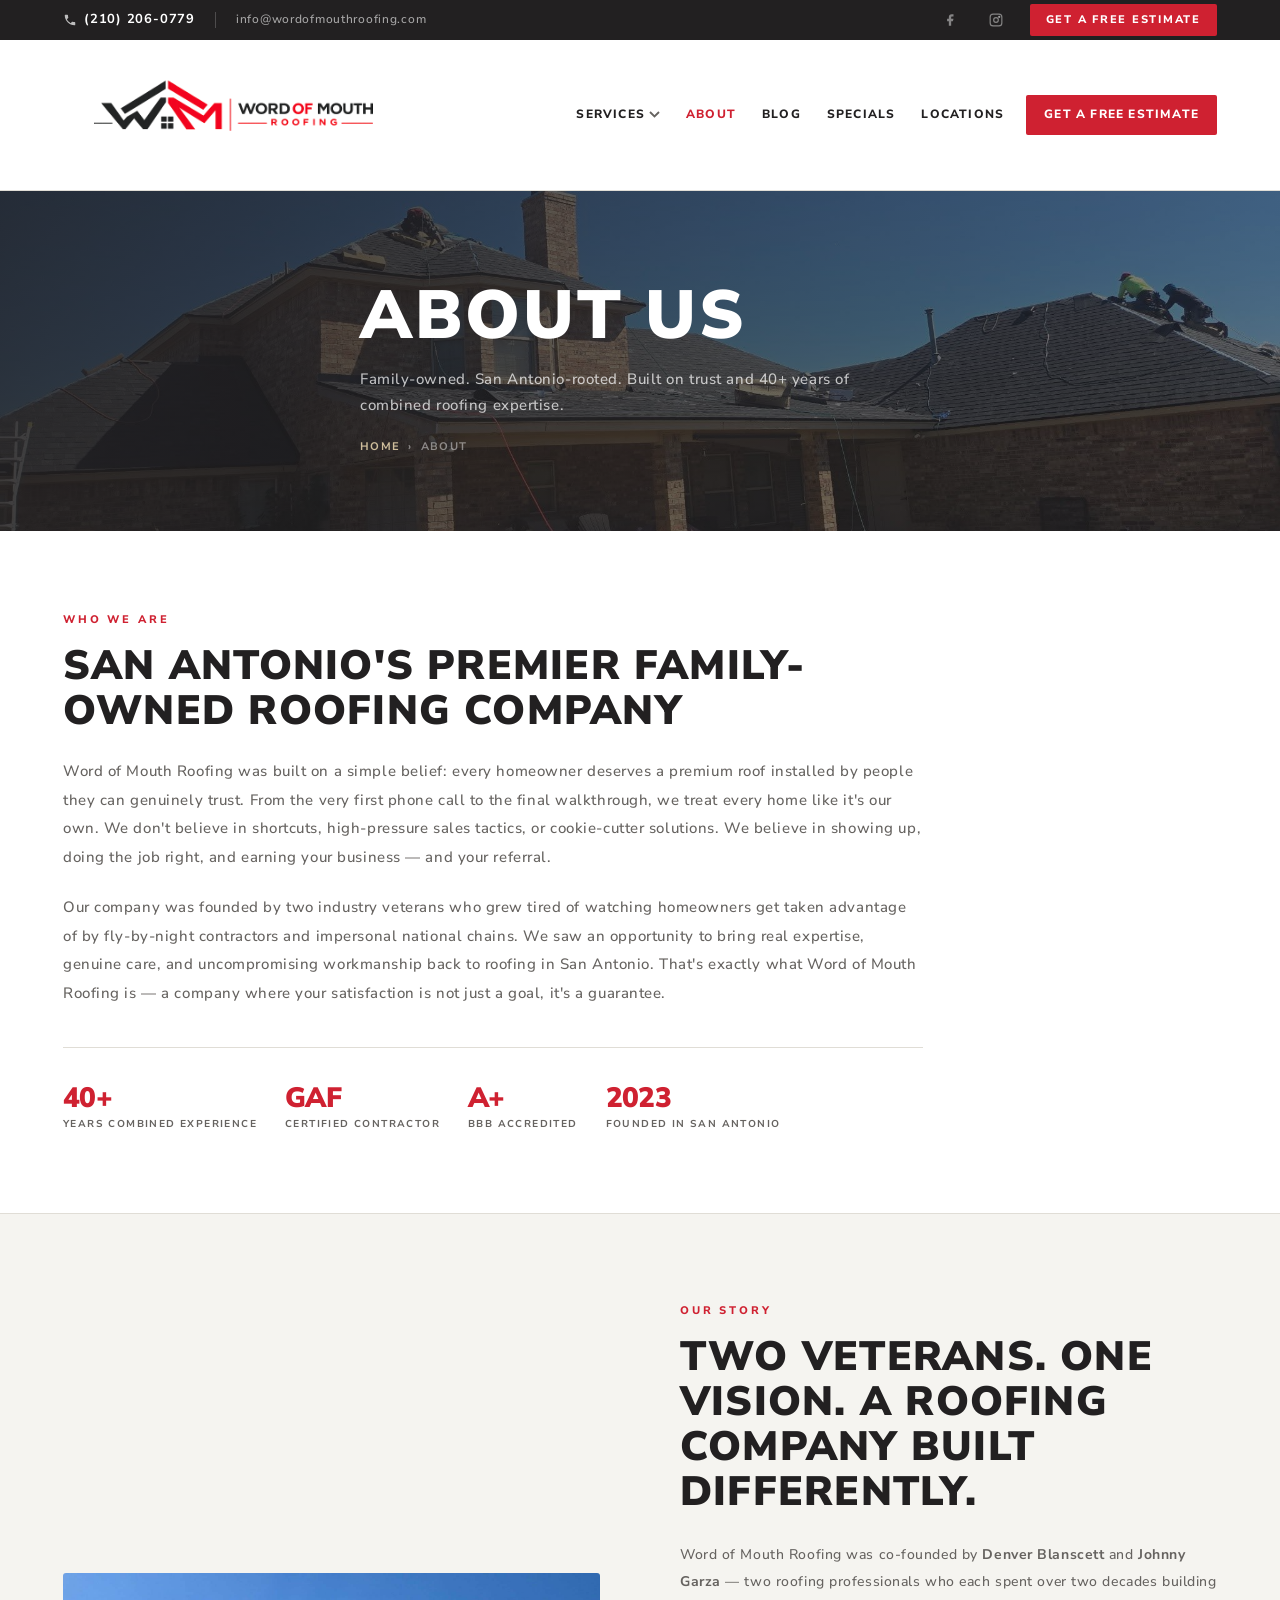
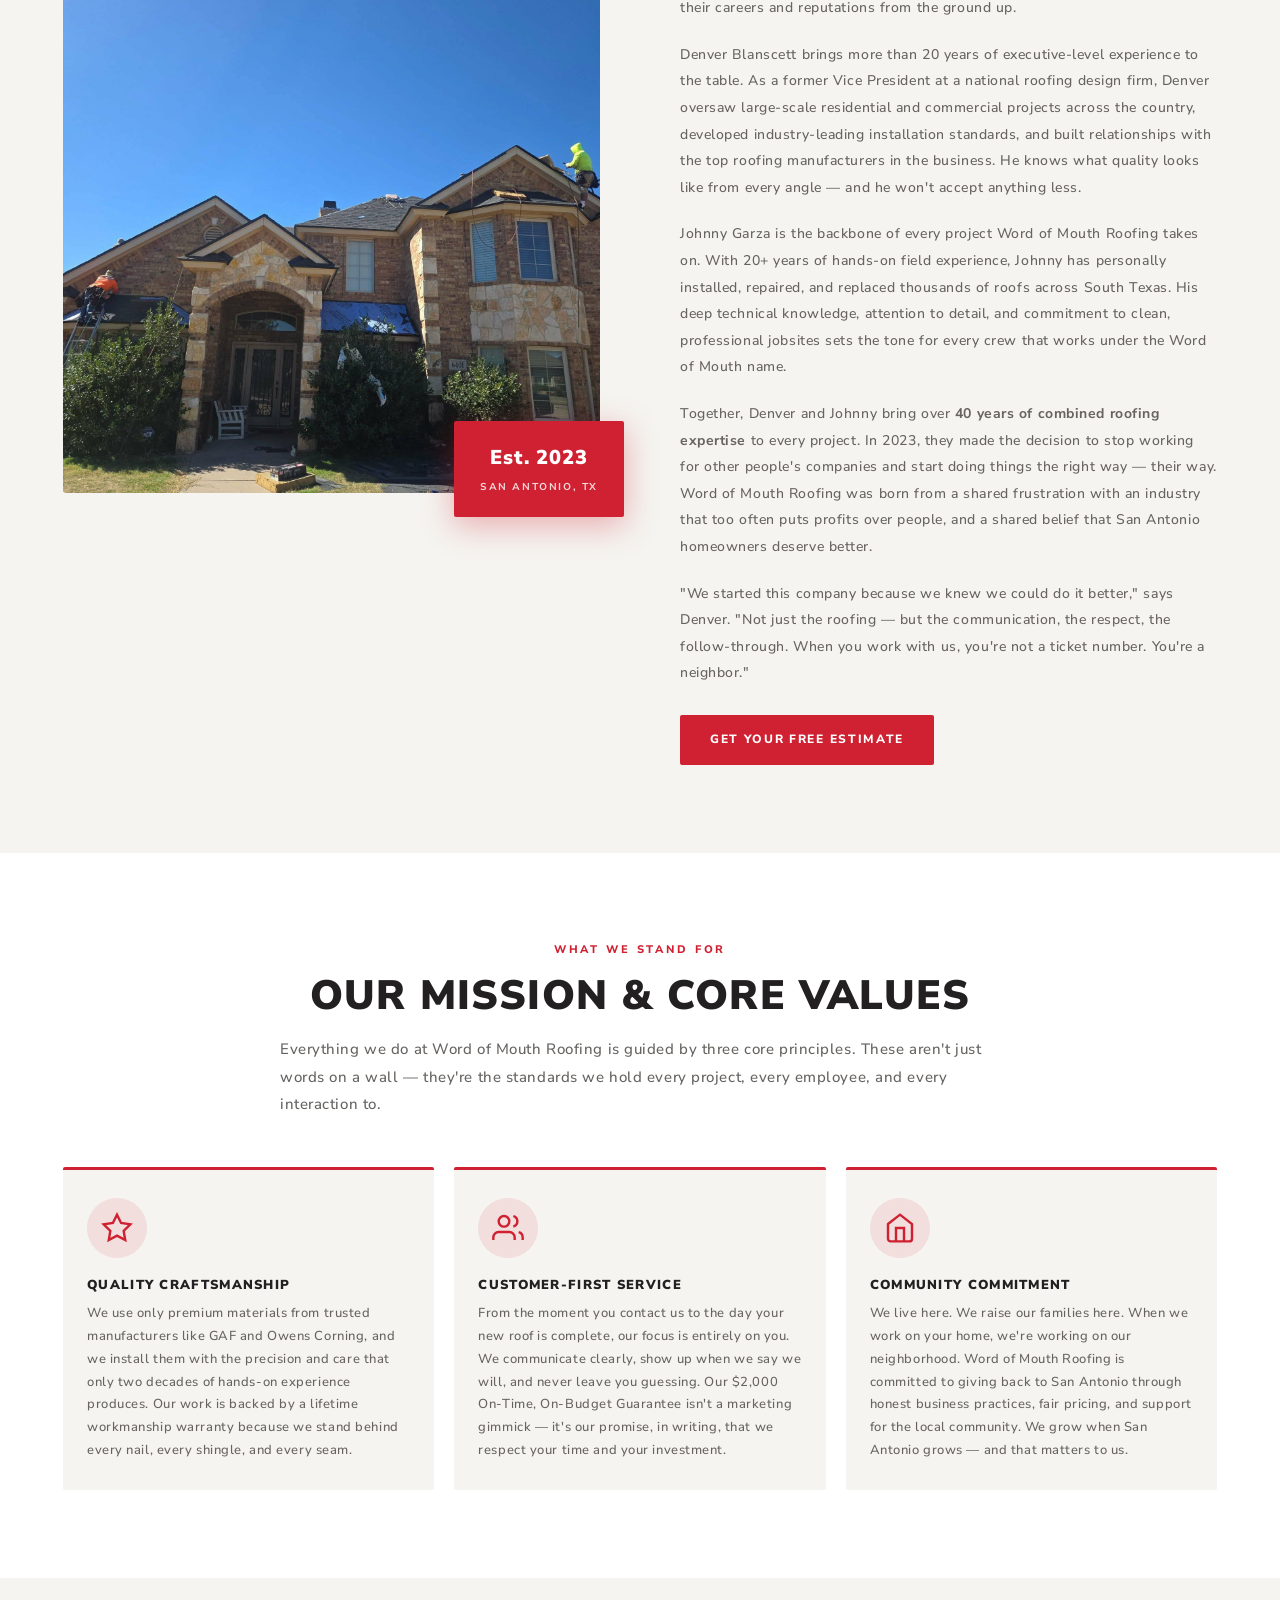
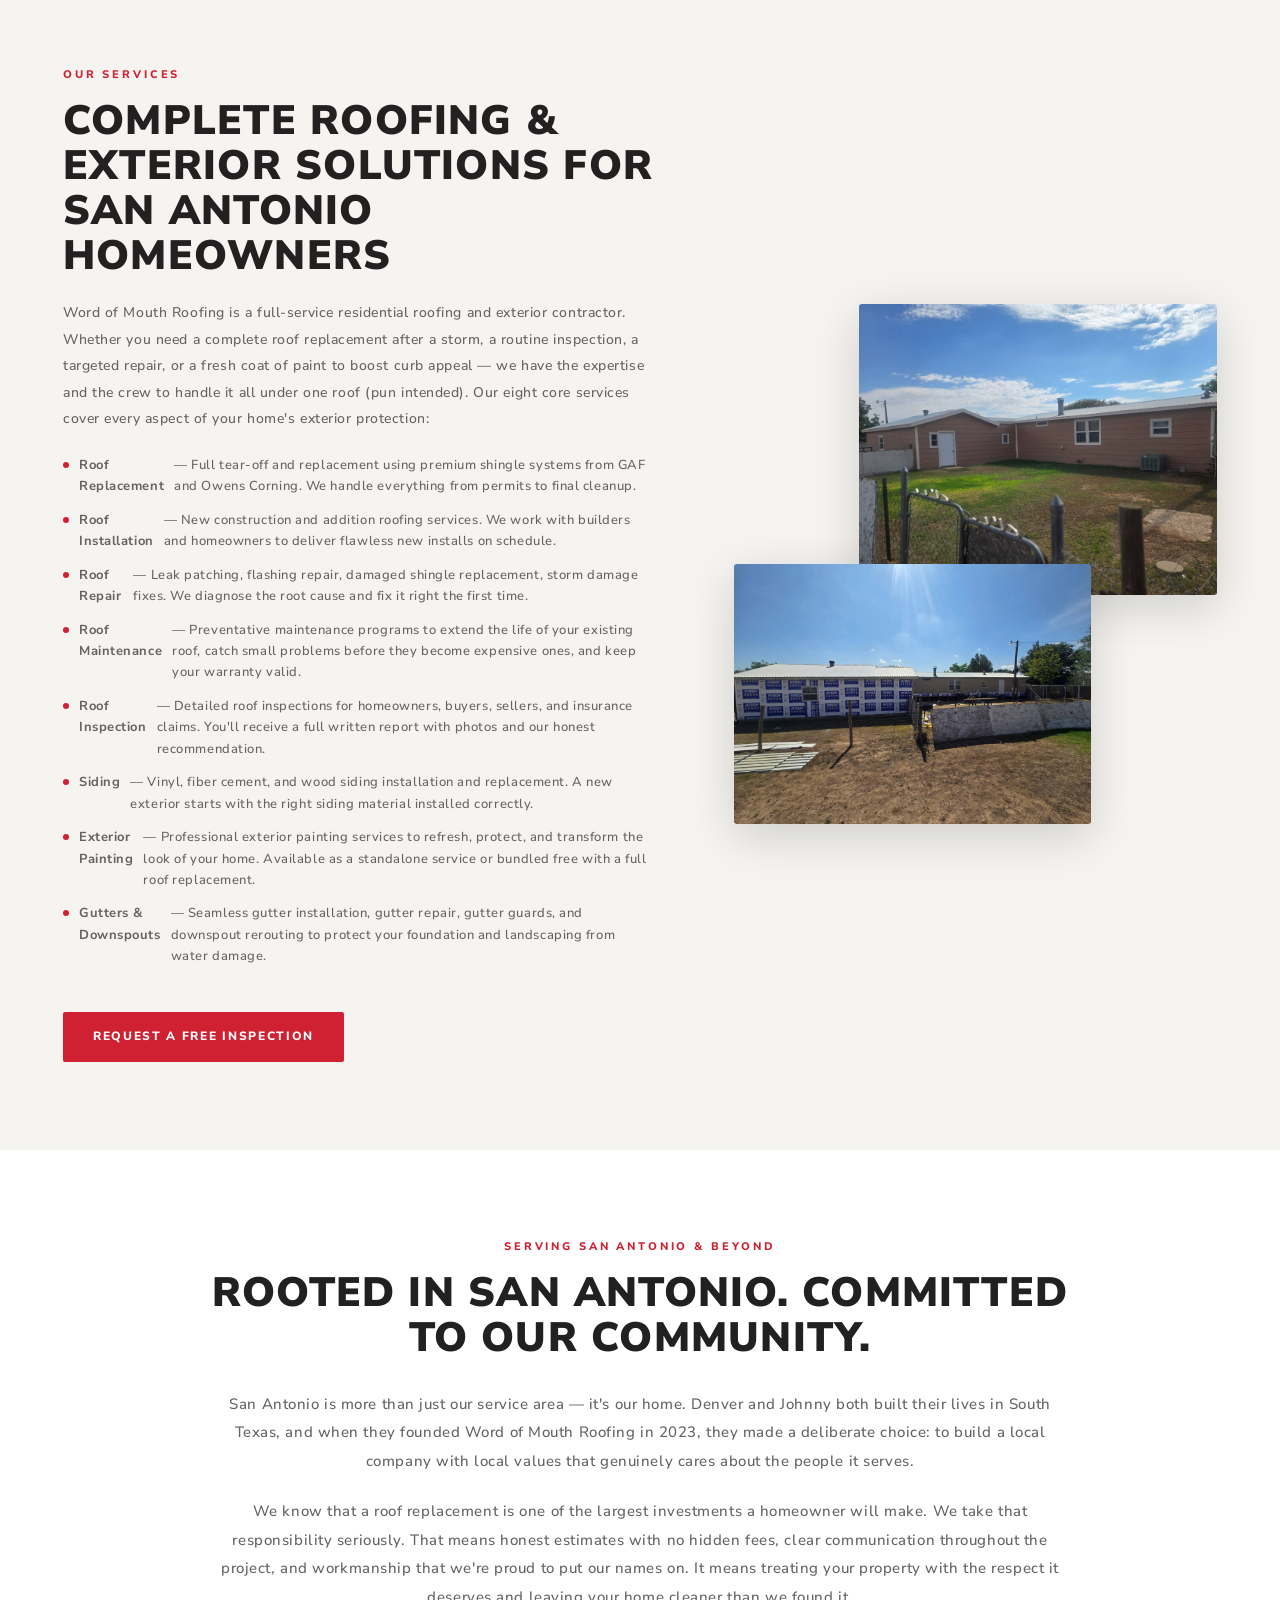
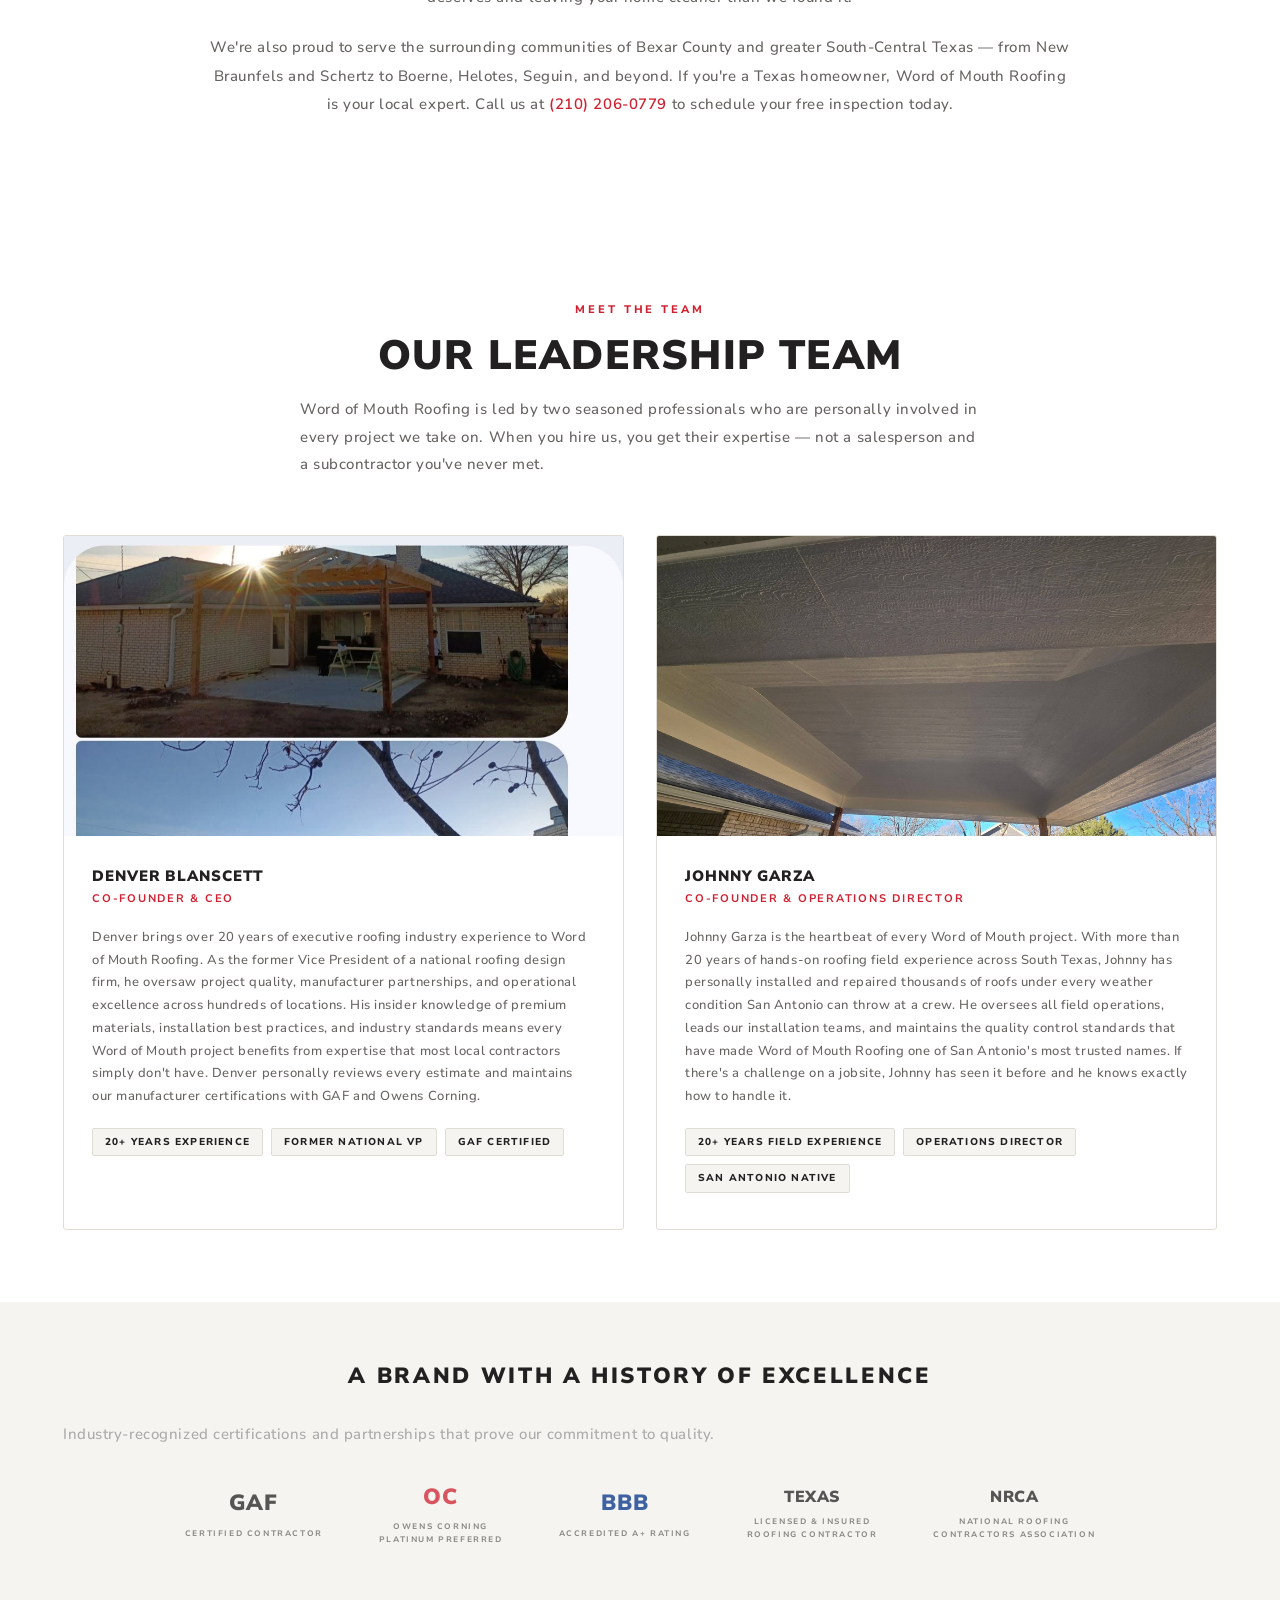
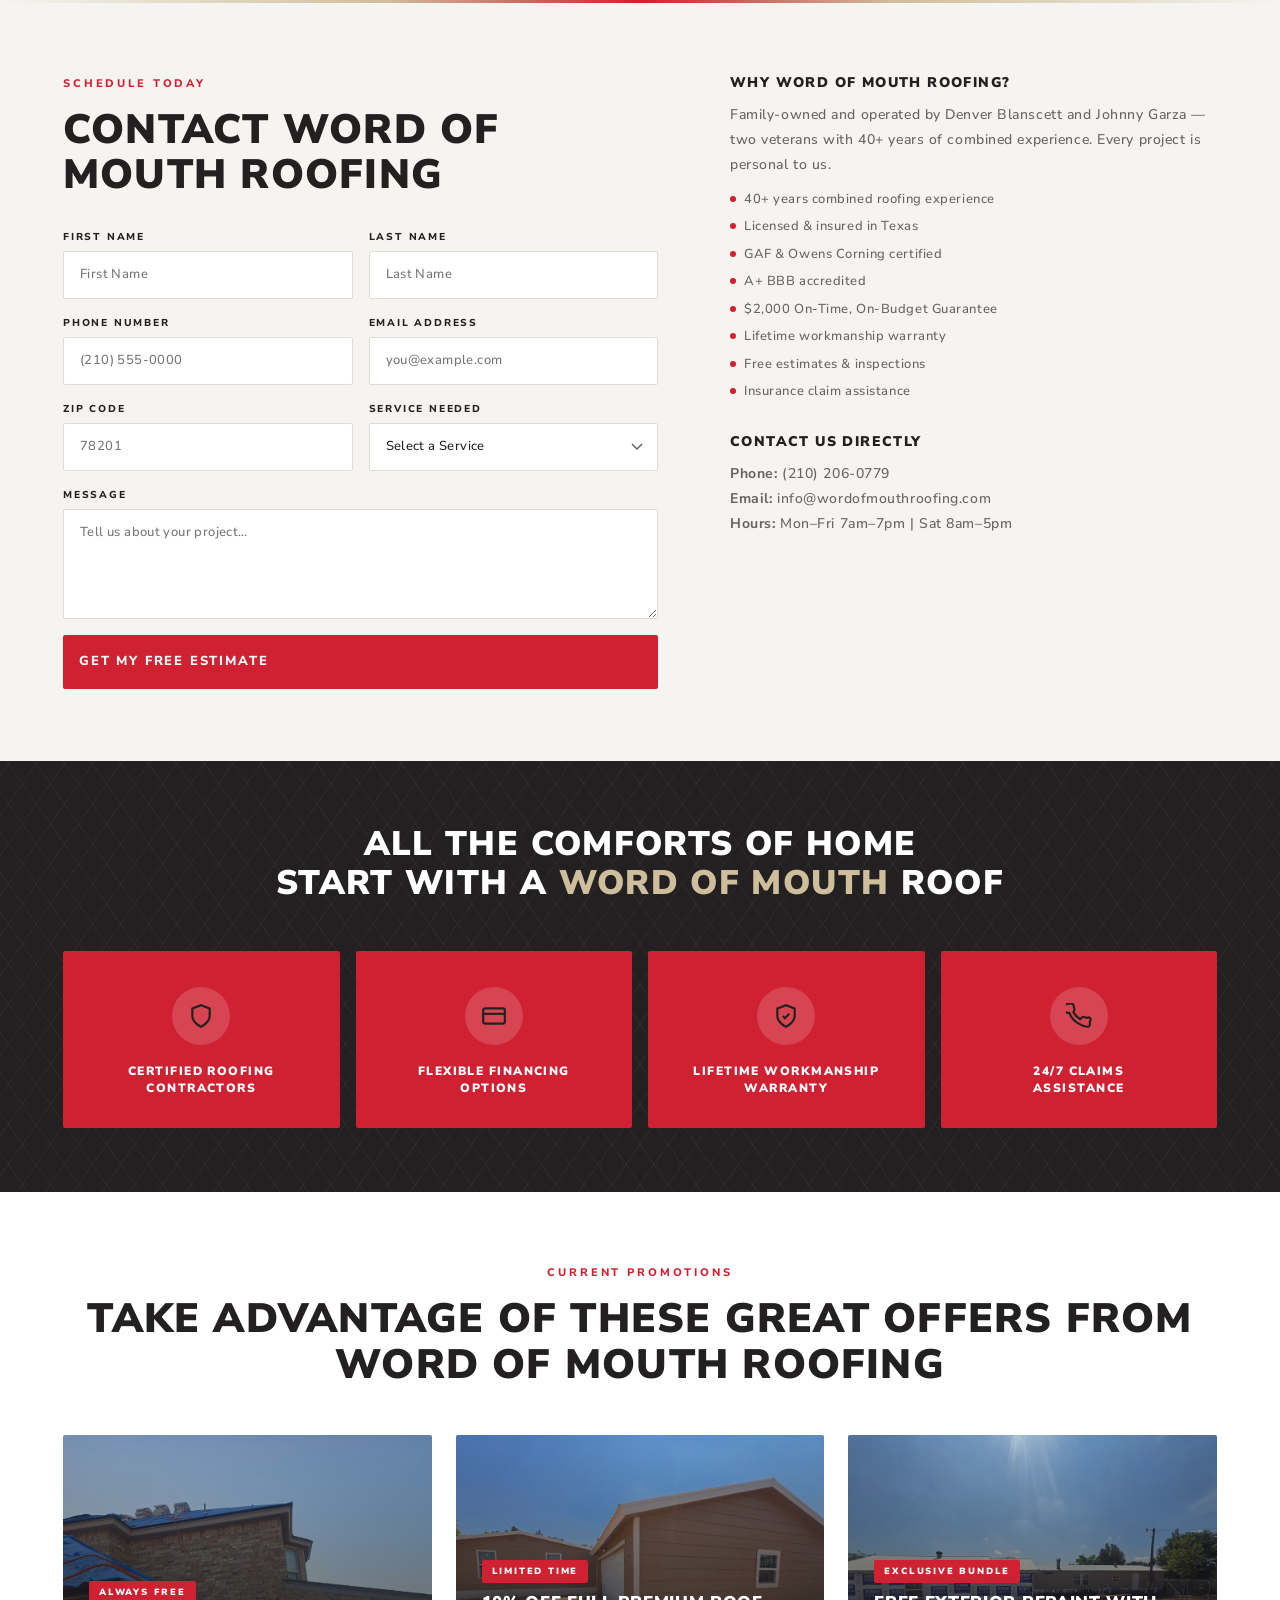
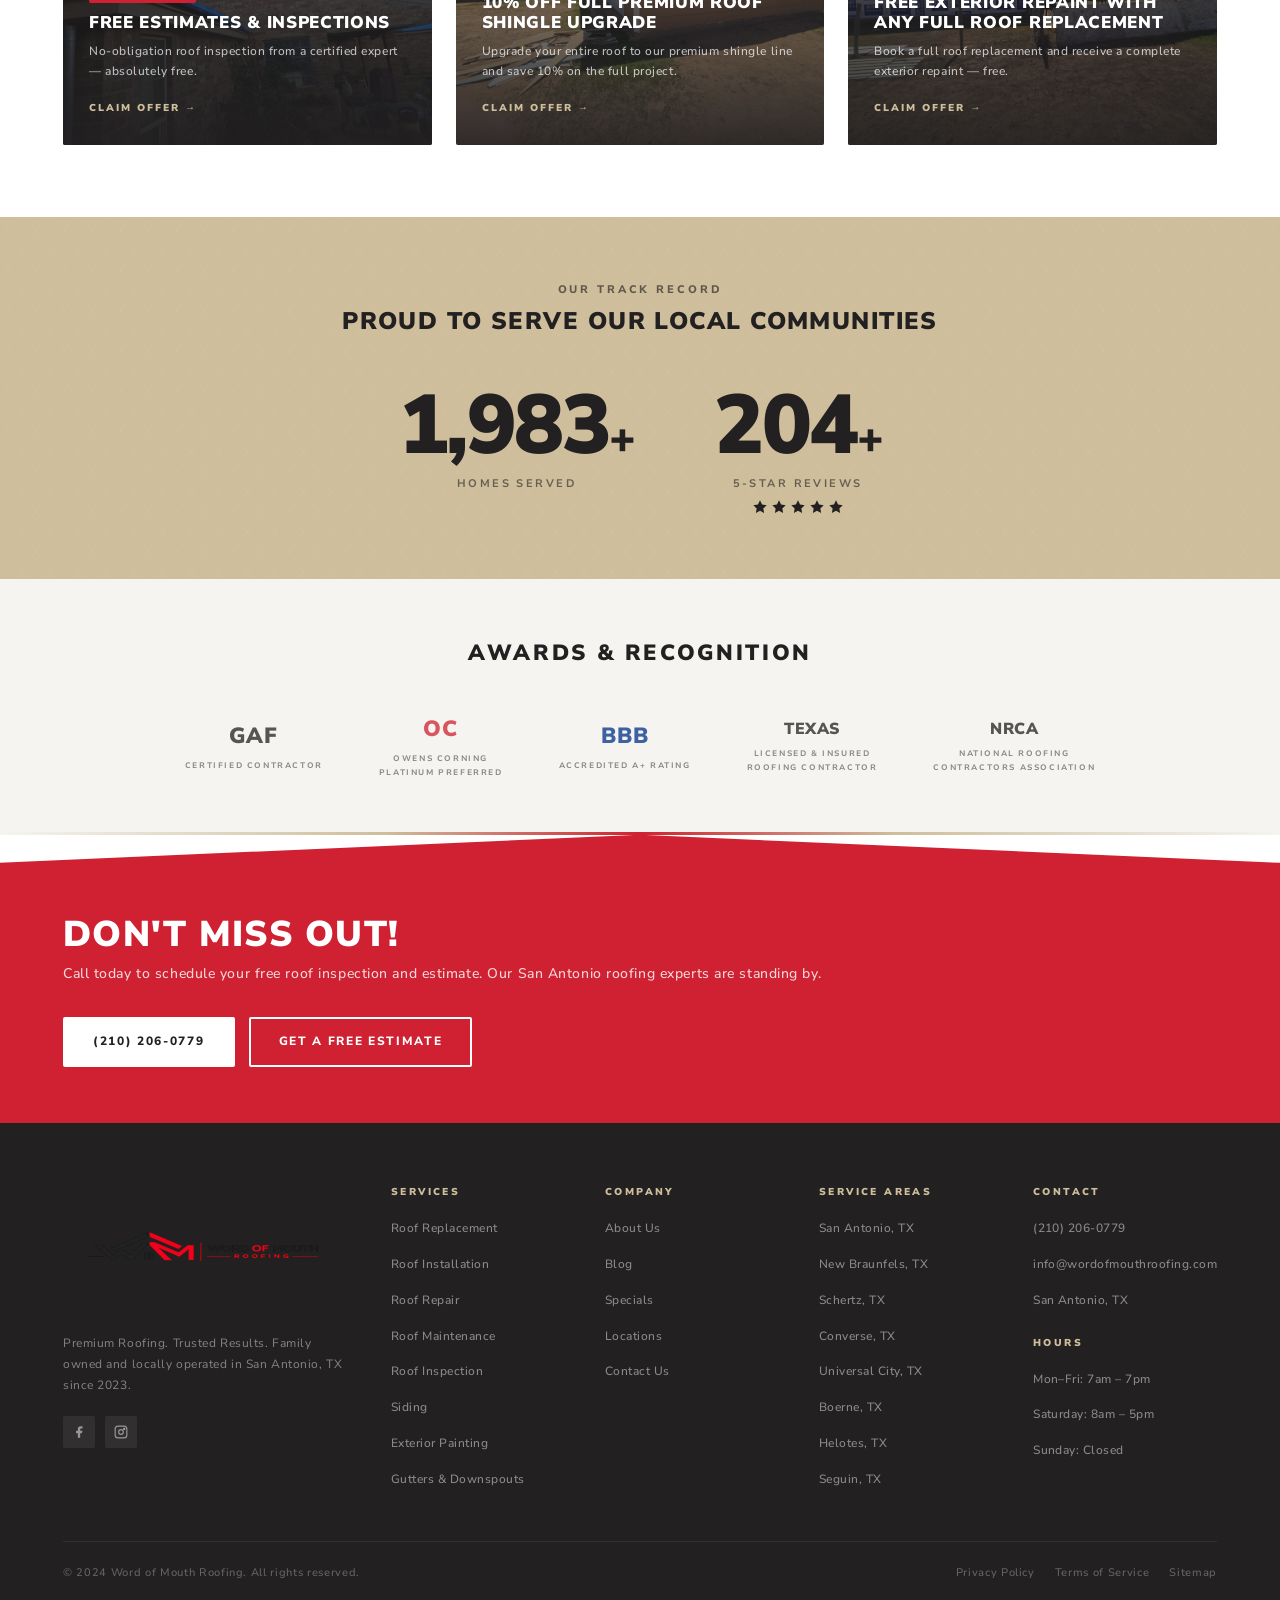
==== about.html @ d3ce09ab "Initial commit — Word of Mouth Roofing website" ====
﻿<!DOCTYPE html>
<html lang="en">
<head>
<meta charset="UTF-8">
<meta name="viewport" content="width=device-width, initial-scale=1.0">
<title>About Word of Mouth Roofing | San Antonio's Trusted Family-Owned Roofers</title>
<meta name="description" content="Meet the team behind Word of Mouth Roofing — Denver Blanscett and Johnny Garza. 40+ years of combined roofing experience serving San Antonio, TX. Family-owned, GAF certified, A+ BBB rated.">
<meta name="keywords" content="about Word of Mouth Roofing, San Antonio roofing company, family owned roofer San Antonio, Denver Blanscett, Johnny Garza, certified roofing contractor Texas">
<link rel="canonical" href="https://www.wordofmouthroofing.com/about.html">
<link rel="stylesheet" href="css/styles.css">
</head>
<body>

<!-- ══ HEADER ══════════════════════════════════════════════ -->
<header class="site-header" id="siteHeader">
  <div class="top-bar">
    <div class="container top-bar-inner">
      <div class="tb-left">
        <a href="tel:+12102060779" class="tb-phone">
          <svg width="14" height="14" viewBox="0 0 24 24" fill="currentColor"><path d="M6.62 10.79c1.44 2.83 3.76 5.14 6.59 6.59l2.2-2.2c.27-.27.67-.36 1.02-.24 1.12.37 2.33.57 3.57.57.55 0 1 .45 1 1V20c0 .55-.45 1-1 1-9.39 0-17-7.61-17-17 0-.55.45-1 1-1h3.5c.55 0 1 .45 1 1 0 1.25.2 2.45.57 3.57.11.35.03.74-.25 1.02l-2.2 2.2z"/></svg>
          (210) 206-0779
        </a>
        <div class="tb-divider"></div>
        <a href="mailto:info@wordofmouthroofing.com" class="tb-email">info@wordofmouthroofing.com</a>
      </div>
      <div class="tb-right">
        <div class="tb-socials">
          <a href="#" class="tb-soc" aria-label="Facebook"><svg width="14" height="14" viewBox="0 0 24 24" fill="currentColor"><path d="M18 2h-3a5 5 0 00-5 5v3H7v4h3v8h4v-8h3l1-4h-4V7a1 1 0 011-1h3z"/></svg></a>
          <a href="#" class="tb-soc" aria-label="Instagram"><svg width="14" height="14" viewBox="0 0 24 24" fill="none" stroke="currentColor" stroke-width="2"><rect x="2" y="2" width="20" height="20" rx="5"/><circle cx="12" cy="12" r="4"/><circle cx="17.5" cy="6.5" r="1" fill="currentColor"/></svg></a>
        </div>
        <a href="contact.html" class="tb-cta">Get A Free Estimate</a>
      </div>
    </div>
  </div>
  <nav class="main-nav">
    <div class="container nav-inner">
      <a href="index.html" class="nav-logo"><img src="assets/logo-nav.png" alt="Word of Mouth Roofing"></a>
      <div class="nav-links">
        <div class="nav-dd">
          <span class="nav-link nav-dd-toggle">Services <svg class="chevron" width="11" height="7" viewBox="0 0 11 7" fill="none"><path d="M1 1l4.5 4.5L10 1" stroke="currentColor" stroke-width="1.8"/></svg></span>
          <div class="nav-dd-menu">
            <a href="services/roof-replacement.html">Roof Replacement</a>
            <a href="services/roof-installation.html">Roof Installation</a>
            <a href="services/roof-repair.html">Roof Repair</a>
            <a href="services/roof-maintenance.html">Roof Maintenance</a>
            <a href="services/roof-inspection.html">Roof Inspection</a>
            <a href="services/siding.html">Siding</a>
            <a href="services/painting.html">Exterior Painting</a>
            <a href="services/gutters-downspouts.html">Gutters &amp; Downspouts</a>
          </div>
        </div>
        <a href="about.html" class="nav-link active">About</a>
        <a href="blog.html" class="nav-link">Blog</a>
        <a href="specials.html" class="nav-link">Specials</a>
        <a href="locations.html" class="nav-link">Locations</a>
        <a href="contact.html" class="nav-link nav-cta-btn">Get A Free Estimate</a>
      </div>
      <button class="burger" id="burger" aria-label="Open menu"><span></span><span></span><span></span></button>
    </div>
    <div class="nav-progress" id="navProgress"></div>
  </nav>
</header>
<div class="mobile-menu" id="mobileMenu">
  <button class="mob-close" id="mobileClose">&#10005;</button>
  <img src="assets/logo-white.png" class="mob-logo" alt="Word of Mouth Roofing">
  <a href="index.html" class="mob-link">Home</a>
  <a href="#" class="mob-link" id="mobServicesToggle">Services &#9660;</a>
  <div class="mob-sub" id="mobServicesSub">
    <a href="services/roof-replacement.html">Roof Replacement</a>
    <a href="services/roof-installation.html">Roof Installation</a>
    <a href="services/roof-repair.html">Roof Repair</a>
    <a href="services/roof-maintenance.html">Roof Maintenance</a>
    <a href="services/roof-inspection.html">Roof Inspection</a>
    <a href="services/siding.html">Siding</a>
    <a href="services/painting.html">Exterior Painting</a>
    <a href="services/gutters-downspouts.html">Gutters &amp; Downspouts</a>
  </div>
  <a href="about.html" class="mob-link">About</a>
  <a href="blog.html" class="mob-link">Blog</a>
  <a href="specials.html" class="mob-link">Specials</a>
  <a href="locations.html" class="mob-link">Locations</a>
  <div class="mob-cta-wrap"><a href="contact.html" class="mob-cta">Get A Free Estimate</a></div>
</div>

<!-- ══ HERO ══════════════════════════════════════════════════ -->
<section class="page-hero" style="background-image:url('assets/roof-3.jpg');">
  <div class="page-hero-overlay"></div>
  <div class="container page-hero-inner">
    <h1 class="page-hero-h1">ABOUT US</h1>
    <p class="page-hero-sub">Family-owned. San Antonio-rooted. Built on trust and 40+ years of combined roofing expertise.</p>
    <nav class="breadcrumb" aria-label="Breadcrumb">
      <a href="index.html">Home</a>
      <span>&#8250;</span>
      <span>About</span>
    </nav>
  </div>
</section>

<!-- ══ INTRO ══════════════════════════════════════════════════ -->
<section class="about-intro-sec">
  <div class="container">
    <div class="about-intro-inner">
      <span class="eyebrow">Who We Are</span>
      <h2 class="sec-h2">San Antonio's Premier Family-Owned Roofing Company</h2>
      <p class="about-intro-p">Word of Mouth Roofing was built on a simple belief: every homeowner deserves a premium roof installed by people they can genuinely trust. From the very first phone call to the final walkthrough, we treat every home like it's our own. We don't believe in shortcuts, high-pressure sales tactics, or cookie-cutter solutions. We believe in showing up, doing the job right, and earning your business — and your referral.</p>
      <p class="about-intro-p">Our company was founded by two industry veterans who grew tired of watching homeowners get taken advantage of by fly-by-night contractors and impersonal national chains. We saw an opportunity to bring real expertise, genuine care, and uncompromising workmanship back to roofing in San Antonio. That's exactly what Word of Mouth Roofing is — a company where your satisfaction is not just a goal, it's a guarantee.</p>
      <div class="about-intro-badges">
        <div class="intro-badge"><strong>40+</strong><span>Years Combined Experience</span></div>
        <div class="intro-badge"><strong>GAF</strong><span>Certified Contractor</span></div>
        <div class="intro-badge"><strong>A+</strong><span>BBB Accredited</span></div>
        <div class="intro-badge"><strong>2023</strong><span>Founded in San Antonio</span></div>
      </div>
    </div>
  </div>
</section>

<!-- ══ OUR STORY ══════════════════════════════════════════════ -->
<section class="our-story-sec">
  <div class="container">
    <div class="story-split">
      <div class="story-img-wrap" data-reveal>
        <img src="assets/roof-2.jpg" alt="Word of Mouth Roofing founders Denver Blanscett and Johnny Garza" class="story-img">
        <div class="story-img-badge">
          <strong>Est. 2023</strong>
          <span>San Antonio, TX</span>
        </div>
      </div>
      <div class="story-text" data-reveal data-delay="1">
        <span class="eyebrow">Our Story</span>
        <h2 class="sec-h2">Two Veterans. One Vision. A Roofing Company Built Differently.</h2>
        <p>Word of Mouth Roofing was co-founded by <strong>Denver Blanscett</strong> and <strong>Johnny Garza</strong> — two roofing professionals who each spent over two decades building their careers and reputations from the ground up.</p>
        <p>Denver Blanscett brings more than 20 years of executive-level experience to the table. As a former Vice President at a national roofing design firm, Denver oversaw large-scale residential and commercial projects across the country, developed industry-leading installation standards, and built relationships with the top roofing manufacturers in the business. He knows what quality looks like from every angle — and he won't accept anything less.</p>
        <p>Johnny Garza is the backbone of every project Word of Mouth Roofing takes on. With 20+ years of hands-on field experience, Johnny has personally installed, repaired, and replaced thousands of roofs across South Texas. His deep technical knowledge, attention to detail, and commitment to clean, professional jobsites sets the tone for every crew that works under the Word of Mouth name.</p>
        <p>Together, Denver and Johnny bring over <strong>40 years of combined roofing expertise</strong> to every project. In 2023, they made the decision to stop working for other people's companies and start doing things the right way — their way. Word of Mouth Roofing was born from a shared frustration with an industry that too often puts profits over people, and a shared belief that San Antonio homeowners deserve better.</p>
        <p>"We started this company because we knew we could do it better," says Denver. "Not just the roofing — but the communication, the respect, the follow-through. When you work with us, you're not a ticket number. You're a neighbor."</p>
        <a href="contact.html" class="btn btn-red" style="margin-top:8px">Get Your Free Estimate</a>
      </div>
    </div>
  </div>
</section>

<!-- ══ MISSION & VALUES ═══════════════════════════════════════ -->
<section class="values-sec">
  <div class="container">
    <span class="eyebrow" style="text-align:center;display:block">What We Stand For</span>
    <h2 class="sec-h2 center">Our Mission &amp; Core Values</h2>
    <p class="values-intro center">Everything we do at Word of Mouth Roofing is guided by three core principles. These aren't just words on a wall — they're the standards we hold every project, every employee, and every interaction to.</p>
    <div class="values-grid">
      <div class="value-card" data-reveal>
        <div class="value-icon">
          <svg width="32" height="32" viewBox="0 0 24 24" fill="none" stroke="currentColor" stroke-width="1.8"><polygon points="12 2 15.09 8.26 22 9.27 17 14.14 18.18 21.02 12 17.77 5.82 21.02 7 14.14 2 9.27 8.91 8.26 12 2"/></svg>
        </div>
        <h3>Quality Craftsmanship</h3>
        <p>We use only premium materials from trusted manufacturers like GAF and Owens Corning, and we install them with the precision and care that only two decades of hands-on experience produces. Our work is backed by a lifetime workmanship warranty because we stand behind every nail, every shingle, and every seam.</p>
      </div>
      <div class="value-card" data-reveal data-delay="1">
        <div class="value-icon">
          <svg width="32" height="32" viewBox="0 0 24 24" fill="none" stroke="currentColor" stroke-width="1.8"><path d="M17 21v-2a4 4 0 00-4-4H5a4 4 0 00-4 4v2"/><circle cx="9" cy="7" r="4"/><path d="M23 21v-2a4 4 0 00-3-3.87"/><path d="M16 3.13a4 4 0 010 7.75"/></svg>
        </div>
        <h3>Customer-First Service</h3>
        <p>From the moment you contact us to the day your new roof is complete, our focus is entirely on you. We communicate clearly, show up when we say we will, and never leave you guessing. Our $2,000 On-Time, On-Budget Guarantee isn't a marketing gimmick — it's our promise, in writing, that we respect your time and your investment.</p>
      </div>
      <div class="value-card" data-reveal data-delay="2">
        <div class="value-icon">
          <svg width="32" height="32" viewBox="0 0 24 24" fill="none" stroke="currentColor" stroke-width="1.8"><path d="M3 9l9-7 9 7v11a2 2 0 01-2 2H5a2 2 0 01-2-2z"/><polyline points="9 22 9 12 15 12 15 22"/></svg>
        </div>
        <h3>Community Commitment</h3>
        <p>We live here. We raise our families here. When we work on your home, we're working on our neighborhood. Word of Mouth Roofing is committed to giving back to San Antonio through honest business practices, fair pricing, and support for the local community. We grow when San Antonio grows — and that matters to us.</p>
      </div>
    </div>
  </div>
</section>

<!-- ══ WHAT WE DO ═════════════════════════════════════════════ -->
<section class="what-we-do-sec">
  <div class="container">
    <div class="what-we-do-inner">
      <div class="wwd-text" data-reveal>
        <span class="eyebrow">Our Services</span>
        <h2 class="sec-h2">Complete Roofing &amp; Exterior Solutions for San Antonio Homeowners</h2>
        <p>Word of Mouth Roofing is a full-service residential roofing and exterior contractor. Whether you need a complete roof replacement after a storm, a routine inspection, a targeted repair, or a fresh coat of paint to boost curb appeal — we have the expertise and the crew to handle it all under one roof (pun intended). Our eight core services cover every aspect of your home's exterior protection:</p>
        <ul class="services-list-about">
          <li><strong>Roof Replacement</strong> — Full tear-off and replacement using premium shingle systems from GAF and Owens Corning. We handle everything from permits to final cleanup.</li>
          <li><strong>Roof Installation</strong> — New construction and addition roofing services. We work with builders and homeowners to deliver flawless new installs on schedule.</li>
          <li><strong>Roof Repair</strong> — Leak patching, flashing repair, damaged shingle replacement, storm damage fixes. We diagnose the root cause and fix it right the first time.</li>
          <li><strong>Roof Maintenance</strong> — Preventative maintenance programs to extend the life of your existing roof, catch small problems before they become expensive ones, and keep your warranty valid.</li>
          <li><strong>Roof Inspection</strong> — Detailed roof inspections for homeowners, buyers, sellers, and insurance claims. You'll receive a full written report with photos and our honest recommendation.</li>
          <li><strong>Siding</strong> — Vinyl, fiber cement, and wood siding installation and replacement. A new exterior starts with the right siding material installed correctly.</li>
          <li><strong>Exterior Painting</strong> — Professional exterior painting services to refresh, protect, and transform the look of your home. Available as a standalone service or bundled free with a full roof replacement.</li>
          <li><strong>Gutters &amp; Downspouts</strong> — Seamless gutter installation, gutter repair, gutter guards, and downspout rerouting to protect your foundation and landscaping from water damage.</li>
        </ul>
        <a href="contact.html" class="btn btn-red" style="margin-top:16px">Request a Free Inspection</a>
      </div>
      <div class="wwd-img-stack" data-reveal data-delay="1">
        <img src="assets/roof-6.jpg" alt="Roofing services San Antonio" class="wwd-img wwd-img-top">
        <img src="assets/roof-8.jpg" alt="Roof replacement San Antonio TX" class="wwd-img wwd-img-bot">
      </div>
    </div>
  </div>
</section>

<!-- ══ COMMUNITY COMMITMENT ══════════════════════════════════ -->
<section class="community-sec">
  <div class="container">
    <div class="community-inner">
      <span class="eyebrow" style="text-align:center;display:block">Serving San Antonio &amp; Beyond</span>
      <h2 class="sec-h2 center">Rooted in San Antonio. Committed to Our Community.</h2>
      <p class="community-p">San Antonio is more than just our service area — it's our home. Denver and Johnny both built their lives in South Texas, and when they founded Word of Mouth Roofing in 2023, they made a deliberate choice: to build a local company with local values that genuinely cares about the people it serves.</p>
      <p class="community-p">We know that a roof replacement is one of the largest investments a homeowner will make. We take that responsibility seriously. That means honest estimates with no hidden fees, clear communication throughout the project, and workmanship that we're proud to put our names on. It means treating your property with the respect it deserves and leaving your home cleaner than we found it.</p>
      <p class="community-p">We're also proud to serve the surrounding communities of Bexar County and greater South-Central Texas — from New Braunfels and Schertz to Boerne, Helotes, Seguin, and beyond. If you're a Texas homeowner, Word of Mouth Roofing is your local expert. Call us at <a href="tel:+12102060779" style="color:var(--red);font-weight:600">(210) 206-0779</a> to schedule your free inspection today.</p>
    </div>
  </div>
</section>

<!-- ══ LEADERSHIP TEAM ════════════════════════════════════════ -->
<section class="team-sec">
  <div class="container">
    <span class="eyebrow" style="text-align:center;display:block">Meet The Team</span>
    <h2 class="sec-h2 center">Our Leadership Team</h2>
    <p class="team-intro center">Word of Mouth Roofing is led by two seasoned professionals who are personally involved in every project we take on. When you hire us, you get their expertise — not a salesperson and a subcontractor you've never met.</p>
    <div class="team-grid">
      <div class="team-card" data-reveal>
        <div class="team-img-wrap">
          <img src="assets/roof-4.jpg" alt="Denver Blanscett Co-Founder CEO Word of Mouth Roofing" class="team-img">
        </div>
        <div class="team-card-body">
          <h3 class="team-name">Denver Blanscett</h3>
          <span class="team-title">Co-Founder &amp; CEO</span>
          <p class="team-bio">Denver brings over 20 years of executive roofing industry experience to Word of Mouth Roofing. As the former Vice President of a national roofing design firm, he oversaw project quality, manufacturer partnerships, and operational excellence across hundreds of locations. His insider knowledge of premium materials, installation best practices, and industry standards means every Word of Mouth project benefits from expertise that most local contractors simply don't have. Denver personally reviews every estimate and maintains our manufacturer certifications with GAF and Owens Corning.</p>
          <div class="team-credentials">
            <span>20+ Years Experience</span>
            <span>Former National VP</span>
            <span>GAF Certified</span>
          </div>
        </div>
      </div>
      <div class="team-card" data-reveal data-delay="1">
        <div class="team-img-wrap">
          <img src="assets/roof-7.jpg" alt="Johnny Garza Co-Founder Operations Director Word of Mouth Roofing" class="team-img">
        </div>
        <div class="team-card-body">
          <h3 class="team-name">Johnny Garza</h3>
          <span class="team-title">Co-Founder &amp; Operations Director</span>
          <p class="team-bio">Johnny Garza is the heartbeat of every Word of Mouth project. With more than 20 years of hands-on roofing field experience across South Texas, Johnny has personally installed and repaired thousands of roofs under every weather condition San Antonio can throw at a crew. He oversees all field operations, leads our installation teams, and maintains the quality control standards that have made Word of Mouth Roofing one of San Antonio's most trusted names. If there's a challenge on a jobsite, Johnny has seen it before and he knows exactly how to handle it.</p>
          <div class="team-credentials">
            <span>20+ Years Field Experience</span>
            <span>Operations Director</span>
            <span>San Antonio Native</span>
          </div>
        </div>
      </div>
    </div>
  </div>
</section>

<!-- ══ AWARDS BAR ═════════════════════════════════════════════ -->
<section class="awards-sec awards-sec--about">
  <div class="container">
    <p class="awards-hed">A Brand With A History of Excellence</p>
    <p class="awards-sub center" style="color:#aaa;font-size:15px;margin-top:-12px;margin-bottom:32px">Industry-recognized certifications and partnerships that prove our commitment to quality.</p>
    <div class="awards-logos">
      <div class="award-logo-item"><strong>GAF</strong><span>Certified Contractor</span></div>
      <div class="award-logo-item"><strong style="color:var(--red)">OC</strong><span>Owens Corning<br>Platinum Preferred</span></div>
      <div class="award-logo-item"><strong style="color:#003087">BBB</strong><span>Accredited A+ Rating</span></div>
      <div class="award-logo-item"><strong style="font-size:16px">TEXAS</strong><span>Licensed &amp; Insured<br>Roofing Contractor</span></div>
      <div class="award-logo-item"><strong style="font-size:16px">NRCA</strong><span>National Roofing<br>Contractors Association</span></div>
    </div>
  </div>
</section>

<!-- ══ CONTACT FORM ═══════════════════════════════════════════ -->
<section class="contact-sec">
  <div class="container">
    <div class="contact-inner">
      <div>
        <span class="eyebrow">Schedule Today</span>
        <h2 class="sec-h2">Contact Word Of Mouth Roofing</h2>
        <form class="contact-form" id="contactForm" novalidate>
          <div class="form-row">
            <div class="form-group"><label>First Name</label><input type="text" name="fname" placeholder="First Name" required></div>
            <div class="form-group"><label>Last Name</label><input type="text" name="lname" placeholder="Last Name" required></div>
          </div>
          <div class="form-row">
            <div class="form-group"><label>Phone Number</label><input type="tel" name="phone" placeholder="(210) 555-0000" required></div>
            <div class="form-group"><label>Email Address</label><input type="email" name="email" placeholder="you@example.com" required></div>
          </div>
          <div class="form-row">
            <div class="form-group"><label>ZIP Code</label><input type="text" name="zip" placeholder="78201"></div>
            <div class="form-group"><label>Service Needed</label><select name="service"><option value="">Select a Service</option><option>Roof Replacement</option><option>Roof Repair</option><option>Roof Installation</option><option>Roof Maintenance</option><option>Roof Inspection</option><option>Siding</option><option>Exterior Painting</option><option>Gutters &amp; Downspouts</option><option>Other</option></select></div>
          </div>
          <div class="form-group"><label>Message</label><textarea name="message" placeholder="Tell us about your project&#8230;"></textarea></div>
          <button type="submit" class="btn btn-red form-submit">Get My Free Estimate</button>
        </form>
      </div>
      <div class="contact-info-col" data-reveal>
        <h3>Why Word Of Mouth Roofing?</h3>
        <p>Family-owned and operated by Denver Blanscett and Johnny Garza — two veterans with 40+ years of combined experience. Every project is personal to us.</p>
        <ul><li>40+ years combined roofing experience</li><li>Licensed &amp; insured in Texas</li><li>GAF &amp; Owens Corning certified</li><li>A+ BBB accredited</li><li>$2,000 On-Time, On-Budget Guarantee</li><li>Lifetime workmanship warranty</li><li>Free estimates &amp; inspections</li><li>Insurance claim assistance</li></ul>
        <h3>Contact Us Directly</h3>
        <p><strong>Phone:</strong> <a href="tel:+12102060779">(210) 206-0779</a><br><strong>Email:</strong> <a href="mailto:info@wordofmouthroofing.com">info@wordofmouthroofing.com</a><br><strong>Hours:</strong> Mon&#8211;Fri 7am&#8211;7pm | Sat 8am&#8211;5pm</p>
      </div>
    </div>
  </div>
</section>

<!-- COMFORTS -->
<section class="comforts-sec">
  <div class="container">
    <p class="comforts-hed">All The Comforts Of Home<br>Start With A <span>Word Of Mouth</span> Roof</p>
    <div class="comforts-grid">
      <div class="comfort-card" data-reveal><div class="comfort-icon"><svg width="26" height="26" viewBox="0 0 24 24" fill="none" stroke="currentColor" stroke-width="2"><path d="M12 22s8-4 8-10V5l-8-3-8 3v7c0 6 8 10 8 10z"/></svg></div><h3>Certified Roofing<br>Contractors</h3></div>
      <div class="comfort-card" data-reveal data-delay="1"><div class="comfort-icon"><svg width="26" height="26" viewBox="0 0 24 24" fill="none" stroke="currentColor" stroke-width="2"><rect x="2" y="5" width="20" height="14" rx="2"/><path d="M2 10h20"/></svg></div><h3>Flexible Financing<br>Options</h3></div>
      <div class="comfort-card" data-reveal data-delay="2"><div class="comfort-icon"><svg width="26" height="26" viewBox="0 0 24 24" fill="none" stroke="currentColor" stroke-width="2"><path d="M12 22s8-4 8-10V5l-8-3-8 3v7c0 6 8 10 8 10z"/><polyline points="9 12 11 14 15 10"/></svg></div><h3>Lifetime Workmanship<br>Warranty</h3></div>
      <div class="comfort-card" data-reveal data-delay="3"><div class="comfort-icon"><svg width="26" height="26" viewBox="0 0 24 24" fill="none" stroke="currentColor" stroke-width="2"><path d="M22 16.92v3a2 2 0 01-2.18 2 19.79 19.79 0 01-8.63-3.07A19.5 19.5 0 013.07 9.18 2 2 0 012 .5h3a2 2 0 012 1.72c.127.96.361 1.903.7 2.81a2 2 0 01-.45 2.11L6.91 8.65a16 16 0 006.29 6.29l1.52-1.52a2 2 0 012.11-.45c.907.339 1.85.573 2.81.7A2 2 0 0122 16.92z"/></svg></div><h3>24/7 Claims<br>Assistance</h3></div>
    </div>
  </div>
</section>

<!-- OFFERS -->
<section class="offers-sec">
  <div class="container">
    <span class="eyebrow" style="text-align:center;display:block">Current Promotions</span>
    <h2 class="sec-h2 center">Take Advantage Of These Great Offers From Word Of Mouth Roofing</h2>
    <div class="offers-grid" style="margin-top:48px">
      <a href="contact.html" class="offer-card"><img src="assets/roof-1.jpg" alt="Free Estimates"><div class="offer-body"><span class="offer-tag">Always Free</span><h3>Free Estimates &amp; Inspections</h3><p>No-obligation roof inspection from a certified expert — absolutely free.</p><span class="offer-link">Claim Offer &#8594;</span></div></a>
      <a href="specials.html" class="offer-card"><img src="assets/roof-5.jpg" alt="10% Off Shingles"><div class="offer-body"><span class="offer-tag">Limited Time</span><h3>10% OFF Full Premium Roof Shingle Upgrade</h3><p>Upgrade your entire roof to our premium shingle line and save 10% on the full project.</p><span class="offer-link">Claim Offer &#8594;</span></div></a>
      <a href="specials.html" class="offer-card"><img src="assets/roof-8.jpg" alt="Free Repaint"><div class="offer-body"><span class="offer-tag">Exclusive Bundle</span><h3>FREE Exterior Repaint With Any Full Roof Replacement</h3><p>Book a full roof replacement and receive a complete exterior repaint — free.</p><span class="offer-link">Claim Offer &#8594;</span></div></a>
    </div>
  </div>
</section>

<!-- STATS BAR -->
<section class="stats-bar">
  <div class="container">
    <span class="stats-eyebrow">Our Track Record</span>
    <p class="stats-hed">Proud To Serve Our Local Communities</p>
    <div class="stats-nums">
      <div class="stat-item"><span class="stat-num"><span class="count" data-target="2400">0</span><span class="stat-suffix">+</span></span><span class="stat-label">Homes Served</span></div>
      <div class="stat-item"><span class="stat-num"><span class="count" data-target="247">0</span><span class="stat-suffix">+</span></span><span class="stat-label">5-Star Reviews</span><div class="stat-stars"><svg width="16" height="16" viewBox="0 0 24 24" fill="currentColor"><path d="M12 2l3.09 6.26L22 9.27l-5 4.87 1.18 6.88L12 17.77l-6.18 3.25L7 14.14 2 9.27l6.91-1.01L12 2z"/></svg><svg width="16" height="16" viewBox="0 0 24 24" fill="currentColor"><path d="M12 2l3.09 6.26L22 9.27l-5 4.87 1.18 6.88L12 17.77l-6.18 3.25L7 14.14 2 9.27l6.91-1.01L12 2z"/></svg><svg width="16" height="16" viewBox="0 0 24 24" fill="currentColor"><path d="M12 2l3.09 6.26L22 9.27l-5 4.87 1.18 6.88L12 17.77l-6.18 3.25L7 14.14 2 9.27l6.91-1.01L12 2z"/></svg><svg width="16" height="16" viewBox="0 0 24 24" fill="currentColor"><path d="M12 2l3.09 6.26L22 9.27l-5 4.87 1.18 6.88L12 17.77l-6.18 3.25L7 14.14 2 9.27l6.91-1.01L12 2z"/></svg><svg width="16" height="16" viewBox="0 0 24 24" fill="currentColor"><path d="M12 2l3.09 6.26L22 9.27l-5 4.87 1.18 6.88L12 17.77l-6.18 3.25L7 14.14 2 9.27l6.91-1.01L12 2z"/></svg></div></div>
    </div>
  </div>
</section>

<!-- AWARDS -->
<section class="awards-sec">
  <div class="container">
    <p class="awards-hed">Awards &amp; Recognition</p>
    <div class="awards-logos">
      <div class="award-logo-item"><strong>GAF</strong><span>Certified Contractor</span></div>
      <div class="award-logo-item"><strong style="color:var(--red)">OC</strong><span>Owens Corning<br>Platinum Preferred</span></div>
      <div class="award-logo-item"><strong style="color:#003087">BBB</strong><span>Accredited A+ Rating</span></div>
      <div class="award-logo-item"><strong style="font-size:16px">TEXAS</strong><span>Licensed &amp; Insured<br>Roofing Contractor</span></div>
      <div class="award-logo-item"><strong style="font-size:16px">NRCA</strong><span>National Roofing<br>Contractors Association</span></div>
    </div>
  </div>
</section>

<!-- RED CTA -->
<section class="cta-banner">
  <div class="container">
    <div class="cta-banner-inner">
      <div><h2>Don't Miss Out!</h2><p>Call today to schedule your free roof inspection and estimate. Our San Antonio roofing experts are standing by.</p></div>
      <div class="cta-banner-btns">
        <a href="tel:+12102060779" class="btn btn-white">(210) 206-0779</a>
        <a href="contact.html" class="btn btn-outline-white">Get A Free Estimate</a>
      </div>
    </div>
  </div>
</section>

<!-- FOOTER -->
<footer class="site-footer">
  <div class="container">
    <div class="footer-grid">
      <div class="footer-brand">
        <img src="assets/logo-nav.png" class="footer-logo" alt="Word of Mouth Roofing">
        <p class="footer-tagline">Premium Roofing. Trusted Results. Family owned and locally operated in San Antonio, TX since 2023.</p>
        <div class="footer-socials">
          <a href="#" class="footer-soc"><svg width="14" height="14" viewBox="0 0 24 24" fill="currentColor"><path d="M18 2h-3a5 5 0 00-5 5v3H7v4h3v8h4v-8h3l1-4h-4V7a1 1 0 011-1h3z"/></svg></a>
          <a href="#" class="footer-soc"><svg width="14" height="14" viewBox="0 0 24 24" fill="none" stroke="currentColor" stroke-width="2"><rect x="2" y="2" width="20" height="20" rx="5"/><circle cx="12" cy="12" r="4"/><circle cx="17.5" cy="6.5" r="1" fill="currentColor"/></svg></a>
        </div>
      </div>
      <div class="footer-col"><h4>Services</h4><ul><li><a href="services/roof-replacement.html">Roof Replacement</a></li><li><a href="services/roof-installation.html">Roof Installation</a></li><li><a href="services/roof-repair.html">Roof Repair</a></li><li><a href="services/roof-maintenance.html">Roof Maintenance</a></li><li><a href="services/roof-inspection.html">Roof Inspection</a></li><li><a href="services/siding.html">Siding</a></li><li><a href="services/painting.html">Exterior Painting</a></li><li><a href="services/gutters-downspouts.html">Gutters &amp; Downspouts</a></li></ul></div>
      <div class="footer-col"><h4>Company</h4><ul><li><a href="about.html">About Us</a></li><li><a href="blog.html">Blog</a></li><li><a href="specials.html">Specials</a></li><li><a href="locations.html">Locations</a></li><li><a href="contact.html">Contact Us</a></li></ul></div>
      <div class="footer-col"><h4>Service Areas</h4><ul><li><a href="locations.html">San Antonio, TX</a></li><li><a href="locations.html">New Braunfels, TX</a></li><li><a href="locations.html">Schertz, TX</a></li><li><a href="locations.html">Converse, TX</a></li><li><a href="locations.html">Universal City, TX</a></li><li><a href="locations.html">Boerne, TX</a></li><li><a href="locations.html">Helotes, TX</a></li><li><a href="locations.html">Seguin, TX</a></li></ul></div>
      <div class="footer-col"><h4>Contact</h4><ul><li><a href="tel:+12102060779">(210) 206-0779</a></li><li><a href="mailto:info@wordofmouthroofing.com">info@wordofmouthroofing.com</a></li><li><a href="#">San Antonio, TX</a></li></ul><h4 style="margin-top:24px">Hours</h4><ul><li><a href="#">Mon&#8211;Fri: 7am &#8211; 7pm</a></li><li><a href="#">Saturday: 8am &#8211; 5pm</a></li><li><a href="#">Sunday: Closed</a></li></ul></div>
    </div>
    <div class="footer-bottom">
      <p class="footer-copy">&copy; 2024 Word of Mouth Roofing. All rights reserved.</p>
      <div class="footer-legal"><a href="#">Privacy Policy</a><a href="#">Terms of Service</a><a href="#">Sitemap</a></div>
    </div>
  </div>
</footer>
<script src="js/main.js"></script>
</body>
</html>
---- css/styles.css ----
/* ==========================================================
   Word of Mouth Roofing — styles.css
   Design: Bone Dry Roofing clone — local, earned, premium
   Font: Nunito Sans (Avenir Next equivalent)
   Colors: Red #CF2131 | Gold #CFBE9C | Dark #222021
========================================================== */

@import url('https://fonts.googleapis.com/css2?family=Nunito+Sans:ital,opsz,wght@0,6..12,300;0,6..12,400;0,6..12,500;0,6..12,600;0,6..12,700;0,6..12,800;0,6..12,900;1,6..12,400;1,6..12,500&display=swap');

/* ── RESET ─────────────────────────────────────────────── */
*, *::before, *::after { box-sizing: border-box; margin: 0; padding: 0; }
html { scroll-behavior: smooth; }
img { display: block; max-width: 100%; height: auto; }
a { text-decoration: none; color: inherit; }
ul { list-style: none; }
button { cursor: pointer; border: none; background: none; font: inherit; }
address { font-style: normal; }
input, select, textarea { font: inherit; }

/* ── DESIGN TOKENS ─────────────────────────────────────── */
:root {
    --red:       #CF2131;
    --red-dk:    #a8151f;
    --gold:      #CFBE9C;
    --gold-dk:   #b8a882;
    --dark:      #222021;
    --text:      #222021;
    --white:     #ffffff;
    --light:     #f5f4f0;
    --border:    #e0ddd6;
    --gray:      #666360;
    --f-body:    'Nunito Sans', 'Avenir Next', Arial, sans-serif;
    --tb-h:      40px;
    --nav-h:     150px;
    --max-w:     1210px;
    --ease:      cubic-bezier(.4, 0, .2, 1);
}

body {
    font-family: var(--f-body);
    font-size: 14px;
    font-weight: 500;
    color: var(--text);
    line-height: 1.65;
    letter-spacing: 0.04em;
    -webkit-font-smoothing: antialiased;
    overflow-x: hidden;
    background: var(--white);
}

/* ── CONTAINER ─────────────────────────────────────────── */
.container {
    max-width: var(--max-w);
    margin: 0 auto;
    padding: 0 28px;
}

/* ── SECTION UTILITIES ─────────────────────────────────── */
.sec        { padding: 72px 0; }
.sec-sm     { padding: 48px 0; }
.sec-lg     { padding: 96px 0; }
.bg-white   { background: var(--white); }
.bg-light   { background: var(--light); }
.bg-dark    { background: var(--dark); }
.bg-red     { background: var(--red); }
.bg-gold    { background: var(--gold); }

.eyebrow {
    display: block;
    font-size: 11px;
    font-weight: 800;
    letter-spacing: 0.26em;
    text-transform: uppercase;
    color: var(--red);
    margin-bottom: 14px;
}
.eyebrow.gold  { color: var(--gold); }
.eyebrow.white { color: rgba(255,255,255,.7); }
.eyebrow.dark  { color: var(--dark); }

h1, h2, h3, h4 {
    font-family: var(--f-body);
    line-height: 1.1;
    letter-spacing: 0.03em;
    font-weight: 900;
    text-transform: uppercase;
}

.sec-h2 {
    font-size: clamp(24px, 3.2vw, 42px);
    color: var(--dark);
    margin-bottom: 18px;
}
.sec-h2.white { color: var(--white); }
.sec-h2.center { text-align: center; }

.sec-body {
    font-size: 15px;
    font-weight: 500;
    line-height: 1.8;
    color: var(--gray);
}

/* ── BUTTONS ────────────────────────────────────────────── */
.btn {
    position: relative;
    overflow: hidden;
    display: inline-flex;
    align-items: center;
    gap: 8px;
    padding: 13px 28px;
    font-family: var(--f-body);
    font-size: 12px;
    font-weight: 800;
    letter-spacing: 0.14em;
    text-transform: uppercase;
    border-radius: 2px;
    transition: background .2s, color .2s, border-color .2s, transform .15s;
    cursor: pointer;
    white-space: nowrap;
    border: 2px solid transparent;
}
.btn:hover { transform: translateY(-1px); }
.btn-red { background: var(--red); color: var(--white); border-color: var(--red); }
.btn-red:hover { background: var(--red-dk); border-color: var(--red-dk); }
.btn-white { background: var(--white); color: var(--dark); border-color: var(--white); }
.btn-white:hover { background: transparent; color: var(--white); }
.btn-outline-white { background: transparent; color: var(--white); border-color: var(--white); }
.btn-outline-white:hover { background: var(--white); color: var(--dark); }
.btn-gold { background: var(--gold); color: var(--dark); border-color: var(--gold); }
.btn-gold:hover { background: var(--gold-dk); border-color: var(--gold-dk); }
.btn-outline-dark { background: transparent; color: var(--white); border-color: rgba(255,255,255,.4); }
.btn-outline-dark:hover { background: var(--white); color: var(--dark); border-color: var(--white); }

/* ── TOP BAR ────────────────────────────────────────────── */
.top-bar {
    background: var(--dark);
    height: var(--tb-h);
}
.top-bar-inner {
    display: flex;
    align-items: center;
    justify-content: space-between;
    height: 100%;
}
.tb-left {
    display: flex;
    align-items: center;
    gap: 20px;
}
.tb-phone {
    display: flex;
    align-items: center;
    gap: 7px;
    color: var(--white);
    font-size: 13px;
    font-weight: 700;
    letter-spacing: 0.06em;
    transition: color .2s;
}
.tb-phone:hover { color: var(--gold); }
.tb-phone svg { opacity: .7; flex-shrink: 0; }
.tb-divider {
    width: 1px;
    height: 16px;
    background: rgba(255,255,255,.2);
}
.tb-email {
    color: rgba(255,255,255,.6);
    font-size: 12px;
    font-weight: 500;
    letter-spacing: 0.06em;
    transition: color .2s;
}
.tb-email:hover { color: var(--white); }
.tb-right {
    display: flex;
    align-items: center;
    gap: 16px;
}
.tb-socials {
    display: flex;
    align-items: center;
    gap: 10px;
}
.tb-soc {
    display: inline-flex;
    align-items: center;
    justify-content: center;
    min-width: 36px;
    min-height: 36px;
    color: rgba(255,255,255,.45);
    transition: color .2s;
}
.tb-soc:hover { color: var(--white); }
.tb-cta {
    font-size: 11px;
    font-weight: 800;
    letter-spacing: 0.16em;
    text-transform: uppercase;
    color: var(--white);
    background: var(--red);
    padding: 7px 16px;
    border-radius: 2px;
    transition: background .2s;
}
.tb-cta:hover { background: var(--red-dk); }

/* ── HEADER / NAV ───────────────────────────────────────── */
.site-header {
    position: sticky;
    top: 0;
    z-index: 900;
}
.main-nav {
    background: var(--white);
    border-bottom: 1px solid var(--border);
    position: relative;
    transition: box-shadow .3s;
}
.site-header.scrolled .main-nav {
    box-shadow: 0 4px 24px rgba(0,0,0,.1);
}
.nav-inner {
    display: flex;
    align-items: center;
    justify-content: space-between;
    height: var(--nav-h);
    gap: 24px;
}
.nav-logo { line-height: 0; flex-shrink: 0; }
.nav-logo img { height: auto; width: 340px; max-width: 42vw; }

.nav-links {
    display: flex;
    align-items: center;
    gap: 2px;
    flex: 1;
    justify-content: flex-end;
}
.nav-link {
    font-size: 12px;
    font-weight: 800;
    letter-spacing: 0.1em;
    text-transform: uppercase;
    color: var(--dark);
    padding: 8px 12px;
    border-radius: 2px;
    transition: color .2s, background .2s;
    white-space: nowrap;
}
.nav-link:hover { color: var(--red); }
.nav-link.active { color: var(--red); }

/* Dropdown */
.nav-dd { position: relative; }
.nav-dd-toggle {
    display: flex;
    align-items: center;
    gap: 4px;
    cursor: pointer;
}
.nav-dd-toggle .chevron {
    transition: transform .25s;
    color: var(--gray);
}
.nav-dd:hover .chevron { transform: rotate(180deg); }
.nav-dd-menu {
    position: absolute;
    top: 100%;
    left: 50%;
    transform: translateX(-50%) translateY(-6px);
    background: var(--white);
    border: 1px solid var(--border);
    border-top: 3px solid var(--red);
    min-width: 230px;
    box-shadow: 0 12px 40px rgba(0,0,0,.13);
    opacity: 0;
    visibility: hidden;
    pointer-events: none;
    transition: opacity .18s, visibility .18s, transform .18s;
    z-index: 200;
    /* invisible padding bridges any sub-pixel gap between toggle and menu */
    padding-top: 8px;
    margin-top: -8px;
}
.nav-dd:hover .nav-dd-menu {
    opacity: 1;
    visibility: visible;
    pointer-events: all;
    transform: translateX(-50%) translateY(0);
}
/* Delay closing by 150ms so the mouse has time to reach the menu */
.nav-dd:not(:hover) .nav-dd-menu {
    transition-delay: 150ms;
}
.nav-dd-menu a {
    display: block;
    padding: 11px 20px;
    font-size: 11px;
    font-weight: 800;
    letter-spacing: 0.1em;
    text-transform: uppercase;
    color: var(--dark);
    border-bottom: 1px solid var(--border);
    transition: background .15s, color .15s, padding-left .15s;
}
.nav-dd-menu a:last-child { border-bottom: none; }
.nav-dd-menu a:hover { background: var(--red); color: var(--white); padding-left: 26px; }

.nav-cta-btn {
    background: var(--red) !important;
    color: var(--white) !important;
    padding: 10px 18px !important;
    border-radius: 2px;
    margin-left: 8px;
}
.nav-cta-btn:hover { background: var(--red-dk) !important; color: var(--white) !important; }

/* Burger */
.burger {
    display: none;
    flex-direction: column;
    justify-content: center;
    align-items: center;
    gap: 5px;
    min-width: 44px;
    min-height: 44px;
    flex-shrink: 0;
}
.burger span {
    display: block;
    width: 24px;
    height: 2px;
    background: var(--dark);
    border-radius: 2px;
    transition: transform .3s, opacity .3s;
}
.burger.open span:nth-child(1) { transform: translateY(7px) rotate(45deg); }
.burger.open span:nth-child(2) { opacity: 0; }
.burger.open span:nth-child(3) { transform: translateY(-7px) rotate(-45deg); }

/* Mobile Menu */
.mobile-menu {
    position: fixed;
    inset: 0;
    background: var(--dark);
    z-index: 950;
    overflow-y: auto;
    padding: 64px 28px 60px;
    display: none;
    flex-direction: column;
}
.mobile-menu.open { display: flex; }
.mob-close {
    position: absolute;
    top: 10px;
    right: 14px;
    color: rgba(255,255,255,.6);
    font-size: 26px;
    line-height: 1;
    cursor: pointer;
    transition: color .2s;
    display: flex;
    align-items: center;
    justify-content: center;
    min-width: 44px;
    min-height: 44px;
}
.mob-close:hover { color: var(--white); }
.mob-logo {
    height: 110px;
    width: auto;
    display: block;
    margin: 0 auto 18px;
}
.mob-header {
    text-align: center;
    padding-bottom: 28px;
    margin-bottom: 20px;
    border-bottom: 1px solid rgba(255,255,255,.1);
}
.mob-phone-link {
    display: inline-flex;
    align-items: center;
    gap: 9px;
    color: var(--gold);
    font-size: 19px;
    font-weight: 800;
    letter-spacing: 0.05em;
    transition: color .2s;
}
.mob-phone-link:hover { color: var(--white); }
.mob-phone-link svg { flex-shrink: 0; color: var(--gold); }
.mob-link {
    display: flex;
    align-items: center;
    justify-content: space-between;
    padding: 16px 0;
    font-size: 18px;
    font-weight: 800;
    letter-spacing: 0.06em;
    text-transform: uppercase;
    color: var(--white);
    border-bottom: 1px solid rgba(255,255,255,.08);
    cursor: pointer;
    transition: color .2s;
}
.mob-link:hover { color: var(--gold); }
.mob-sub {
    display: none;
    flex-direction: column;
    background: rgba(255,255,255,.04);
    border-left: 3px solid var(--red);
    margin-bottom: 4px;
}
.mob-sub.open { display: flex; }
.mob-sub a {
    display: block;
    padding: 12px 20px;
    font-size: 13px;
    font-weight: 700;
    letter-spacing: 0.08em;
    text-transform: uppercase;
    color: rgba(255,255,255,.65);
    border-bottom: 1px solid rgba(255,255,255,.05);
    transition: color .2s;
}
.mob-sub a:hover { color: var(--gold); }
.mob-sub a:last-child { border-bottom: none; }
.mob-cta-wrap {
    margin-top: 28px;
}
.mob-cta {
    display: block;
    padding: 16px;
    background: var(--red);
    color: var(--white);
    font-size: 13px;
    font-weight: 800;
    letter-spacing: 0.14em;
    text-transform: uppercase;
    text-align: center;
    border-radius: 2px;
    transition: background .2s;
}
.mob-cta:hover { background: var(--red-dk); }

/* Nav Progress */
.nav-progress {
    position: absolute;
    bottom: 0;
    left: 0;
    height: 3px;
    width: 0;
    background: var(--red);
    transition: width .1s linear;
}

/* ── HERO BANNER ─────────────────────────────────────────── */
.hero {
    position: relative;
    min-height: 520px;
    display: flex;
    align-items: center;
    background: var(--dark) center/cover no-repeat;
    overflow: hidden;
}
.hero::before {
    content: '';
    position: absolute;
    inset: 0;
    background: linear-gradient(100deg,
        rgba(34,32,33,.90) 0%,
        rgba(34,32,33,.65) 55%,
        rgba(34,32,33,.25) 100%);
}
.hero-inner {
    position: relative;
    z-index: 1;
    padding: 80px 0;
}
.hero-content { max-width: 620px; }
.hero h1 {
    font-size: clamp(34px, 5.5vw, 70px);
    font-weight: 900;
    line-height: 1.0;
    letter-spacing: 0.02em;
    text-transform: uppercase;
    color: var(--white);
    margin-bottom: 22px;
}
.hero-body {
    font-size: 15px;
    font-weight: 500;
    line-height: 1.8;
    color: rgba(255,255,255,.82);
    margin-bottom: 36px;
    max-width: 500px;
}
.hero-btns { display: flex; gap: 14px; flex-wrap: wrap; }

/* Hero round badge (award badge on hero) */
.hero-badge-wrap {
    position: absolute;
    right: 8%;
    bottom: 0;
    transform: translateY(30%);
    z-index: 2;
}
.hero-round-badge {
    width: 148px;
    height: 148px;
    background: var(--red);
    border-radius: 50%;
    display: flex;
    flex-direction: column;
    align-items: center;
    justify-content: center;
    text-align: center;
    padding: 18px;
    box-shadow: 0 8px 40px rgba(0,0,0,.35);
    border: 4px solid var(--white);
}
.hero-round-badge .badge-top {
    font-size: 8px;
    font-weight: 800;
    letter-spacing: 0.2em;
    text-transform: uppercase;
    color: rgba(255,255,255,.8);
    margin-bottom: 4px;
}
.hero-round-badge .badge-main {
    font-size: 13px;
    font-weight: 900;
    letter-spacing: 0.06em;
    text-transform: uppercase;
    color: var(--white);
    line-height: 1.2;
}
.hero-round-badge .badge-sub {
    font-size: 8px;
    font-weight: 700;
    letter-spacing: 0.14em;
    text-transform: uppercase;
    color: rgba(255,255,255,.75);
    margin-top: 4px;
}

/* ── INTRO TEXT ──────────────────────────────────────────── */
.intro-bar {
    background: var(--white);
    padding: 48px 0;
    border-bottom: 1px solid var(--border);
}
.intro-bar p {
    font-size: 15px;
    font-weight: 500;
    line-height: 1.85;
    color: var(--gray);
}
.read-more-toggle {
    display: inline-flex;
    align-items: center;
    gap: 5px;
    margin-top: 12px;
    font-size: 12px;
    font-weight: 800;
    letter-spacing: 0.14em;
    text-transform: uppercase;
    color: var(--red);
    cursor: pointer;
    background: none;
    border: none;
    padding: 0;
    font-family: var(--f-body);
    transition: gap .2s;
}
.read-more-toggle:hover { gap: 8px; }
.intro-extra { display: none; margin-top: 16px; }
.intro-extra.open { display: block; }

/* ── AWARD / RECOGNITION SECTION ────────────────────────── */
.award-sec {
    background: var(--white);
    padding: 72px 0;
}
.award-grid {
    display: grid;
    grid-template-columns: 1fr auto;
    gap: 80px;
    align-items: center;
}
.award-text .eyebrow { margin-bottom: 14px; }
.award-text .sec-h2 { margin-bottom: 20px; }
.award-text p { font-size: 14px; line-height: 1.8; color: var(--gray); margin-bottom: 14px; }
.award-badge-col { display: flex; flex-direction: column; align-items: center; gap: 20px; }
.award-circle {
    width: 160px;
    height: 160px;
    border-radius: 50%;
    background: var(--red);
    display: flex;
    flex-direction: column;
    align-items: center;
    justify-content: center;
    text-align: center;
    padding: 20px;
    box-shadow: 0 8px 40px rgba(207,33,49,.3);
    flex-shrink: 0;
}
.award-circle .ac-year {
    font-size: 10px;
    font-weight: 800;
    letter-spacing: 0.18em;
    text-transform: uppercase;
    color: rgba(255,255,255,.75);
    margin-bottom: 4px;
}
.award-circle .ac-main {
    font-size: 13px;
    font-weight: 900;
    letter-spacing: 0.06em;
    text-transform: uppercase;
    color: var(--white);
    line-height: 1.2;
}
.award-circle .ac-sub {
    font-size: 9px;
    font-weight: 700;
    letter-spacing: 0.14em;
    text-transform: uppercase;
    color: rgba(255,255,255,.7);
    margin-top: 5px;
}

/* ── FAQ SECTION ─────────────────────────────────────────── */
.faq-sec {
    background: var(--light);
    padding: 72px 0;
}
.faq-grid {
    display: grid;
    grid-template-columns: 1fr 1fr;
    gap: 14px;
    margin-top: 48px;
}
.faq-item {
    background: var(--white);
    border: 1px solid var(--border);
    border-radius: 2px;
    overflow: hidden;
}
.faq-q {
    width: 100%;
    display: flex;
    align-items: center;
    justify-content: space-between;
    padding: 18px 20px;
    font-family: var(--f-body);
    font-size: 13px;
    font-weight: 700;
    letter-spacing: 0.04em;
    color: var(--dark);
    text-align: left;
    background: none;
    gap: 14px;
    cursor: pointer;
    transition: background .2s;
}
.faq-q:hover { background: var(--light); }
.faq-icon {
    width: 24px;
    height: 24px;
    background: var(--red);
    border-radius: 50%;
    display: flex;
    align-items: center;
    justify-content: center;
    flex-shrink: 0;
    transition: transform .3s;
}
.faq-icon svg { color: var(--white); }
.faq-item.open .faq-icon { transform: rotate(45deg); }
.faq-body {
    display: grid;
    grid-template-rows: 0fr;
    transition: grid-template-rows .3s var(--ease);
}
.faq-item.open .faq-body { grid-template-rows: 1fr; }
.faq-body-inner { overflow: hidden; }
.faq-body-content {
    padding: 0 20px 18px;
    font-size: 13px;
    line-height: 1.8;
    color: var(--gray);
}

/* ── HOME SERVICES GRID ──────────────────────────────────── */
.home-svcs-sec { background: var(--white); padding: 72px 0; }
.home-svcs-grid {
    display: grid;
    grid-template-columns: repeat(4, 1fr);
    gap: 20px;
    margin-top: 48px;
}
.home-svc-card {
    position: relative;
    border-radius: 2px;
    overflow: hidden;
    height: 270px;
    display: flex;
    align-items: flex-end;
    text-decoration: none;
}
.home-svc-card img {
    position: absolute;
    inset: 0;
    width: 100%;
    height: 100%;
    object-fit: cover;
    transition: transform .5s var(--ease);
}
.home-svc-card:hover img { transform: scale(1.06); }
.home-svc-card::before {
    content: '';
    position: absolute;
    inset: 0;
    background: linear-gradient(to top, rgba(34,32,33,.88) 0%, rgba(34,32,33,.15) 65%);
    z-index: 1;
    transition: background .3s;
}
.home-svc-card:hover::before {
    background: linear-gradient(to top, rgba(207,33,49,.85) 0%, rgba(34,32,33,.25) 65%);
}
.home-svc-body {
    position: relative;
    z-index: 2;
    padding: 20px;
    width: 100%;
}
.home-svc-body h3 {
    font-size: 13px;
    font-weight: 900;
    letter-spacing: 0.1em;
    text-transform: uppercase;
    color: var(--white);
    margin-bottom: 8px;
    line-height: 1.25;
}
.home-svc-link {
    font-size: 10px;
    font-weight: 800;
    letter-spacing: 0.18em;
    text-transform: uppercase;
    color: var(--gold);
    display: flex;
    align-items: center;
    gap: 5px;
    transition: gap .2s;
}
.home-svc-card:hover .home-svc-link { gap: 9px; }

/* ── COMFORTS SECTION (shared all pages) ─────────────────── */
.comforts-sec {
    background: var(--dark);
    padding: 64px 0;
}
.comforts-hed {
    font-size: clamp(20px, 2.8vw, 34px);
    font-weight: 900;
    letter-spacing: 0.04em;
    text-transform: uppercase;
    color: var(--white);
    text-align: center;
    margin-bottom: 48px;
    line-height: 1.15;
}
.comforts-hed span { color: var(--gold); }
.comforts-grid {
    display: grid;
    grid-template-columns: repeat(4, 1fr);
    gap: 16px;
}
.comfort-card {
    background: var(--red);
    padding: 36px 24px 32px;
    text-align: center;
    border-radius: 2px;
    transition: background .22s, transform .22s;
}
.comfort-card:hover { background: var(--red-dk); transform: translateY(-3px); }
.comfort-icon {
    width: 58px;
    height: 58px;
    background: rgba(255,255,255,.16);
    border-radius: 50%;
    display: flex;
    align-items: center;
    justify-content: center;
    margin: 0 auto 18px;
}
.comfort-card h3 {
    font-size: 12px;
    font-weight: 900;
    letter-spacing: 0.12em;
    text-transform: uppercase;
    color: var(--white);
    line-height: 1.4;
}

/* ── CONTACT FORM SECTION (shared) ──────────────────────── */
.contact-sec {
    background: var(--light);
    padding: 72px 0;
}
.contact-inner {
    display: grid;
    grid-template-columns: 1.1fr 0.9fr;
    gap: 72px;
    align-items: start;
}
.contact-sec .sec-h2 { margin-bottom: 32px; }
.form-row {
    display: grid;
    grid-template-columns: 1fr 1fr;
    gap: 16px;
}
.form-group {
    display: flex;
    flex-direction: column;
    gap: 6px;
    margin-bottom: 16px;
}
.form-group.full { grid-column: 1 / -1; }
.form-group label {
    font-size: 10px;
    font-weight: 800;
    letter-spacing: 0.18em;
    text-transform: uppercase;
    color: var(--dark);
}
.form-group input,
.form-group select,
.form-group textarea {
    width: 100%;
    padding: 12px 16px;
    font-family: var(--f-body);
    font-size: 13px;
    font-weight: 500;
    letter-spacing: 0.03em;
    color: var(--dark);
    background: var(--white);
    border: 1px solid var(--border);
    border-radius: 2px;
    outline: none;
    transition: border-color .2s, box-shadow .2s;
}
.form-group input:focus,
.form-group select:focus,
.form-group textarea:focus {
    border-color: var(--red);
    box-shadow: 0 0 0 3px rgba(207,33,49,.1);
}
.form-group textarea { min-height: 110px; resize: vertical; }
.form-group select {
    appearance: none;
    background-image: url("data:image/svg+xml,%3Csvg xmlns='http://www.w3.org/2000/svg' width='12' height='7' fill='none' viewBox='0 0 12 7'%3E%3Cpath stroke='%23666' stroke-width='1.5' d='M1 1l5 5 5-5'/%3E%3C/svg%3E");
    background-repeat: no-repeat;
    background-position: right 14px center;
    padding-right: 40px;
}
.form-submit { width: 100%; padding: 14px; font-size: 13px; }
.contact-info-col h3 {
    font-size: 14px;
    font-weight: 900;
    letter-spacing: 0.1em;
    text-transform: uppercase;
    color: var(--dark);
    margin-bottom: 12px;
    margin-top: 32px;
}
.contact-info-col h3:first-child { margin-top: 0; }
.contact-info-col p {
    font-size: 14px;
    line-height: 1.8;
    color: var(--gray);
    margin-bottom: 12px;
}
.contact-info-col ul { display: flex; flex-direction: column; gap: 8px; }
.contact-info-col ul li {
    display: flex;
    align-items: flex-start;
    gap: 8px;
    font-size: 13px;
    color: var(--gray);
    line-height: 1.5;
}
.contact-info-col ul li::before {
    content: '';
    width: 6px;
    height: 6px;
    background: var(--red);
    border-radius: 50%;
    flex-shrink: 0;
    margin-top: 6px;
}

/* ── OFFERS / SPECIALS SECTION (shared) ─────────────────── */
.offers-sec {
    background: var(--white);
    padding: 72px 0;
}
.offers-sec .sec-h2 { margin-bottom: 8px; }
.offers-sub {
    font-size: 14px;
    color: var(--gray);
    margin-bottom: 48px;
}
.offers-grid {
    display: grid;
    grid-template-columns: repeat(3, 1fr);
    gap: 24px;
}
.offer-card {
    position: relative;
    border-radius: 2px;
    overflow: hidden;
    height: 310px;
    display: flex;
    align-items: flex-end;
    text-decoration: none;
}
.offer-card img {
    position: absolute;
    inset: 0;
    width: 100%;
    height: 100%;
    object-fit: cover;
    transition: transform .5s var(--ease);
}
.offer-card:hover img { transform: scale(1.05); }
.offer-card::before {
    content: '';
    position: absolute;
    inset: 0;
    background: linear-gradient(to top, rgba(34,32,33,.92) 0%, rgba(34,32,33,.2) 100%);
    z-index: 1;
}
.offer-body {
    position: relative;
    z-index: 2;
    padding: 26px;
    width: 100%;
}
.offer-tag {
    display: inline-block;
    background: var(--red);
    color: var(--white);
    font-size: 9px;
    font-weight: 900;
    letter-spacing: 0.2em;
    text-transform: uppercase;
    padding: 4px 10px;
    border-radius: 2px;
    margin-bottom: 10px;
}
.offer-body h3 {
    font-size: 17px;
    font-weight: 900;
    letter-spacing: 0.04em;
    text-transform: uppercase;
    color: var(--white);
    line-height: 1.2;
    margin-bottom: 8px;
}
.offer-body p {
    font-size: 12px;
    line-height: 1.65;
    color: rgba(255,255,255,.72);
    margin-bottom: 14px;
}
.offer-link {
    display: inline-flex;
    align-items: center;
    gap: 5px;
    font-size: 10px;
    font-weight: 900;
    letter-spacing: 0.2em;
    text-transform: uppercase;
    color: var(--gold);
    transition: gap .2s;
}
.offer-card:hover .offer-link { gap: 9px; }

/* ── PROJECT GALLERY ─────────────────────────────────────── */
.gallery-sec {
    padding: 88px 0 72px;
    background: var(--white);
}
.gallery-sub {
    text-align: center;
    max-width: 640px;
    margin: 0 auto 48px;
    font-size: 15px;
    line-height: 1.8;
    color: var(--gray);
}
.gallery-grid {
    display: grid;
    grid-template-columns: repeat(4, 1fr);
    grid-auto-rows: 220px;
    gap: 10px;
}
.gallery-item {
    position: relative;
    overflow: hidden;
    border-radius: 2px;
    background: var(--border);
}
.gallery-item--tall { grid-row: span 2; }
.gallery-item--wide { grid-column: span 2; }
.gallery-item img {
    width: 100%;
    height: 100%;
    object-fit: cover;
    display: block;
    transition: transform 0.5s ease;
}
.gallery-item:hover img { transform: scale(1.06); }
.gallery-overlay {
    position: absolute;
    inset: 0;
    background: linear-gradient(to top, rgba(34,32,33,.8) 0%, transparent 60%);
    opacity: 0;
    transition: opacity 0.3s ease;
    display: flex;
    align-items: flex-end;
    padding: 18px 16px;
}
.gallery-item:hover .gallery-overlay { opacity: 1; }
.gallery-overlay span {
    font-family: var(--font-head);
    font-size: 13px;
    font-weight: 700;
    letter-spacing: .08em;
    text-transform: uppercase;
    color: var(--white);
}
.gallery-cta {
    text-align: center;
    margin-top: 48px;
}
@media (max-width: 900px) {
    .gallery-grid { grid-template-columns: repeat(3, 1fr); grid-auto-rows: 180px; }
}
@media (max-width: 620px) {
    .gallery-grid { grid-template-columns: repeat(2, 1fr); grid-auto-rows: 160px; gap: 6px; }
    .gallery-item--tall { grid-row: span 1; }
}

/* ── STATS BAR — gold section (shared) ──────────────────── */
.stats-bar {
    background: var(--gold);
    padding: 64px 0;
}
.stats-eyebrow {
    font-size: 11px;
    font-weight: 800;
    letter-spacing: 0.26em;
    text-transform: uppercase;
    color: rgba(34,32,33,.65);
    text-align: center;
    display: block;
    margin-bottom: 8px;
}
.stats-hed {
    font-size: clamp(16px, 2.2vw, 24px);
    font-weight: 900;
    letter-spacing: 0.06em;
    text-transform: uppercase;
    color: var(--dark);
    text-align: center;
    margin-bottom: 48px;
    line-height: 1.2;
}
.stats-nums {
    display: flex;
    align-items: flex-start;
    justify-content: center;
    gap: 80px;
}
.stat-item { text-align: center; }
.stat-num {
    display: block;
    font-size: clamp(48px, 6.5vw, 84px);
    font-weight: 900;
    letter-spacing: -0.03em;
    color: var(--dark);
    line-height: 1;
}
.stat-suffix {
    font-size: clamp(28px, 3.5vw, 48px);
    font-weight: 900;
    color: var(--dark);
}
.stat-label {
    display: block;
    font-size: 11px;
    font-weight: 700;
    letter-spacing: 0.22em;
    text-transform: uppercase;
    color: rgba(34,32,33,.6);
    margin-top: 8px;
}
.stat-stars {
    display: flex;
    justify-content: center;
    gap: 3px;
    margin-top: 6px;
}
.stat-stars svg { color: var(--dark); }

/* ── AWARDS & RECOGNITION (shared) ──────────────────────── */
.awards-sec {
    background: var(--light);
    padding: 56px 0;
}
.awards-hed {
    font-size: clamp(16px, 2vw, 22px);
    font-weight: 900;
    letter-spacing: 0.12em;
    text-transform: uppercase;
    color: var(--dark);
    text-align: center;
    margin-bottom: 40px;
}
.awards-logos {
    display: flex;
    align-items: center;
    justify-content: center;
    flex-wrap: wrap;
    gap: 32px 56px;
}
.award-logo-item {
    display: flex;
    flex-direction: column;
    align-items: center;
    gap: 5px;
    opacity: .75;
    transition: opacity .2s;
}
.award-logo-item:hover { opacity: 1; }
.award-logo-item strong {
    font-size: 22px;
    font-weight: 900;
    letter-spacing: 0.04em;
    color: var(--dark);
}
.award-logo-item span {
    font-size: 8px;
    font-weight: 700;
    letter-spacing: 0.2em;
    text-transform: uppercase;
    color: var(--gray);
    text-align: center;
}
.award-badge-img {
    height: 96px;
    width: auto;
    object-fit: contain;
    display: block;
}
.award-badge-img--wide {
    height: 64px;
}

/* ── Hero badge strip ──────────────────────────────────────── */
.hs-badges {
    display: flex;
    align-items: center;
    gap: 16px;
    margin-top: 36px;
    padding-top: 26px;
    border-top: 1px solid rgba(255,255,255,.13);
    flex-wrap: wrap;
}
.hs-badge {
    height: 54px;
    width: auto;
    object-fit: contain;
    opacity: 0.88;
    filter: drop-shadow(0 1px 4px rgba(0,0,0,.5));
    transition: opacity .25s, filter .25s;
}
.hs-badge--wide { height: 38px; }
.hs-badge:hover { opacity: 1; filter: drop-shadow(0 2px 8px rgba(0,0,0,.6)); }

/* ── Footer badges ─────────────────────────────────────────── */
.footer-badges {
    display: flex;
    align-items: center;
    gap: 14px;
    flex-wrap: wrap;
    margin-top: 4px;
}
.footer-badge {
    height: 46px;
    width: auto;
    object-fit: contain;
    filter: brightness(0) invert(1);
    opacity: 0.4;
    transition: opacity .25s;
}
.footer-badge--wide { height: 32px; }
.footer-badge:hover { opacity: 0.75; }

/* ── RED CTA BANNER (shared) ─────────────────────────────── */
.cta-banner {
    background: var(--red);
    padding: 52px 0;
}
.cta-banner-inner {
    display: flex;
    align-items: center;
    justify-content: space-between;
    gap: 32px;
    flex-wrap: wrap;
}
.cta-banner h2 {
    font-size: clamp(20px, 2.8vw, 36px);
    font-weight: 900;
    letter-spacing: 0.04em;
    text-transform: uppercase;
    color: var(--white);
    line-height: 1.1;
}
.cta-banner p {
    font-size: 14px;
    color: rgba(255,255,255,.82);
    margin-top: 8px;
    font-weight: 500;
}
.cta-banner-btns {
    display: flex;
    align-items: center;
    gap: 14px;
    flex-shrink: 0;
}

/* ── MAP SECTION (shared) ────────────────────────────────── */
.map-sec {
    background: var(--dark);
    padding: 64px 0;
}
.map-inner {
    display: grid;
    grid-template-columns: 1fr 1fr;
    gap: 64px;
    align-items: center;
}
.map-text h2 {
    font-size: clamp(22px, 3vw, 38px);
    font-weight: 900;
    letter-spacing: 0.04em;
    text-transform: uppercase;
    color: var(--white);
    margin-bottom: 18px;
    line-height: 1.12;
}
.map-text p {
    font-size: 14px;
    color: rgba(255,255,255,.68);
    line-height: 1.8;
    margin-bottom: 24px;
}
.map-areas {
    display: flex;
    flex-wrap: wrap;
    gap: 8px;
    margin-bottom: 28px;
}
.map-area-tag {
    font-size: 11px;
    font-weight: 700;
    letter-spacing: 0.1em;
    text-transform: uppercase;
    color: rgba(255,255,255,.65);
    background: rgba(255,255,255,.08);
    padding: 8px 14px;
    border-radius: 2px;
    border: 1px solid rgba(255,255,255,.1);
    transition: background .2s, color .2s;
}
.map-area-tag:hover { background: var(--red); color: var(--white); border-color: var(--red); }
.map-visual {
    background: rgba(255,255,255,.04);
    border: 1px solid rgba(255,255,255,.08);
    border-radius: 4px;
    height: 340px;
    display: flex;
    align-items: center;
    justify-content: center;
    overflow: hidden;
    position: relative;
}
.map-visual img {
    width: 100%;
    height: 100%;
    object-fit: cover;
    opacity: .55;
}
.map-visual-overlay {
    position: absolute;
    inset: 0;
    display: flex;
    flex-direction: column;
    align-items: center;
    justify-content: center;
    gap: 10px;
}
.map-visual-overlay span {
    font-size: 13px;
    font-weight: 800;
    letter-spacing: 0.14em;
    text-transform: uppercase;
    color: var(--gold);
}

/* ── FOOTER ──────────────────────────────────────────────── */
.site-footer {
    background: var(--dark);
    border-top: 4px solid var(--red);
}
.footer-grid {
    display: grid;
    grid-template-columns: 280px repeat(4, 1fr);
    gap: 48px;
    padding: 64px 0 48px;
}
.footer-brand { display: flex; flex-direction: column; gap: 16px; }
.footer-logo {
    height: 130px;
    width: auto;
    display: block;
}
.footer-tagline {
    font-size: 12px;
    font-weight: 400;
    line-height: 1.75;
    color: rgba(255,255,255,.45);
}
.footer-socials { display: flex; gap: 10px; margin-top: 4px; }
.footer-soc {
    width: 32px;
    height: 32px;
    background: rgba(255,255,255,.07);
    border-radius: 2px;
    display: flex;
    align-items: center;
    justify-content: center;
    color: rgba(255,255,255,.5);
    transition: background .2s, color .2s;
}
.footer-soc:hover { background: var(--red); color: var(--white); }
.footer-col h4 {
    font-size: 10px;
    font-weight: 900;
    letter-spacing: 0.24em;
    text-transform: uppercase;
    color: var(--gold);
    margin-bottom: 18px;
}
.footer-col ul { display: flex; flex-direction: column; gap: 10px; }
.footer-col ul li a {
    display: block;
    padding: 3px 0;
    font-size: 12px;
    font-weight: 500;
    color: rgba(255,255,255,.48);
    letter-spacing: 0.04em;
    transition: color .2s;
}
.footer-col ul li a:hover { color: var(--white); }
.footer-bottom {
    border-top: 1px solid rgba(255,255,255,.07);
    padding: 22px 0;
    display: flex;
    align-items: center;
    justify-content: space-between;
    gap: 16px;
    flex-wrap: wrap;
}
.footer-copy {
    font-size: 11px;
    color: rgba(255,255,255,.3);
    letter-spacing: 0.06em;
}
.footer-legal { display: flex; gap: 20px; }
.footer-legal a {
    font-size: 11px;
    color: rgba(255,255,255,.3);
    letter-spacing: 0.06em;
    transition: color .2s;
}
.footer-legal a:hover { color: var(--white); }

/* ── PAGE: SERVICE INTERIOR ──────────────────────────────── */
.page-intro {
    background: var(--white);
    padding: 52px 0;
    border-bottom: 1px solid var(--border);
}
.page-intro p {
    font-size: 15px;
    font-weight: 500;
    line-height: 1.85;
    color: var(--gray);
    max-width: 880px;
}

.process-sec { background: var(--light); padding: 72px 0; }
.process-grid {
    display: grid;
    grid-template-columns: repeat(3, 1fr);
    gap: 20px;
    margin-top: 48px;
}
.process-card {
    background: var(--white);
    border: 1px solid var(--border);
    border-top: 3px solid var(--red);
    padding: 32px 26px;
    border-radius: 2px;
}
.process-num {
    display: inline-flex;
    align-items: center;
    justify-content: center;
    width: 38px;
    height: 38px;
    background: var(--red);
    color: var(--white);
    font-size: 15px;
    font-weight: 900;
    border-radius: 50%;
    margin-bottom: 16px;
}
.process-card h3 {
    font-size: 13px;
    font-weight: 900;
    letter-spacing: 0.1em;
    text-transform: uppercase;
    color: var(--dark);
    margin-bottom: 10px;
}
.process-card p {
    font-size: 13px;
    line-height: 1.75;
    color: var(--gray);
}

.int-svc-sec { background: var(--white); padding: 72px 0; }
.int-svc-grid {
    display: grid;
    grid-template-columns: repeat(3, 1fr);
    gap: 18px;
    margin-top: 48px;
}
.int-svc-card {
    background: var(--light);
    border: 1px solid var(--border);
    border-left: 3px solid var(--red);
    padding: 26px 22px;
    border-radius: 2px;
    transition: border-left-color .2s, background .2s;
}
.int-svc-card:hover { background: rgba(207,33,49,.04); }
.int-svc-card h3 {
    font-size: 12px;
    font-weight: 900;
    letter-spacing: 0.12em;
    text-transform: uppercase;
    color: var(--dark);
    margin-bottom: 10px;
}
.int-svc-card p {
    font-size: 13px;
    line-height: 1.75;
    color: var(--gray);
}

.split-sec { padding: 72px 0; }
.split-inner {
    display: grid;
    grid-template-columns: 1fr 1fr;
    gap: 72px;
    align-items: center;
}
.split-inner.reverse { direction: rtl; }
.split-inner.reverse > * { direction: ltr; }
.split-photo {
    border-radius: 2px;
    overflow: hidden;
    position: relative;
}
.split-photo img {
    width: 100%;
    height: 420px;
    object-fit: cover;
    display: block;
}
.split-text h2 {
    font-size: clamp(22px, 3vw, 36px);
    font-weight: 900;
    letter-spacing: 0.04em;
    text-transform: uppercase;
    color: var(--dark);
    margin-bottom: 18px;
    line-height: 1.12;
}
.split-text p {
    font-size: 14px;
    line-height: 1.82;
    color: var(--gray);
    margin-bottom: 14px;
}
.check-list {
    display: flex;
    flex-direction: column;
    gap: 10px;
    margin-bottom: 28px;
}
.check-list li {
    display: flex;
    align-items: flex-start;
    gap: 10px;
    font-size: 13px;
    color: var(--gray);
    line-height: 1.55;
}
.check-list li::before {
    content: '';
    width: 6px;
    height: 6px;
    background: var(--red);
    border-radius: 50%;
    flex-shrink: 0;
    margin-top: 7px;
}

.callout-bar {
    background: var(--dark);
    padding: 36px 0;
}
.callout-inner {
    display: flex;
    align-items: center;
    gap: 28px;
}
.callout-icon {
    width: 56px;
    height: 56px;
    background: var(--red);
    border-radius: 50%;
    display: flex;
    align-items: center;
    justify-content: center;
    flex-shrink: 0;
}
.callout-text h3 {
    font-size: 17px;
    font-weight: 900;
    letter-spacing: 0.06em;
    text-transform: uppercase;
    color: var(--white);
    line-height: 1.2;
}
.callout-text p {
    font-size: 13px;
    color: rgba(255,255,255,.65);
    margin-top: 5px;
    line-height: 1.6;
}
.callout-btn { margin-left: auto; flex-shrink: 0; }

/* ── PAGE: ABOUT ─────────────────────────────────────────── */
.team-sec { background: var(--white); padding: 72px 0; }
.team-grid {
    display: grid;
    grid-template-columns: repeat(3, 1fr);
    gap: 32px;
    margin-top: 48px;
}
.team-card { text-align: center; }
.team-photo {
    width: 100%;
    height: 290px;
    object-fit: cover;
    object-position: top;
    border-radius: 2px;
    margin-bottom: 18px;
    display: block;
}
.team-card h3 {
    font-size: 15px;
    font-weight: 900;
    letter-spacing: 0.06em;
    text-transform: uppercase;
    color: var(--dark);
    margin-bottom: 5px;
}
.team-card .team-title {
    font-size: 11px;
    font-weight: 700;
    letter-spacing: 0.16em;
    text-transform: uppercase;
    color: var(--red);
    display: block;
}
.team-card p {
    font-size: 13px;
    line-height: 1.75;
    color: var(--gray);
    margin-top: 10px;
}
.values-grid {
    display: grid;
    grid-template-columns: repeat(3, 1fr);
    gap: 20px;
    margin-top: 48px;
}
.value-card {
    background: var(--light);
    border-top: 3px solid var(--red);
    padding: 28px 24px;
    border-radius: 2px;
}
.value-card h3 {
    font-size: 13px;
    font-weight: 900;
    letter-spacing: 0.1em;
    text-transform: uppercase;
    color: var(--dark);
    margin-bottom: 10px;
}
.value-card p {
    font-size: 13px;
    line-height: 1.75;
    color: var(--gray);
}

/* ── PAGE: BLOG ──────────────────────────────────────────── */
.blog-page-hero {
    background: var(--dark) center/cover no-repeat;
    padding: 80px 0;
    position: relative;
}
.blog-page-hero::before {
    content: '';
    position: absolute;
    inset: 0;
    background: rgba(34,32,33,.72);
}
.blog-page-hero h1 {
    position: relative;
    font-size: clamp(36px, 6vw, 72px);
    font-weight: 900;
    letter-spacing: 0.06em;
    text-transform: uppercase;
    color: var(--white);
    text-align: center;
}
.blog-grid {
    display: grid;
    grid-template-columns: repeat(3, 1fr);
    gap: 28px;
    margin-top: 56px;
}
.blog-card {
    background: var(--white);
    border: 1px solid var(--border);
    border-radius: 2px;
    overflow: hidden;
    transition: box-shadow .25s, transform .25s;
    display: flex;
    flex-direction: column;
}
.blog-card:hover { box-shadow: 0 10px 40px rgba(0,0,0,.11); transform: translateY(-3px); }
.blog-thumb {
    height: 210px;
    overflow: hidden;
    flex-shrink: 0;
}
.blog-thumb img {
    width: 100%;
    height: 100%;
    object-fit: cover;
    transition: transform .45s var(--ease);
}
.blog-card:hover .blog-thumb img { transform: scale(1.05); }
.blog-card-body {
    padding: 24px;
    display: flex;
    flex-direction: column;
    flex: 1;
}
.blog-cat {
    display: inline-block;
    font-size: 9px;
    font-weight: 900;
    letter-spacing: 0.2em;
    text-transform: uppercase;
    color: var(--red);
    margin-bottom: 10px;
}
.blog-card-body h3 {
    font-size: 14px;
    font-weight: 800;
    letter-spacing: 0.03em;
    text-transform: none;
    color: var(--dark);
    margin-bottom: 10px;
    line-height: 1.4;
}
.blog-card-body p {
    font-size: 12px;
    line-height: 1.75;
    color: var(--gray);
    margin-bottom: 18px;
    flex: 1;
}
.blog-read {
    display: inline-flex;
    align-items: center;
    gap: 5px;
    font-size: 10px;
    font-weight: 900;
    letter-spacing: 0.18em;
    text-transform: uppercase;
    color: var(--red);
    transition: gap .2s;
}
.blog-card:hover .blog-read { gap: 9px; }
.blog-cats-sec {
    background: var(--light);
    padding: 48px 0 64px;
    margin-top: 64px;
}
.blog-cats-hed {
    font-size: 16px;
    font-weight: 900;
    letter-spacing: 0.12em;
    text-transform: uppercase;
    color: var(--dark);
    margin-bottom: 20px;
    text-align: center;
}
.blog-cat-pills {
    display: flex;
    flex-wrap: wrap;
    justify-content: center;
    gap: 10px;
}
.cat-pill {
    padding: 8px 20px;
    background: var(--white);
    border: 1px solid var(--border);
    border-radius: 20px;
    font-size: 11px;
    font-weight: 800;
    letter-spacing: 0.1em;
    text-transform: uppercase;
    color: var(--dark);
    transition: background .2s, color .2s, border-color .2s;
    cursor: pointer;
}
.cat-pill:hover { background: var(--red); color: var(--white); border-color: var(--red); }

/* ── PAGE: LOCATIONS ─────────────────────────────────────── */
.locs-grid {
    display: grid;
    grid-template-columns: repeat(4, 1fr);
    gap: 12px;
    margin-top: 48px;
}
.loc-item {
    display: flex;
    align-items: center;
    gap: 8px;
    padding: 13px 16px;
    background: var(--white);
    border: 1px solid var(--border);
    border-left: 3px solid var(--red);
    font-size: 13px;
    font-weight: 600;
    color: var(--dark);
    letter-spacing: 0.04em;
    transition: background .2s, color .2s;
    border-radius: 2px;
}
.loc-item:hover { background: var(--red); color: var(--white); }
.loc-item::before {
    content: '';
    width: 5px;
    height: 5px;
    border-radius: 50%;
    background: var(--red);
    flex-shrink: 0;
    transition: background .2s;
}
.loc-item:hover::before { background: var(--white); }

/* ── PAGE: SPECIALS ──────────────────────────────────────── */
.specials-grid {
    display: grid;
    grid-template-columns: repeat(3, 1fr);
    gap: 28px;
    margin-top: 56px;
}
.special-card {
    background: var(--white);
    border: 1px solid var(--border);
    border-radius: 2px;
    overflow: hidden;
    transition: box-shadow .25s, transform .25s;
}
.special-card:hover { box-shadow: 0 10px 40px rgba(0,0,0,.1); transform: translateY(-3px); }
.special-img {
    height: 230px;
    overflow: hidden;
}
.special-img img {
    width: 100%;
    height: 100%;
    object-fit: cover;
    transition: transform .4s var(--ease);
}
.special-card:hover .special-img img { transform: scale(1.04); }
.special-body {
    padding: 28px 24px;
}
.special-body h3 {
    font-size: 20px;
    font-weight: 900;
    letter-spacing: 0.04em;
    text-transform: uppercase;
    color: var(--dark);
    margin-bottom: 12px;
    line-height: 1.15;
}
.special-body p {
    font-size: 13px;
    line-height: 1.8;
    color: var(--gray);
    margin-bottom: 20px;
}
.special-disclaimer {
    font-size: 11px;
    color: rgba(0,0,0,.35);
    margin-top: 10px;
    font-style: italic;
}

/* ── SCROLL REVEAL ───────────────────────────────────────── */
[data-reveal] {
    opacity: 0;
    transform: translateY(28px);
    transition: opacity .65s var(--ease), transform .65s var(--ease);
}
[data-reveal].in-view { opacity: 1; transform: none; }
[data-reveal][data-delay="1"] { transition-delay: .1s; }
[data-reveal][data-delay="2"] { transition-delay: .2s; }
[data-reveal][data-delay="3"] { transition-delay: .3s; }
[data-reveal][data-delay="4"] { transition-delay: .4s; }

/* ── RESPONSIVE ──────────────────────────────────────────── */
@media (max-width: 1140px) {
    .nav-link { padding: 8px 9px; font-size: 11px; }
    .footer-grid { grid-template-columns: 1fr 1fr 1fr; }
    .comforts-grid { grid-template-columns: 1fr 1fr; }
    .home-svcs-grid { grid-template-columns: 1fr 1fr; }
}

@media (max-width: 900px) {
    .nav-links, .tb-email { display: none; }
    .burger { display: flex; }
    .hero { min-height: 400px; }
    .hero h1 { font-size: clamp(28px, 7vw, 48px); }
    .award-grid { grid-template-columns: 1fr; gap: 40px; }
    .split-inner { grid-template-columns: 1fr; gap: 40px; }
    .split-inner.reverse { direction: ltr; }
    .process-grid { grid-template-columns: 1fr 1fr; }
    .int-svc-grid { grid-template-columns: 1fr 1fr; }
    .contact-inner { grid-template-columns: 1fr; gap: 40px; }
    .offers-grid { grid-template-columns: 1fr 1fr; }
    .faq-grid { grid-template-columns: 1fr; }
    .specials-grid { grid-template-columns: 1fr 1fr; }
    .blog-grid { grid-template-columns: 1fr 1fr; }
    .team-grid { grid-template-columns: 1fr 1fr; }
    .locs-grid { grid-template-columns: 1fr 1fr 1fr; }
    .map-inner { grid-template-columns: 1fr; }
    .cta-banner-inner { flex-direction: column; text-align: center; }
    .callout-inner { flex-direction: column; text-align: center; }
    .callout-btn { margin-left: 0; }
    .footer-grid { grid-template-columns: 1fr 1fr; gap: 32px; }
    .stats-nums { gap: 48px; }
    .values-grid { grid-template-columns: 1fr 1fr; }
}

@media (max-width: 600px) {
    :root { --nav-h: 60px; --tb-h: 36px; }
    .top-bar { display: none; }
    .container { padding: 0 18px; }
    .sec { padding: 52px 0; }
    .comforts-grid { grid-template-columns: 1fr; }
    .process-grid { grid-template-columns: 1fr; }
    .int-svc-grid { grid-template-columns: 1fr; }
    .home-svcs-grid { grid-template-columns: 1fr; }
    .offers-grid { grid-template-columns: 1fr; }
    .specials-grid { grid-template-columns: 1fr; }
    .blog-grid { grid-template-columns: 1fr; }
    .team-grid { grid-template-columns: 1fr; }
    .locs-grid { grid-template-columns: 1fr 1fr; }
    .footer-grid { grid-template-columns: 1fr; gap: 36px; }
    .footer-brand { align-items: center; text-align: center; }
    .footer-logo { margin: 0 auto; height: 80px; }
    .footer-bottom { flex-direction: column; align-items: center; text-align: center; gap: 10px; }
    .footer-legal { justify-content: center; }
    .stats-nums { flex-direction: column; gap: 32px; }
    .hero-badge-wrap { display: none; }
    .values-grid { grid-template-columns: 1fr; }
    .form-row { grid-template-columns: 1fr; }
    .hs-form-row { grid-template-columns: 1fr; }
    .cta-banner { clip-path: none; padding-top: 52px; }
    .cta-banner-btns { flex-direction: column; width: 100%; }
    .cta-banner-btns .btn { width: 100%; justify-content: center; }
}

/* ── HERO VIDEO ──────────────────────────────────────────── */
.hero--video {
    background: var(--dark);
    min-height: 620px;
}
.hero--video::before { display: none; }
.hero-video {
    position: absolute;
    inset: 0;
    width: 100%;
    height: 100%;
    object-fit: cover;
    z-index: 0;
    pointer-events: none;
}
.hero-video-overlay {
    position: absolute;
    inset: 0;
    background: rgba(20,18,19,.60);
    z-index: 1;
}
.hero--video .hero-inner { z-index: 2; }
.hero-content--centered {
    max-width: 100%;
    text-align: center;
    display: flex;
    flex-direction: column;
    align-items: center;
}
.hero-logo-big {
    width: min(640px, 85vw);
    height: auto;
    margin-bottom: 28px;
    filter: drop-shadow(0 4px 32px rgba(0,0,0,.6));
}
.hero-tagline-text {
    font-size: clamp(14px, 1.8vw, 20px);
    font-weight: 600;
    letter-spacing: 0.18em;
    text-transform: uppercase;
    color: rgba(255,255,255,.82);
    margin-bottom: 36px;
}
.hero-btns--centered { justify-content: center; }

/* ── PAGE HERO (interior pages) ──────────────────────────── */
.page-hero {
    position: relative;
    min-height: 340px;
    background: var(--dark) center/cover no-repeat;
    display: flex;
    align-items: center;
}
.page-hero-overlay {
    position: absolute;
    inset: 0;
    background: linear-gradient(100deg, rgba(34,32,33,.88) 0%, rgba(34,32,33,.55) 100%);
}
.page-hero-inner {
    position: relative;
    z-index: 1;
    padding: 80px 0 64px;
}
.page-hero-h1 {
    font-size: clamp(32px, 5.5vw, 68px);
    font-weight: 900;
    letter-spacing: 0.04em;
    text-transform: uppercase;
    color: var(--white);
    line-height: 1.0;
    margin-bottom: 16px;
}
.page-hero-sub {
    font-size: 15px;
    font-weight: 500;
    line-height: 1.75;
    color: rgba(255,255,255,.72);
    max-width: 560px;
    margin-bottom: 20px;
}
.breadcrumb {
    display: flex;
    align-items: center;
    gap: 8px;
    font-size: 11px;
    font-weight: 700;
    letter-spacing: 0.12em;
    text-transform: uppercase;
    color: rgba(255,255,255,.45);
}
.breadcrumb a { color: var(--gold); transition: color .2s; }
.breadcrumb a:hover { color: var(--white); }

/* ── ABOUT PAGE ──────────────────────────────────────────── */
.about-intro-sec {
    background: var(--white);
    padding: 80px 0;
    border-bottom: 1px solid var(--border);
}
.about-intro-inner { max-width: 860px; }
.about-intro-inner .sec-h2 { margin-bottom: 24px; }
.about-intro-p {
    font-size: 15px;
    font-weight: 500;
    line-height: 1.9;
    color: var(--gray);
    margin-bottom: 22px;
}
.about-intro-badges {
    display: flex;
    gap: 28px;
    flex-wrap: wrap;
    margin-top: 40px;
    padding-top: 36px;
    border-top: 1px solid var(--border);
}
.intro-badge {
    display: flex;
    flex-direction: column;
    gap: 4px;
}
.intro-badge strong {
    font-size: 28px;
    font-weight: 900;
    letter-spacing: -0.02em;
    color: var(--red);
    line-height: 1;
}
.intro-badge span {
    font-size: 10px;
    font-weight: 700;
    letter-spacing: 0.14em;
    text-transform: uppercase;
    color: var(--gray);
}

.our-story-sec {
    background: var(--light);
    padding: 88px 0;
}
.story-split {
    display: grid;
    grid-template-columns: 1fr 1fr;
    gap: 80px;
    align-items: center;
}
.story-img-wrap {
    position: relative;
    border-radius: 3px;
    overflow: visible;
}
.story-img {
    width: 100%;
    height: 520px;
    object-fit: cover;
    border-radius: 3px;
    display: block;
}
.story-img-badge {
    position: absolute;
    bottom: -24px;
    right: -24px;
    background: var(--red);
    color: var(--white);
    padding: 20px 26px;
    border-radius: 2px;
    text-align: center;
    box-shadow: 0 8px 32px rgba(207,33,49,.35);
}
.story-img-badge strong {
    display: block;
    font-size: 20px;
    font-weight: 900;
    letter-spacing: 0.04em;
}
.story-img-badge span {
    font-size: 10px;
    font-weight: 700;
    letter-spacing: 0.16em;
    text-transform: uppercase;
    opacity: .82;
}
.story-text .sec-h2 { margin-bottom: 28px; }
.story-text p {
    font-size: 14px;
    line-height: 1.9;
    color: var(--gray);
    margin-bottom: 20px;
}

.values-sec {
    background: var(--white);
    padding: 88px 0;
}
.values-intro {
    font-size: 15px;
    font-weight: 500;
    line-height: 1.85;
    color: var(--gray);
    max-width: 720px;
    margin: 0 auto;
}
.value-icon {
    width: 60px;
    height: 60px;
    background: rgba(207,33,49,.1);
    border-radius: 50%;
    display: flex;
    align-items: center;
    justify-content: center;
    margin-bottom: 20px;
    color: var(--red);
}

.what-we-do-sec {
    background: var(--light);
    padding: 88px 0;
}
.what-we-do-inner {
    display: grid;
    grid-template-columns: 1.1fr 0.9fr;
    gap: 80px;
    align-items: center;
}
.wwd-text .sec-h2 { margin-bottom: 22px; }
.wwd-text p {
    font-size: 14px;
    line-height: 1.9;
    color: var(--gray);
    margin-bottom: 18px;
}
.services-list-about {
    display: flex;
    flex-direction: column;
    gap: 12px;
    margin: 22px 0 28px;
    padding-left: 0;
    list-style: none;
}
.services-list-about li {
    display: flex;
    align-items: flex-start;
    gap: 10px;
    font-size: 13px;
    line-height: 1.65;
    color: var(--gray);
}
.services-list-about li::before {
    content: '';
    width: 6px;
    height: 6px;
    background: var(--red);
    border-radius: 50%;
    flex-shrink: 0;
    margin-top: 7px;
}
.wwd-img-stack {
    position: relative;
    height: 520px;
}
.wwd-img {
    position: absolute;
    width: 74%;
    object-fit: cover;
    border-radius: 3px;
    box-shadow: 0 12px 48px rgba(0,0,0,.16);
}
.wwd-img-top {
    top: 0;
    right: 0;
    height: 56%;
}
.wwd-img-bot {
    bottom: 0;
    left: 0;
    height: 50%;
}

.community-sec {
    background: var(--white);
    padding: 88px 0;
}
.community-inner { max-width: 860px; margin: 0 auto; text-align: center; }
.community-inner .sec-h2 { margin-bottom: 30px; }
.community-p {
    font-size: 15px;
    font-weight: 500;
    line-height: 1.9;
    color: var(--gray);
    margin-bottom: 22px;
}

/* Override team-grid for about page: 2 columns */
.team-sec .team-grid {
    grid-template-columns: repeat(2, 1fr);
}
.team-card {
    background: var(--white);
    border: 1px solid var(--border);
    border-radius: 3px;
    overflow: hidden;
    text-align: left;
}
.team-img-wrap {
    width: 100%;
    height: 300px;
    overflow: hidden;
}
.team-img {
    width: 100%;
    height: 100%;
    object-fit: cover;
    object-position: center top;
    display: block;
    transition: transform .5s var(--ease);
}
.team-card:hover .team-img { transform: scale(1.04); }
.team-card-body { padding: 32px 28px 36px; }
.team-name {
    font-size: 18px;
    font-weight: 900;
    letter-spacing: 0.04em;
    text-transform: uppercase;
    color: var(--dark);
    margin-bottom: 6px;
}
.team-title {
    display: block;
    font-size: 10px;
    font-weight: 800;
    letter-spacing: 0.2em;
    text-transform: uppercase;
    color: var(--red);
    margin-bottom: 18px;
}
.team-bio {
    font-size: 13px;
    line-height: 1.85;
    color: var(--gray);
    margin-bottom: 20px;
}
.team-credentials {
    display: flex;
    flex-wrap: wrap;
    gap: 8px;
}
.team-credentials span {
    font-size: 10px;
    font-weight: 800;
    letter-spacing: 0.12em;
    text-transform: uppercase;
    color: var(--dark);
    background: var(--light);
    border: 1px solid var(--border);
    padding: 5px 12px;
    border-radius: 2px;
}
.team-intro {
    font-size: 15px;
    font-weight: 500;
    line-height: 1.85;
    color: var(--gray);
    max-width: 680px;
    margin: 0 auto 56px;
}

/* ── LOCATIONS PAGE ──────────────────────────────────────── */
.locs-intro-sec {
    background: var(--white);
    padding: 80px 0;
    border-bottom: 1px solid var(--border);
}
.locs-intro-inner { max-width: 860px; margin: 0 auto; }
.locs-intro-inner .sec-h2 { margin-bottom: 24px; }
.locs-intro-p {
    font-size: 15px;
    font-weight: 500;
    line-height: 1.9;
    color: var(--gray);
    margin-bottom: 20px;
}
.locs-grid-sec {
    background: var(--light);
    padding: 80px 0;
}
.locs-grid-intro {
    font-size: 14px;
    line-height: 1.8;
    color: var(--gray);
    text-align: center;
    max-width: 680px;
    margin: 0 auto 48px;
}

/* Override loc-item with full card layout */
.locs-grid {
    display: grid;
    grid-template-columns: repeat(3, 1fr);
    gap: 20px;
    margin-top: 0;
}
.loc-item {
    display: flex;
    align-items: flex-start;
    gap: 16px;
    padding: 28px 24px;
    background: var(--white);
    border: 1px solid var(--border);
    border-top: 3px solid var(--red);
    border-radius: 2px;
    transition: box-shadow .25s, transform .25s;
}
.loc-item:hover {
    box-shadow: 0 8px 32px rgba(0,0,0,.10);
    transform: translateY(-3px);
    background: var(--white);
    color: var(--dark);
}
.loc-item::before { display: none; }
.loc-icon {
    width: 40px;
    height: 40px;
    background: rgba(207,33,49,.08);
    border-radius: 50%;
    display: flex;
    align-items: center;
    justify-content: center;
    flex-shrink: 0;
    margin-top: 2px;
}
.loc-text { flex: 1; }
.loc-name {
    font-size: 14px;
    font-weight: 900;
    letter-spacing: 0.06em;
    text-transform: uppercase;
    color: var(--dark);
    margin-bottom: 8px;
}
.loc-desc {
    font-size: 12px;
    line-height: 1.75;
    color: var(--gray);
    margin-bottom: 12px;
}
.loc-link {
    font-size: 10px;
    font-weight: 900;
    letter-spacing: 0.16em;
    text-transform: uppercase;
    color: var(--red);
    transition: gap .2s;
    display: inline-block;
}
.loc-link:hover { color: var(--red-dk); }

.locs-callout-bar {
    background: var(--dark);
    padding: 52px 0;
}
.locs-callout-inner {
    display: flex;
    align-items: center;
    justify-content: space-between;
    gap: 32px;
    flex-wrap: wrap;
}
.locs-callout-text h2 {
    font-size: clamp(20px, 2.8vw, 32px);
    font-weight: 900;
    letter-spacing: 0.04em;
    text-transform: uppercase;
    color: var(--white);
    margin-bottom: 10px;
    line-height: 1.1;
}
.locs-callout-text p {
    font-size: 14px;
    color: rgba(255,255,255,.65);
    line-height: 1.8;
    max-width: 560px;
}
.locs-callout-btns {
    display: flex;
    gap: 14px;
    flex-shrink: 0;
    flex-wrap: wrap;
}

/* ── SPECIALS PAGE ───────────────────────────────────────── */
.specials-intro-sec {
    background: var(--white);
    padding: 80px 0;
    border-bottom: 1px solid var(--border);
}
.specials-intro-inner { max-width: 860px; margin: 0 auto; }
.specials-intro-inner .sec-h2 { margin-bottom: 24px; }
.specials-intro-p {
    font-size: 15px;
    font-weight: 500;
    line-height: 1.9;
    color: var(--gray);
    margin-bottom: 0;
}
.specials-trust-row {
    display: flex;
    flex-wrap: wrap;
    gap: 20px 36px;
    margin-top: 40px;
    padding-top: 36px;
    border-top: 1px solid var(--border);
    justify-content: center;
}
.spec-trust-item {
    display: flex;
    align-items: center;
    gap: 8px;
    font-size: 12px;
    font-weight: 700;
    letter-spacing: 0.08em;
    text-transform: uppercase;
    color: var(--dark);
}

.specials-sec {
    background: var(--light);
    padding: 88px 0;
}
.specials-grid {
    display: grid;
    grid-template-columns: repeat(2, 1fr);
    gap: 32px;
    margin-top: 0;
}
.special-card {
    background: var(--white);
    border: 1px solid var(--border);
    border-radius: 3px;
    overflow: hidden;
    transition: box-shadow .25s, transform .25s;
    display: flex;
    flex-direction: column;
}
.special-card:hover {
    box-shadow: 0 16px 56px rgba(0,0,0,.12);
    transform: translateY(-4px);
}
.special-card--featured {
    grid-column: 1 / -1;
    flex-direction: row;
}
.special-card-img-wrap {
    position: relative;
    flex-shrink: 0;
    overflow: hidden;
}
.special-card:not(.special-card--featured) .special-card-img-wrap {
    height: 260px;
}
.special-card--featured .special-card-img-wrap {
    width: 420px;
}
.special-card-img-wrap img {
    width: 100%;
    height: 100%;
    object-fit: cover;
    display: block;
    transition: transform .5s var(--ease);
}
.special-card:hover .special-card-img-wrap img { transform: scale(1.04); }
.special-card-badge {
    position: absolute;
    top: 18px;
    left: 18px;
    background: var(--gold);
    color: var(--dark);
    font-size: 9px;
    font-weight: 900;
    letter-spacing: 0.22em;
    text-transform: uppercase;
    padding: 5px 12px;
    border-radius: 2px;
}
.special-card-badge--red { background: var(--red); color: var(--white); }
.special-card-badge--dark { background: var(--dark); color: var(--white); }
.special-card-badge--gold { background: var(--gold); color: var(--dark); }
.special-card-body {
    padding: 36px 32px 40px;
    display: flex;
    flex-direction: column;
    flex: 1;
}
.special-card-h3 {
    font-size: clamp(16px, 2vw, 22px);
    font-weight: 900;
    letter-spacing: 0.04em;
    text-transform: uppercase;
    color: var(--dark);
    margin-bottom: 20px;
    line-height: 1.15;
    border-bottom: 2px solid var(--red);
    padding-bottom: 16px;
}
.special-card-body p {
    font-size: 14px;
    line-height: 1.9;
    color: var(--gray);
    margin-bottom: 18px;
}
.special-disclaimer {
    font-size: 11px;
    color: rgba(0,0,0,.35);
    margin-top: 4px;
    margin-bottom: 18px;
    font-style: italic;
    line-height: 1.6;
}
.special-card-body .btn { align-self: flex-start; margin-top: auto; }

/* ── RESPONSIVE ADDITIONS ────────────────────────────────── */
@media (max-width: 1100px) {
    .story-split { gap: 56px; }
    .what-we-do-inner { gap: 56px; }
    .special-card--featured { flex-direction: column; }
    .special-card--featured .special-card-img-wrap { width: 100%; height: 280px; }
}
@media (max-width: 900px) {
    .story-split { grid-template-columns: 1fr; gap: 40px; }
    .story-img-badge { display: none; }
    .what-we-do-inner { grid-template-columns: 1fr; gap: 40px; }
    .wwd-img-stack { height: 320px; }
    .locs-grid { grid-template-columns: repeat(2, 1fr); }
    .specials-grid { grid-template-columns: 1fr; }
    .team-sec .team-grid { grid-template-columns: 1fr; }
    .locs-callout-inner { flex-direction: column; text-align: center; }
    .locs-callout-btns { justify-content: center; }
    .hero-logo-big { width: min(480px, 90vw); }
    .hero--video { min-height: 480px; }
}
@media (max-width: 600px) {
    .about-intro-badges { gap: 20px; }
    .locs-grid { grid-template-columns: 1fr; }
    .hero-logo-big { width: 90vw; }
    .hero--video { min-height: 380px; }
    .specials-trust-row { gap: 14px 20px; }
}

/* ═══════════════════════════════════════════════════════════
   HOME HERO SPLIT  (matches Bone Dry reference layout)
═══════════════════════════════════════════════════════════ */
.hs {
    position: relative;
    min-height: 600px;
    background: var(--dark);
    overflow: visible;
}

/* Video fills the full hero background */
.hs-video-wrap {
    position: absolute;
    inset: 0;
    overflow: hidden;
}
.hs-video-wrap video {
    width: 100%;
    height: 100%;
    object-fit: cover;
    object-position: center;
    display: block;
}

/* Gradient: fully dark on left, transparent toward right */
.hs-overlay {
    position: absolute;
    inset: 0;
    background: linear-gradient(
        to right,
        rgba(22,20,21,1.00)  0%,
        rgba(22,20,21,0.97) 28%,
        rgba(22,20,21,0.80) 48%,
        rgba(22,20,21,0.25) 72%,
        rgba(22,20,21,0.05) 100%
    );
    z-index: 1;
}

/* Red left accent stripe */
.hs-stripe {
    position: absolute;
    left: 0;
    top: 0;
    bottom: 0;
    width: 7px;
    background: var(--red);
    z-index: 3;
}

/* Two-column layout: text left | card right */
.hs-inner {
    position: relative;
    z-index: 2;
    display: grid;
    grid-template-columns: 1fr 430px;
    gap: 56px;
    align-items: flex-start;
    padding-top: 72px;
    padding-bottom: 56px;
    min-height: 600px;
}

/* ── Left: text ───────────────────────────────────────────── */
.hs-logo {
    height: 140px;
    width: auto;
    display: block;
    margin-bottom: 28px;
    filter: drop-shadow(0 4px 24px rgba(0,0,0,.55));
}
.hs-eyebrow {
    display: block;
    font-size: 10px;
    font-weight: 800;
    letter-spacing: 0.32em;
    text-transform: uppercase;
    color: var(--gold);
    margin-bottom: 18px;
}
.hs-h1 {
    font-size: clamp(48px, 6.8vw, 92px);
    font-weight: 900;
    line-height: 0.90;
    letter-spacing: 0.01em;
    text-transform: uppercase;
    color: var(--white);
    margin-bottom: 28px;
}
.hs-body {
    font-size: 15px;
    font-weight: 500;
    line-height: 1.78;
    color: rgba(255,255,255,.70);
    max-width: 500px;
    margin-bottom: 36px;
}
.hs-trust {
    display: flex;
    flex-direction: column;
    gap: 10px;
}
.hs-trust-item {
    display: flex;
    align-items: center;
    gap: 10px;
    font-size: 12px;
    font-weight: 700;
    letter-spacing: 0.08em;
    text-transform: uppercase;
    color: rgba(255,255,255,.75);
}

/* ── Right: form card ─────────────────────────────────────── */
.hs-right {
    display: flex;
    align-items: flex-start;
}
.hs-card {
    background: var(--white);
    width: 100%;
    border-top: 5px solid var(--red);
    padding: 34px 48px 38px 30px;
    box-shadow: 0 28px 80px rgba(0,0,0,.45);
    position: relative;
    overflow: hidden;
    /* Bleed card down into the specials strip below */
    margin-bottom: -200px;
}
.hs-card-title {
    font-size: clamp(18px, 1.9vw, 24px);
    font-weight: 900;
    letter-spacing: 0.04em;
    text-transform: uppercase;
    color: var(--dark);
    line-height: 1.1;
    margin-bottom: 16px;
}
.hs-card-offer {
    display: flex;
    align-items: center;
    gap: 12px;
    background: var(--gold);
    padding: 10px 16px;
    border-radius: 2px;
    margin-bottom: 22px;
    flex-wrap: wrap;
}
.hs-card-offer span {
    font-size: 9px;
    font-weight: 900;
    letter-spacing: 0.22em;
    text-transform: uppercase;
    color: rgba(34,32,33,.60);
    white-space: nowrap;
}
.hs-card-offer strong {
    font-size: 11px;
    font-weight: 900;
    letter-spacing: 0.08em;
    text-transform: uppercase;
    color: var(--dark);
}
.hs-emergency {
    position: absolute;
    top: 0;
    right: 0;
    bottom: 0;
    width: 28px;
    background: var(--red);
    color: #fff;
    font-family: var(--f-display);
    font-size: 9px;
    font-weight: 700;
    letter-spacing: 0.18em;
    text-transform: uppercase;
    writing-mode: vertical-rl;
    text-orientation: mixed;
    display: flex;
    align-items: center;
    justify-content: center;
    pointer-events: none;
}
.hs-form-row {
    display: grid;
    grid-template-columns: 1fr 1fr;
    gap: 10px;
}
.hs-fg {
    display: flex;
    flex-direction: column;
    gap: 4px;
    margin-bottom: 10px;
}
.hs-fg label {
    font-size: 9px;
    font-weight: 900;
    letter-spacing: 0.22em;
    text-transform: uppercase;
    color: var(--dark);
}
.hs-fg input,
.hs-fg select {
    width: 100%;
    min-height: 44px;
    padding: 11px 13px;
    font-family: var(--f-body);
    font-size: 13px;
    font-weight: 500;
    color: var(--dark);
    background: var(--light);
    border: 1px solid var(--border);
    border-radius: 2px;
    outline: none;
    transition: border-color .2s, box-shadow .2s, background .2s;
}
.hs-fg input:focus,
.hs-fg select:focus {
    border-color: var(--red);
    box-shadow: 0 0 0 3px rgba(207,33,49,.1);
    background: var(--white);
}
.hs-fg select {
    appearance: none;
    background-image: url("data:image/svg+xml,%3Csvg xmlns='http://www.w3.org/2000/svg' width='12' height='7' fill='none' viewBox='0 0 12 7'%3E%3Cpath stroke='%23666' stroke-width='1.5' d='M1 1l5 5 5-5'/%3E%3C/svg%3E");
    background-repeat: no-repeat;
    background-position: right 12px center;
    background-color: var(--light);
    padding-right: 36px;
    cursor: pointer;
}
.hs-submit {
    width: 100%;
    padding: 14px;
    font-size: 13px;
    letter-spacing: 0.14em;
    margin-top: 6px;
}
.hs-disclaimer {
    font-size: 10px;
    color: rgba(0,0,0,.32);
    line-height: 1.6;
    margin-top: 12px;
}

/* ═══════════════════════════════════════════════════════════
   SUMMER SPECIALS STRIP  (gold section below hero)
═══════════════════════════════════════════════════════════ */
.ss-strip {
    position: relative;
    z-index: 1;
    background: var(--gold);
    /* Top padding = card overflow (200px) + breathing room (52px) */
    padding-top: 260px;
    padding-bottom: 64px;
}
.ss-strip-grid {
    display: grid;
    grid-template-columns: 1fr auto 1fr auto 1fr;
    align-items: start;
    gap: 0;
}
.ss-strip-divider {
    width: 1px;
    background: rgba(34,32,33,.2);
    align-self: stretch;
    min-height: 120px;
    margin: 0 8px;
}
.ss-strip-item { padding: 0 28px; }
.ss-strip-tag {
    display: inline-block;
    font-size: 9px;
    font-weight: 900;
    letter-spacing: 0.24em;
    text-transform: uppercase;
    color: rgba(34,32,33,.55);
    background: rgba(34,32,33,.12);
    padding: 3px 10px;
    border-radius: 2px;
    margin-bottom: 12px;
}
.ss-strip-item h3 {
    font-size: clamp(12px, 1.3vw, 15px);
    font-weight: 900;
    letter-spacing: 0.05em;
    text-transform: uppercase;
    color: var(--dark);
    line-height: 1.25;
    margin-bottom: 10px;
}
.ss-strip-item p {
    font-size: 12px;
    line-height: 1.78;
    color: rgba(34,32,33,.68);
    margin-bottom: 14px;
}
.ss-strip-link {
    font-size: 10px;
    font-weight: 900;
    letter-spacing: 0.2em;
    text-transform: uppercase;
    color: var(--dark);
    transition: color .2s;
    display: inline-block;
}
.ss-strip-link:hover { color: var(--red-dk); }

/* ── Responsive: hero split ────────────────────────────────── */
@media (max-width: 1000px) {
    .hs-inner { grid-template-columns: 1fr 380px; gap: 40px; }
    .hs-h1 { font-size: clamp(42px, 6vw, 72px); }
}
@media (max-width: 820px) {
    .hs-inner {
        grid-template-columns: 1fr;
        padding-top: 56px;
        padding-bottom: 40px;
        min-height: unset;
    }
    .hs-overlay {
        background: rgba(22,20,21,.82);
    }
    .hs-card {
        margin-bottom: 0;
        padding: 28px 24px 32px;
    }
    .hs-emergency { width: 22px; font-size: 8px; }
    .ss-strip { padding-top: 48px; }
    .ss-strip-grid {
        grid-template-columns: 1fr;
        gap: 0;
    }
    .ss-strip-divider {
        width: auto;
        height: 1px;
        min-height: unset;
        margin: 24px 0;
    }
    .ss-strip-item { padding: 0; }
}
@media (max-width: 480px) {
    .hs-h1 { font-size: 38px; }
    .hs-logo { height: 80px; }
    .hs-form-row { grid-template-columns: 1fr; }
    .hs-card { padding: 24px 20px 28px; }
    .hs-card-title { font-size: 17px; }
}
@media (max-width: 900px) {
    :root { --nav-h: 72px; }
    .nav-logo img { width: 220px; }
}
@media (max-width: 600px) {
    :root { --nav-h: 60px; }
    .nav-logo img { width: 180px; }
}

/* ═══════════════════════════════════════════════════════════
   SERVICE PAGE CLASS ALIASES
   (agents used slightly different names — these map them to
   the correct styles without touching 8 HTML files)
═══════════════════════════════════════════════════════════ */

/* Hero eyebrow on dark background */
.eyebrow-light {
    color: rgba(255,255,255,.7) !important;
}

/* Hero subtitle (alias of .page-hero-sub) */
.hero-sub {
    font-size: 15px;
    font-weight: 500;
    line-height: 1.75;
    color: rgba(255,255,255,.72);
    max-width: 580px;
    margin-bottom: 28px;
}

/* Page intro section wrapper */
.page-intro-sec {
    background: var(--white);
    padding: 68px 0;
    border-bottom: 1px solid var(--border);
}
.page-intro-inner { max-width: 920px; }
.page-intro-inner .eyebrow { margin-bottom: 14px; }
.page-intro-inner .sec-h2 { margin-bottom: 20px; }
.page-intro-text {
    font-size: 15px;
    font-weight: 500;
    line-height: 1.92;
    color: var(--gray);
}

/* Section subtitle — small descriptor under a heading */
.sec-sub {
    font-size: 14px;
    font-weight: 500;
    line-height: 1.8;
    color: var(--gray);
    max-width: 720px;
    margin-top: 10px;
    margin-bottom: 0;
}

/* Split image container (alias of .split-photo) */
.split-img {
    border-radius: 2px;
    overflow: hidden;
    position: relative;
}
.split-img img {
    width: 100%;
    height: 440px;
    object-fit: cover;
    display: block;
}

/* Reverse split layout (alias of .split-inner.reverse) */
.split-reverse {
    direction: rtl;
}
.split-reverse > * {
    direction: ltr;
}

/* Callout bar inner layout (alias of .callout-inner) */
.callout-bar-inner {
    display: flex;
    align-items: center;
    justify-content: space-between;
    gap: 32px;
    flex-wrap: wrap;
}
.callout-bar-inner h2 {
    font-size: clamp(16px, 2.2vw, 26px);
    font-weight: 900;
    letter-spacing: 0.05em;
    text-transform: uppercase;
    color: var(--white);
    line-height: 1.15;
    margin-bottom: 8px;
}
.callout-bar-inner p {
    font-size: 13px;
    color: rgba(255,255,255,.65);
    line-height: 1.7;
    max-width: 600px;
    font-weight: 500;
}

/* hero-btns inside page hero (already exists but reassert) */
.page-hero-inner .hero-btns {
    display: flex;
    gap: 14px;
    flex-wrap: wrap;
    margin-top: 8px;
}

/* Responsive fixes for service page aliases */
@media (max-width: 900px) {
    .split-img img { height: 300px; }
    .callout-bar-inner { flex-direction: column; text-align: center; }
}
@media (max-width: 600px) {
    .split-img img { height: 240px; }
    .page-intro-sec { padding: 48px 0; }
}

/* ── PROJECTS PHOTO STRIP (service pages) ─────────────────── */
.projects-strip {
    background: var(--dark);
    padding: 0 0 0;
    overflow: hidden;
}
.projects-strip-photos {
    display: grid;
    grid-template-columns: repeat(4, 1fr);
    height: 240px;
    gap: 3px;
}
.projects-strip-photos img {
    width: 100%;
    height: 100%;
    object-fit: cover;
    display: block;
    transition: transform 0.4s ease;
}
.projects-strip-photos img:hover { transform: scale(1.04); }
.projects-strip-label {
    display: flex;
    align-items: center;
    justify-content: space-between;
    padding: 16px 0;
    gap: 24px;
}
.projects-strip-label span {
    font-family: var(--font-head);
    font-size: 13px;
    font-weight: 700;
    letter-spacing: .1em;
    text-transform: uppercase;
    color: rgba(255,255,255,.6);
}
.projects-strip-label a {
    font-family: var(--font-head);
    font-size: 13px;
    font-weight: 800;
    letter-spacing: .06em;
    text-transform: uppercase;
    color: var(--red);
    text-decoration: none;
    transition: color .2s;
    white-space: nowrap;
}
.projects-strip-label a:hover { color: var(--white); }
@media (max-width: 700px) {
    .projects-strip-photos { grid-template-columns: repeat(2, 1fr); height: 200px; }
    .projects-strip-label { flex-direction: column; text-align: center; }
}

/* ═══════════════════════════════════════════════════════════
   WORLD-CLASS ANIMATIONS — MICRO-INTERACTIONS & MOTION
   Hero entrance · Stagger grids · Ripple · Float · Shine
   Roof pattern designs · Section shape accents
═══════════════════════════════════════════════════════════ */

/* ── HERO ENTRANCE ───────────────────────────────────────── */
/* Initial hidden state set in CSS; JS adds .hero-ready to    */
/* <body> after first paint so content is never invisible     */
/* if JS is blocked. fill-mode:forwards keeps final state.    */
@keyframes heroFadeUp {
    from { opacity: 0; transform: translateY(24px); }
    to   { opacity: 1; transform: none; }
}

/* Hidden state — only applies before JS fires */
.hs-eyebrow,
.hs-logo,
.hs-h1,
.hs-body,
.hs-trust,
.hs-badges {
    opacity: 0;
    transform: translateY(24px);
}

/* JS fires → animations run and hold final visible state */
.hero-ready .hs-eyebrow { animation: heroFadeUp 0.55s cubic-bezier(0.22,1,0.36,1) 0.04s forwards; }
.hero-ready .hs-logo    { animation: heroFadeUp 0.65s cubic-bezier(0.22,1,0.36,1) 0.12s forwards; }
.hero-ready .hs-h1      { animation: heroFadeUp 0.75s cubic-bezier(0.22,1,0.36,1) 0.22s forwards; }
.hero-ready .hs-body    { animation: heroFadeUp 0.60s cubic-bezier(0.22,1,0.36,1) 0.34s forwards; }
.hero-ready .hs-trust   { animation: heroFadeUp 0.60s cubic-bezier(0.22,1,0.36,1) 0.44s forwards; }
.hero-ready .hs-badges  { animation: heroFadeUp 0.60s cubic-bezier(0.22,1,0.36,1) 0.54s forwards; }

/* Fallback: if JS is disabled, show everything */
.no-js .hs-eyebrow,
.no-js .hs-logo,
.no-js .hs-h1,
.no-js .hs-body,
.no-js .hs-trust,
.no-js .hs-badges {
    opacity: 1 !important;
    transform: none !important;
}

/* ── STAGGER GRID CHILDREN ──────────────────────────────── */
.stagger-child {
    opacity: 0;
    transform: translateY(28px);
    transition:
        opacity  0.60s cubic-bezier(0.22,1,0.36,1),
        transform 0.60s cubic-bezier(0.22,1,0.36,1);
}
.stagger-child.in-view {
    opacity: 1;
    transform: none;
}

/* ── BUTTON RIPPLE ──────────────────────────────────────── */
@keyframes rippleAnim {
    from { transform: scale(0); opacity: 0.50; }
    to   { transform: scale(1); opacity: 0; }
}
.btn-ripple {
    position: absolute;
    border-radius: 50%;
    background: rgba(255,255,255,0.35);
    transform: scale(0);
    animation: rippleAnim 0.55s ease-out forwards;
    pointer-events: none;
}

/* ── IMAGE SHINE ────────────────────────────────────────── */
.img-shine {
    position: absolute;
    inset: 0;
    pointer-events: none;
    z-index: 2;
    border-radius: inherit;
}

/* ── COMFORT CARD — icon rotates on hover ───────────────── */
.comfort-icon {
    transition: transform 0.4s cubic-bezier(0.22,1,0.36,1);
}
.comfort-card:hover .comfort-icon {
    transform: rotate(8deg) scale(1.14);
}

/* ── GALLERY OVERLAY — label slides up on hover ─────────── */
.gallery-overlay span {
    transform: translateY(8px);
    transition: transform 0.4s cubic-bezier(0.22,1,0.36,1);
    display: block;
}
.gallery-item:hover .gallery-overlay span {
    transform: none;
}

/* ── STAT COUNTER PULSE ─────────────────────────────────── */
@keyframes statPulse {
    0%, 100% { transform: scale(1); }
    50%       { transform: scale(1.06); }
}
.stat-item.counting .count {
    display: inline-block;
    animation: statPulse 0.35s ease-in-out infinite;
}

/* ── AWARD CIRCLES — gentle float ───────────────────────── */
@keyframes floatAnim {
    0%, 100% { transform: translateY(0px); }
    50%       { transform: translateY(-10px); }
}
.float-anim {
    animation: floatAnim 3.2s ease-in-out infinite;
}

/* ── FAQ ITEM — subtle hover shadow ────────────────────────*/
.faq-item {
    transition: box-shadow 0.3s ease, border-color 0.3s ease;
}
.faq-item:hover {
    box-shadow: 0 4px 22px rgba(0,0,0,.09);
    border-color: rgba(204,0,0,.18);
}

/* ── MAP AREA TAG — lift on hover ───────────────────────── */
.map-area-tag {
    transition: background .2s, color .2s, border-color .2s, transform .2s;
}
.map-area-tag:hover {
    transform: translateY(-2px);
}

/* ── BADGE HOVER GLOW ───────────────────────────────────── */
.hs-badge:hover { opacity: 1; filter: drop-shadow(0 2px 10px rgba(0,0,0,.65)); }
.footer-badge:hover { opacity: 0.75; }

/* ── NAV PROGRESS — gradient upgrade ───────────────────── */
.nav-progress {
    background: linear-gradient(to right, var(--red), var(--gold));
}

/* ── ROOF SHINGLE TEXTURE on dark sections ──────────────── */
/* Subtle chevron crosshatch creates tactile depth           */
.comforts-sec,
.stats-bar { position: relative; }

.comforts-sec::after,
.stats-bar::after {
    content: '';
    position: absolute;
    inset: 0;
    pointer-events: none;
    z-index: 0;
    background-image:
        repeating-linear-gradient(
            -55deg,
            transparent 0px,
            transparent 22px,
            rgba(255,255,255,.035) 22px,
            rgba(255,255,255,.035) 23px
        ),
        repeating-linear-gradient(
            55deg,
            transparent 0px,
            transparent 22px,
            rgba(255,255,255,.035) 22px,
            rgba(255,255,255,.035) 23px
        );
}
.comforts-sec .container,
.stats-bar .container {
    position: relative;
    z-index: 1;
}

/* ── AWARDS SECTION — warm gold accent line ─────────────── */
.awards-sec { position: relative; overflow: hidden; }
.awards-sec::after {
    content: '';
    position: absolute;
    bottom: 0;
    left: 0;
    right: 0;
    height: 3px;
    background: linear-gradient(to right, transparent 0%, var(--gold) 30%, var(--red) 50%, var(--gold) 70%, transparent 100%);
    pointer-events: none;
}

/* ── CTA BANNER — peaked rooftop gable at top ──────────── */
.cta-banner {
    clip-path: polygon(0 28px, 50% 0%, 100% 28px, 100% 100%, 0 100%);
    padding-top: 80px;
}

/* ── SECTION ACCENT — subtle red glow dot on FAQ ─────────  */
.faq-sec { position: relative; overflow: hidden; }
.faq-sec::after {
    content: '';
    position: absolute;
    top: -80px;
    right: -80px;
    width: 360px;
    height: 360px;
    background: radial-gradient(circle, rgba(204,0,0,.055) 0%, transparent 65%);
    pointer-events: none;
    z-index: 0;
}
.faq-sec .container { position: relative; z-index: 1; }

/* ── HOME SVC CARD — body text stays bright on hover ────── */
.home-svc-card:hover .home-svc-body h3 {
    letter-spacing: 0.14em;
}

/* ── ROOFLINE SVG DIVIDER ────────────────────────────────── */
.roofline-divider {
    display: block;
    width: 100%;
    height: 54px;
    line-height: 0;
    background: var(--dark);
    overflow: hidden;
    pointer-events: none;
}
.roofline-divider svg {
    width: 100%;
    height: 54px;
    display: block;
}

/* ── REDUCE MOTION SAFETY ───────────────────────────────── */
@media (prefers-reduced-motion: reduce) {
    *, *::before, *::after {
        animation-duration: 0.01ms !important;
        animation-iteration-count: 1 !important;
        transition-duration: 0.01ms !important;
        scroll-behavior: auto !important;
    }
    [data-reveal],
    .stagger-child {
        opacity: 1 !important;
        transform: none !important;
    }
    /* Hero elements: never hide them on reduced-motion devices */
    .hs-eyebrow, .hs-logo, .hs-h1, .hs-body, .hs-trust, .hs-badges {
        opacity: 1 !important;
        transform: none !important;
    }
}
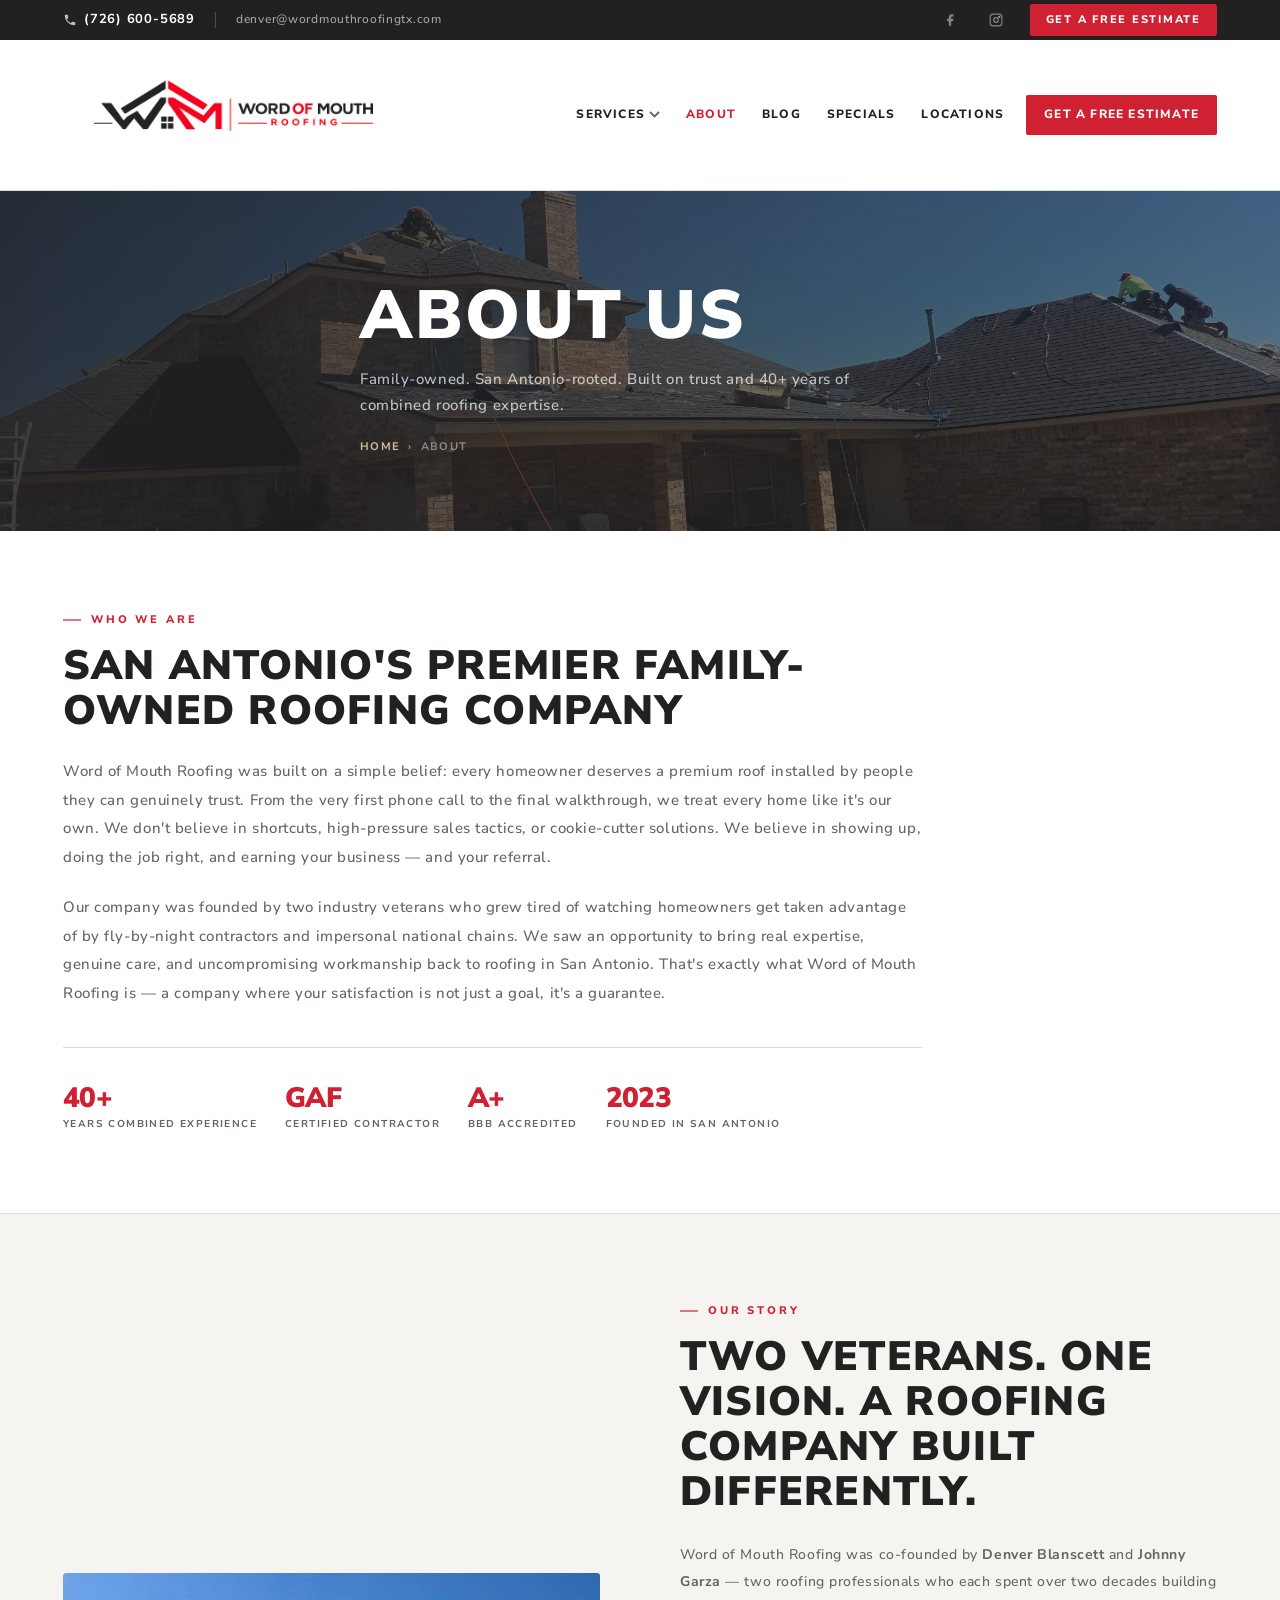
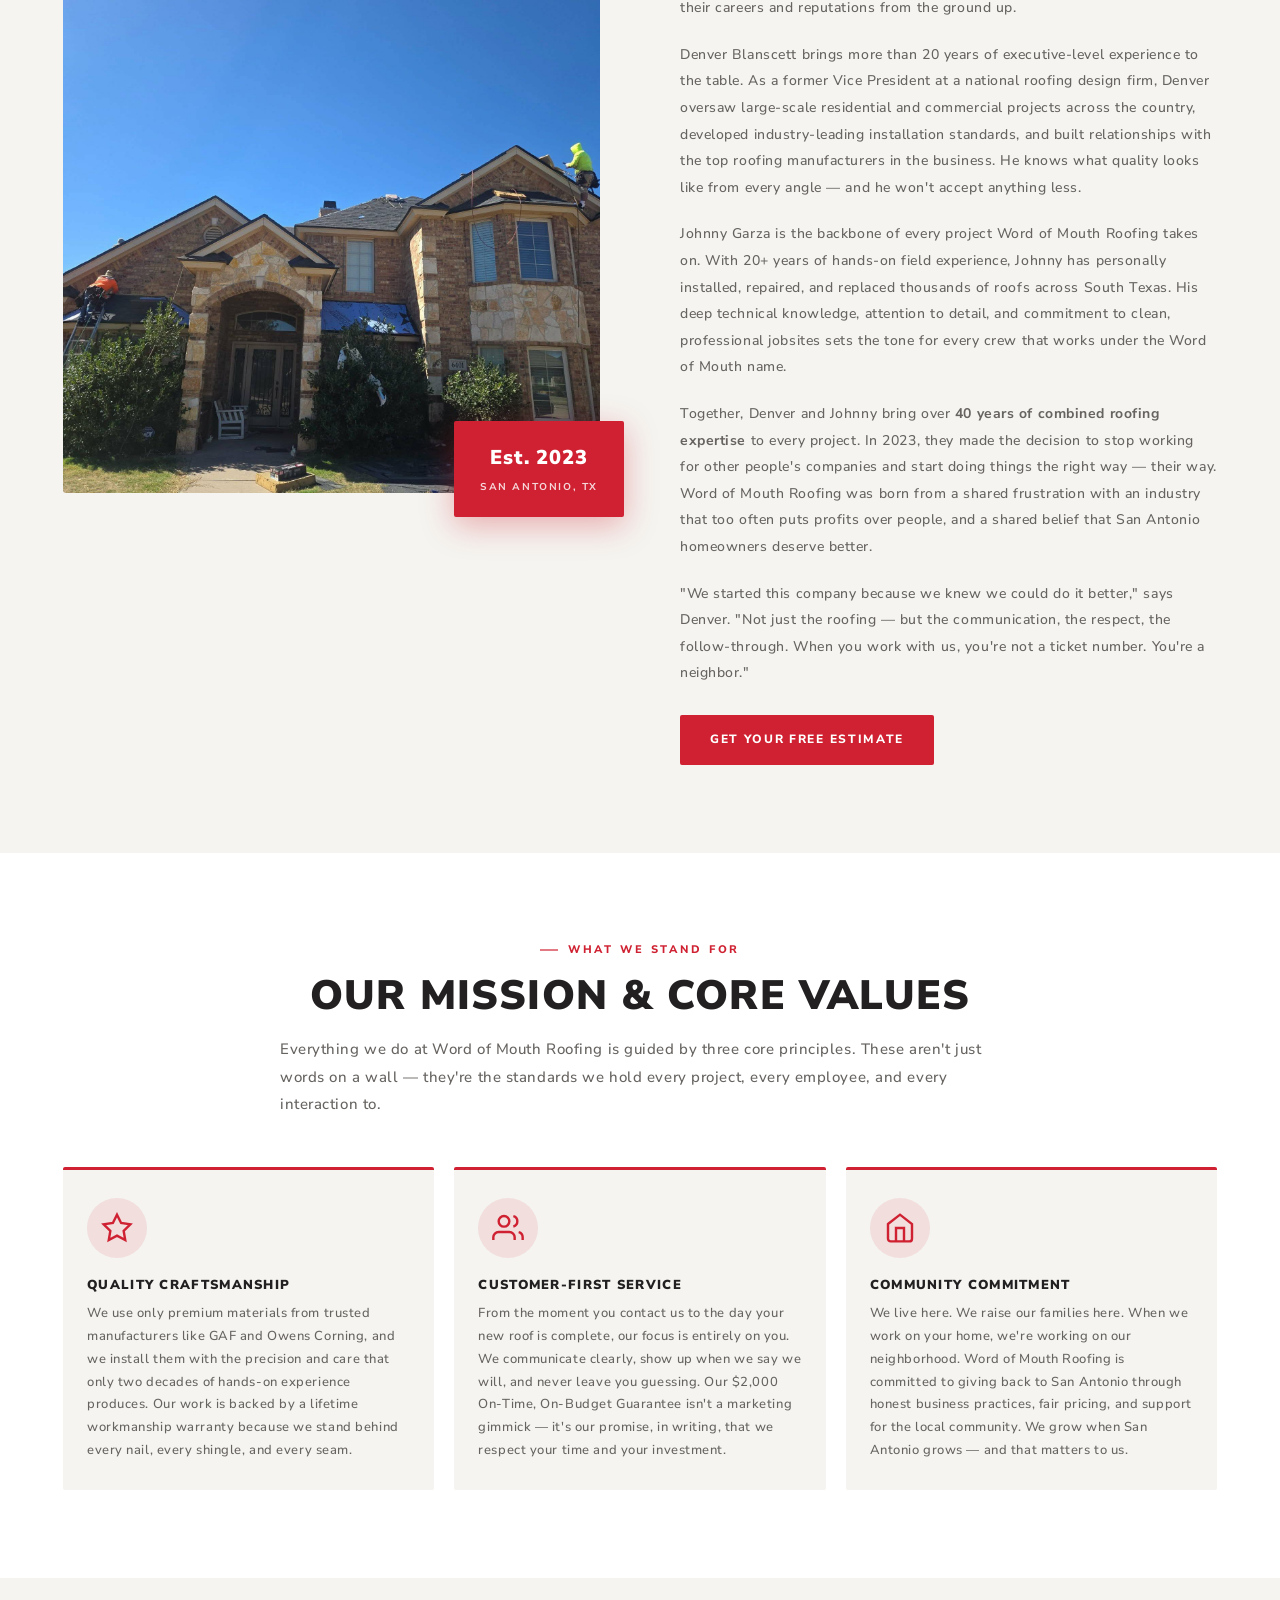
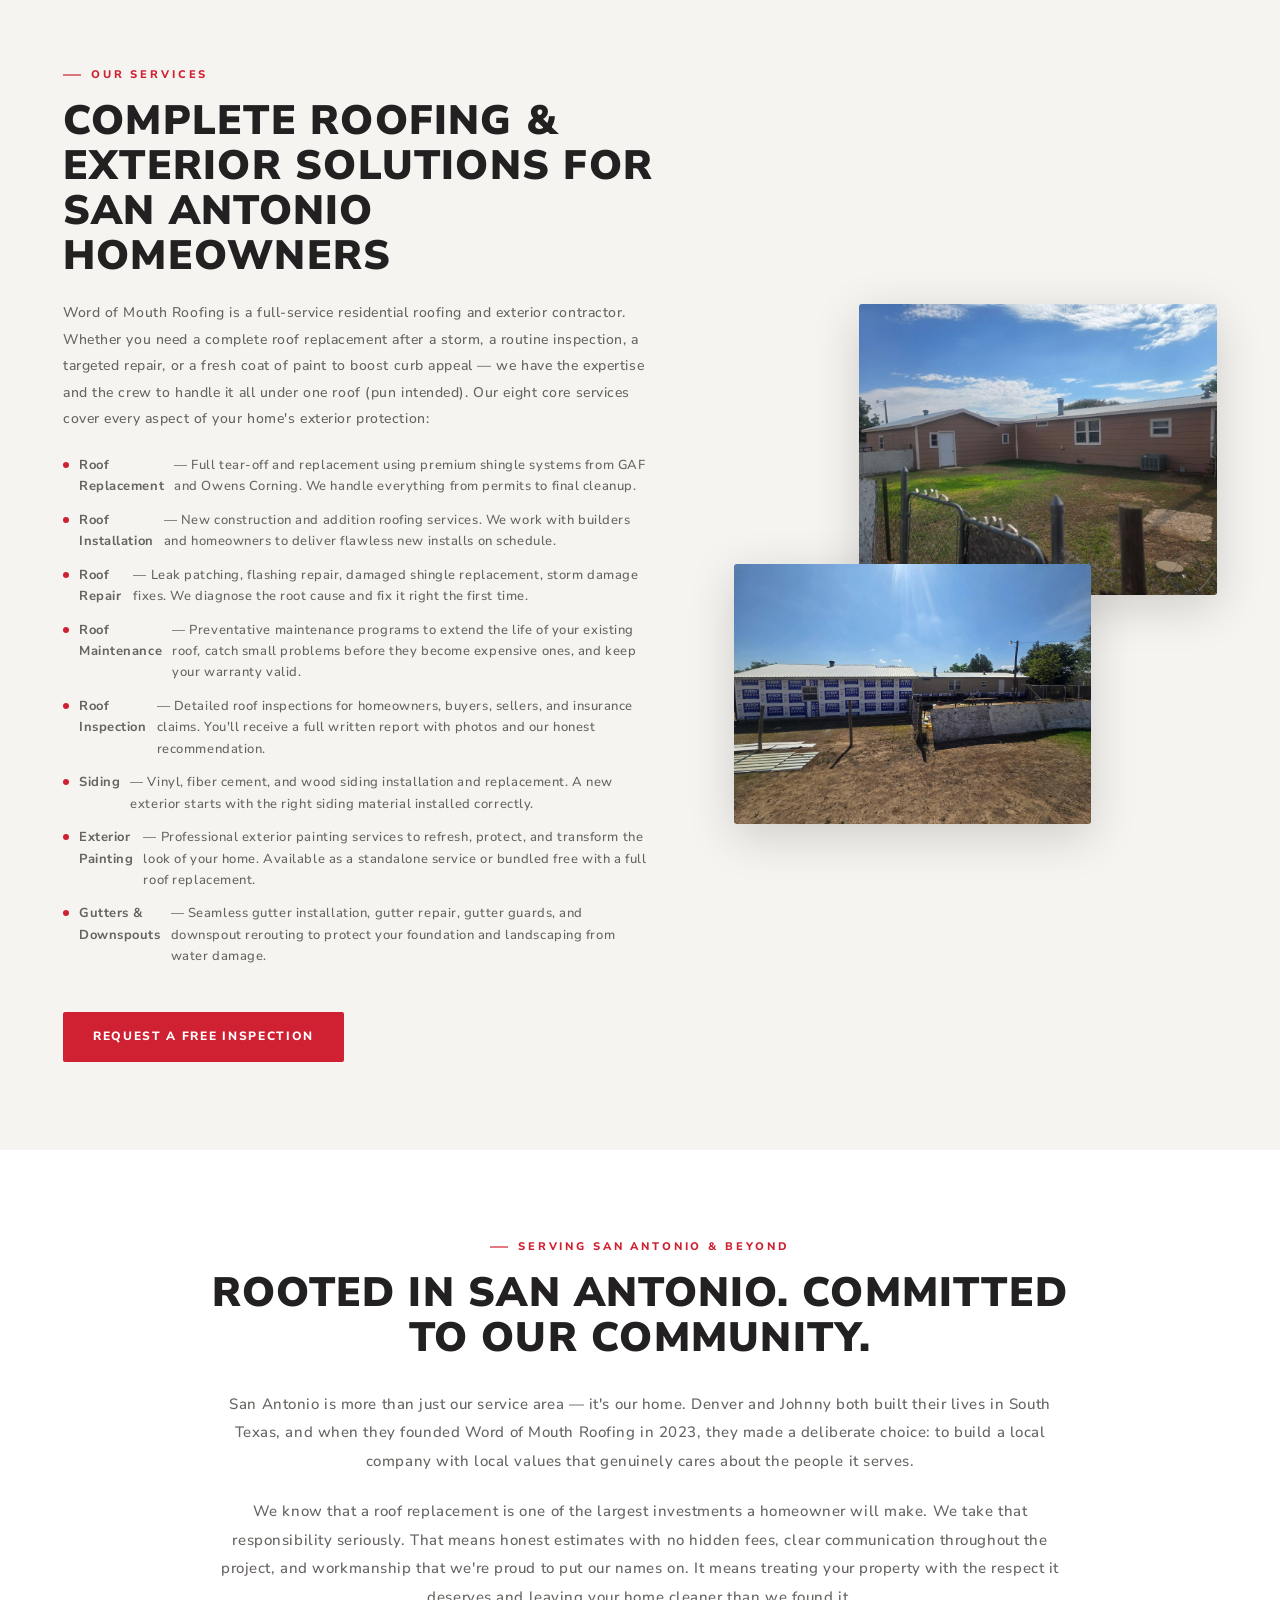
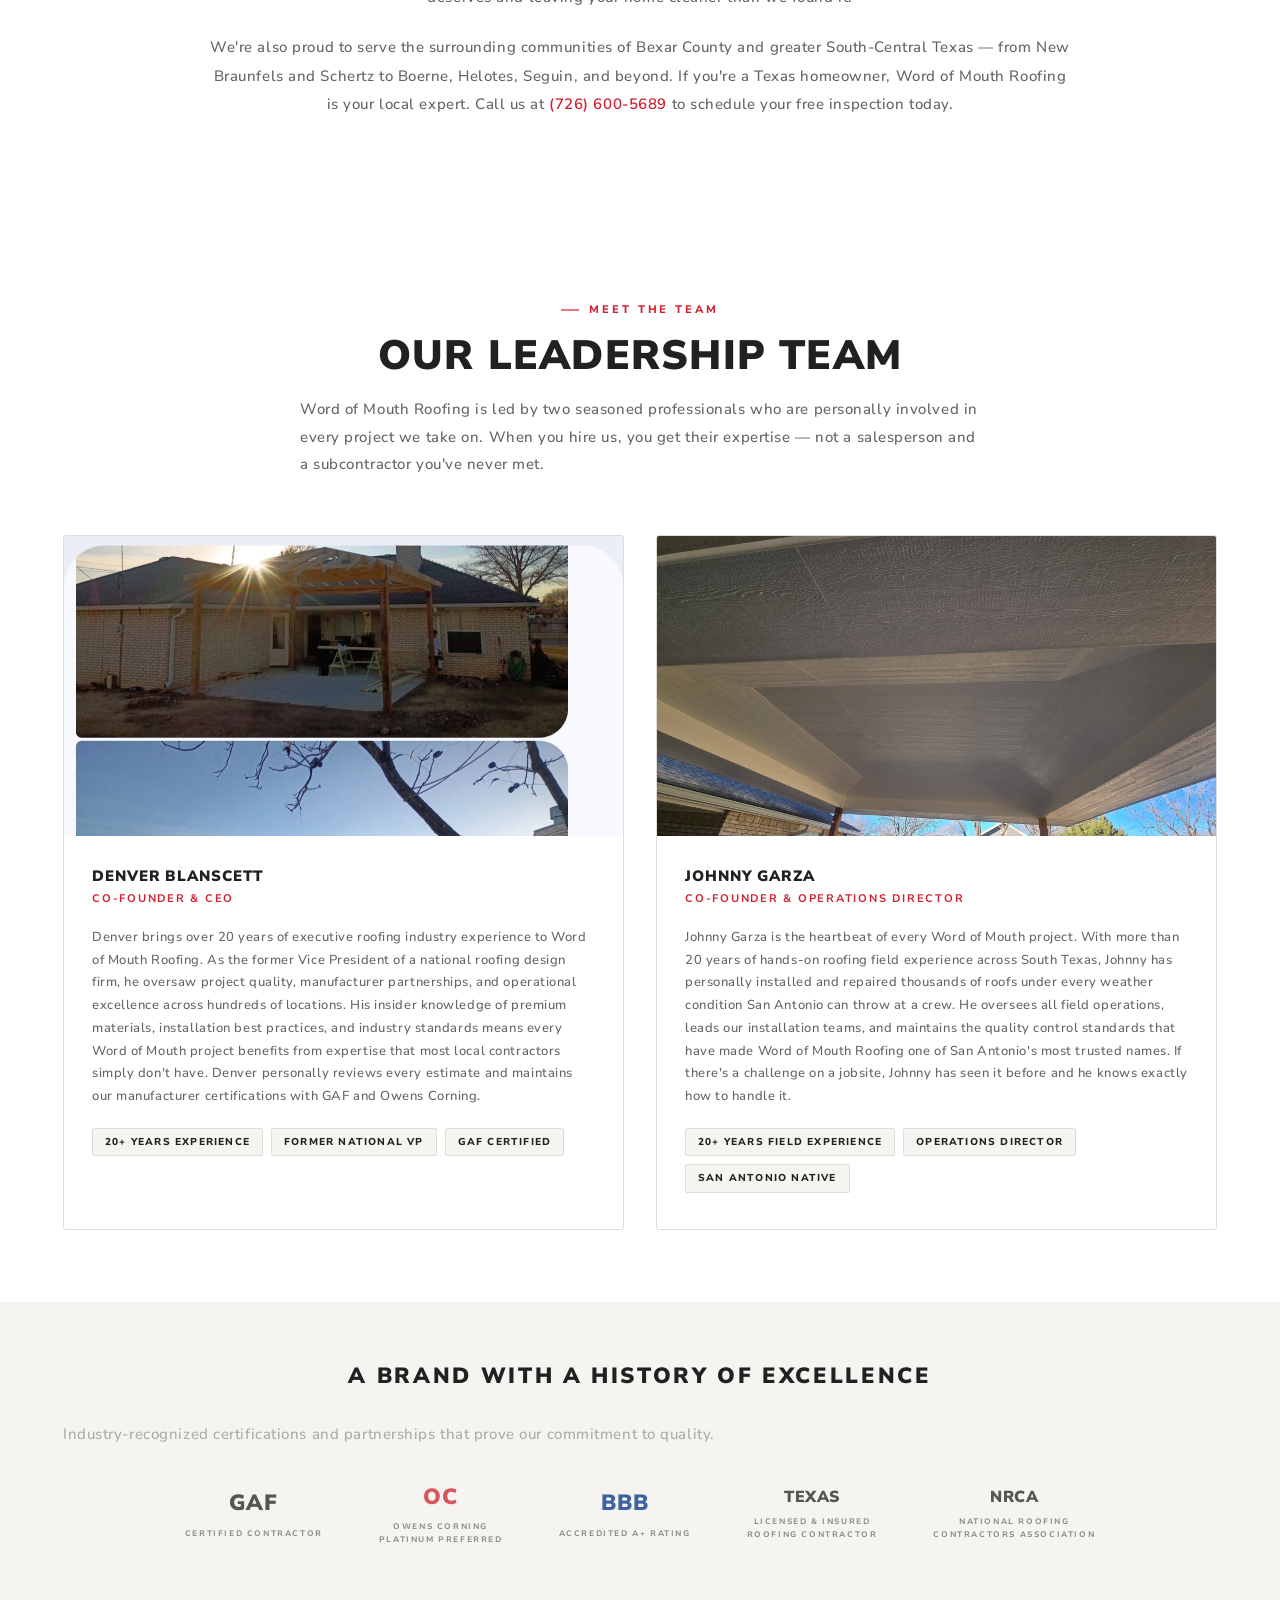
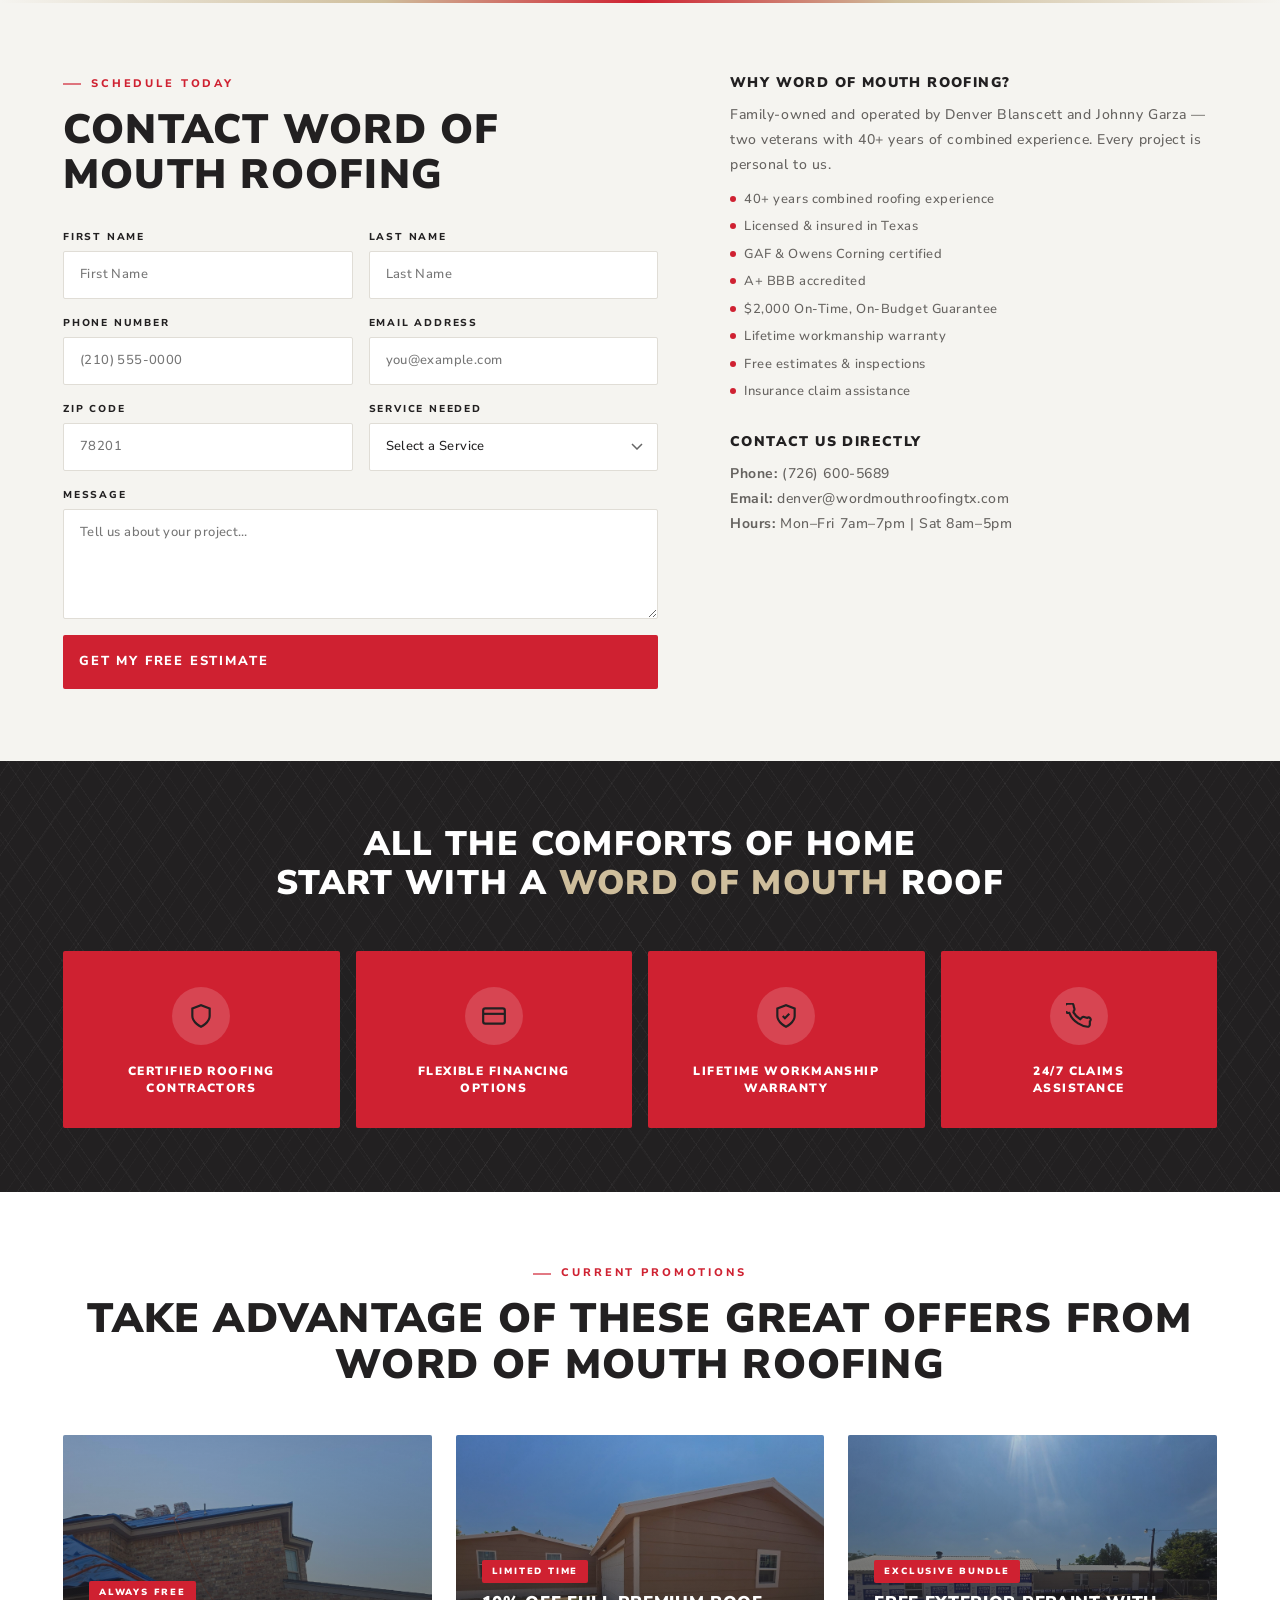
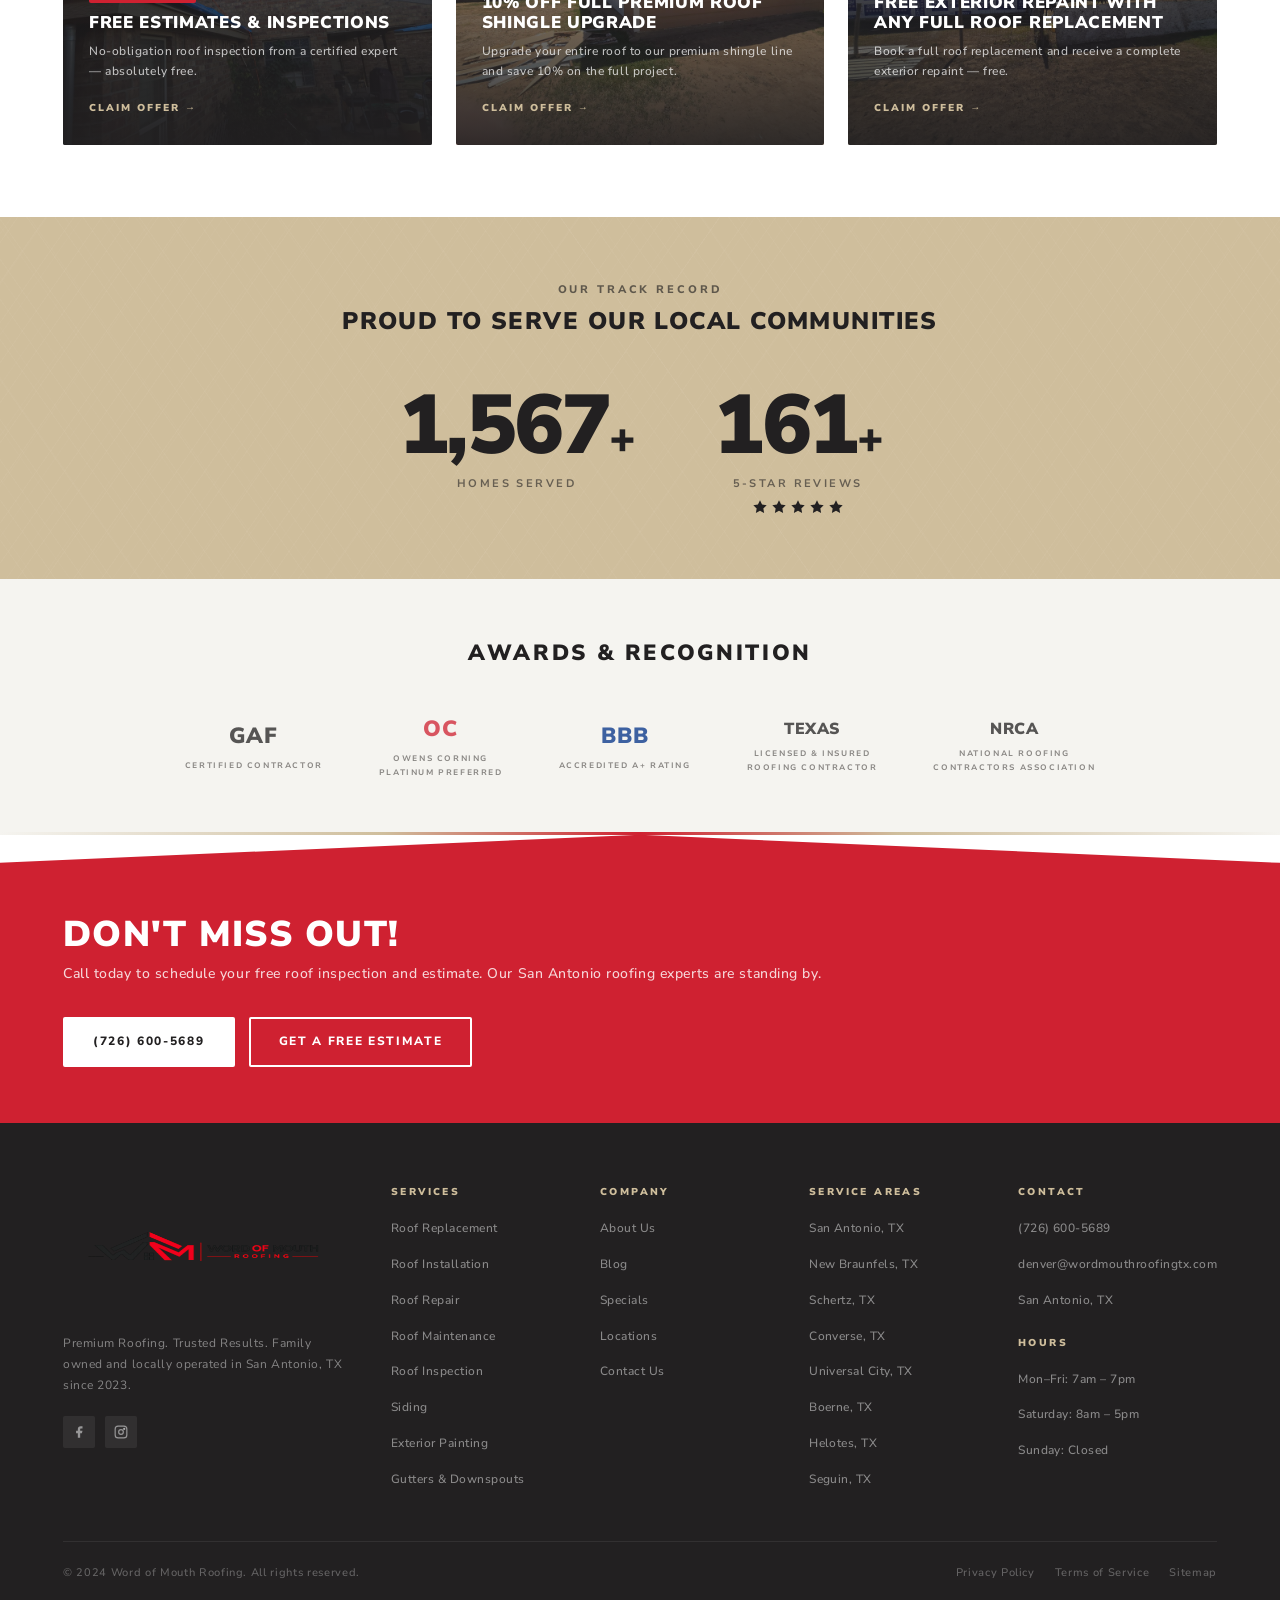
==== commit a3fe9619: "Update contact info, mobile polish, and pre-launch fixes - Phone number changed to (726) 600-5689 ac" ====
--- a/about.html
+++ b/about.html
@@ -16,12 +16,12 @@
   <div class="top-bar">
     <div class="container top-bar-inner">
       <div class="tb-left">
-        <a href="tel:+12102060779" class="tb-phone">
+        <a href="tel:+17266005689" class="tb-phone">
           <svg width="14" height="14" viewBox="0 0 24 24" fill="currentColor"><path d="M6.62 10.79c1.44 2.83 3.76 5.14 6.59 6.59l2.2-2.2c.27-.27.67-.36 1.02-.24 1.12.37 2.33.57 3.57.57.55 0 1 .45 1 1V20c0 .55-.45 1-1 1-9.39 0-17-7.61-17-17 0-.55.45-1 1-1h3.5c.55 0 1 .45 1 1 0 1.25.2 2.45.57 3.57.11.35.03.74-.25 1.02l-2.2 2.2z"/></svg>
-          (210) 206-0779
+          (726) 600-5689
         </a>
         <div class="tb-divider"></div>
-        <a href="mailto:info@wordofmouthroofing.com" class="tb-email">info@wordofmouthroofing.com</a>
+        <a href="mailto:denver@wordmouthroofingtx.com" class="tb-email">denver@wordmouthroofingtx.com</a>
       </div>
       <div class="tb-right">
         <div class="tb-socials">
@@ -207,7 +207,7 @@
       <h2 class="sec-h2 center">Rooted in San Antonio. Committed to Our Community.</h2>
       <p class="community-p">San Antonio is more than just our service area — it's our home. Denver and Johnny both built their lives in South Texas, and when they founded Word of Mouth Roofing in 2023, they made a deliberate choice: to build a local company with local values that genuinely cares about the people it serves.</p>
       <p class="community-p">We know that a roof replacement is one of the largest investments a homeowner will make. We take that responsibility seriously. That means honest estimates with no hidden fees, clear communication throughout the project, and workmanship that we're proud to put our names on. It means treating your property with the respect it deserves and leaving your home cleaner than we found it.</p>
-      <p class="community-p">We're also proud to serve the surrounding communities of Bexar County and greater South-Central Texas — from New Braunfels and Schertz to Boerne, Helotes, Seguin, and beyond. If you're a Texas homeowner, Word of Mouth Roofing is your local expert. Call us at <a href="tel:+12102060779" style="color:var(--red);font-weight:600">(210) 206-0779</a> to schedule your free inspection today.</p>
+      <p class="community-p">We're also proud to serve the surrounding communities of Bexar County and greater South-Central Texas — from New Braunfels and Schertz to Boerne, Helotes, Seguin, and beyond. If you're a Texas homeowner, Word of Mouth Roofing is your local expert. Call us at <a href="tel:+17266005689" style="color:var(--red);font-weight:600">(726) 600-5689</a> to schedule your free inspection today.</p>
     </div>
   </div>
 </section>
@@ -297,7 +297,7 @@
         <p>Family-owned and operated by Denver Blanscett and Johnny Garza — two veterans with 40+ years of combined experience. Every project is personal to us.</p>
         <ul><li>40+ years combined roofing experience</li><li>Licensed &amp; insured in Texas</li><li>GAF &amp; Owens Corning certified</li><li>A+ BBB accredited</li><li>$2,000 On-Time, On-Budget Guarantee</li><li>Lifetime workmanship warranty</li><li>Free estimates &amp; inspections</li><li>Insurance claim assistance</li></ul>
         <h3>Contact Us Directly</h3>
-        <p><strong>Phone:</strong> <a href="tel:+12102060779">(210) 206-0779</a><br><strong>Email:</strong> <a href="mailto:info@wordofmouthroofing.com">info@wordofmouthroofing.com</a><br><strong>Hours:</strong> Mon&#8211;Fri 7am&#8211;7pm | Sat 8am&#8211;5pm</p>
+        <p><strong>Phone:</strong> <a href="tel:+17266005689">(726) 600-5689</a><br><strong>Email:</strong> <a href="mailto:denver@wordmouthroofingtx.com">denver@wordmouthroofingtx.com</a><br><strong>Hours:</strong> Mon&#8211;Fri 7am&#8211;7pm | Sat 8am&#8211;5pm</p>
       </div>
     </div>
   </div>
@@ -361,7 +361,7 @@
     <div class="cta-banner-inner">
       <div><h2>Don't Miss Out!</h2><p>Call today to schedule your free roof inspection and estimate. Our San Antonio roofing experts are standing by.</p></div>
       <div class="cta-banner-btns">
-        <a href="tel:+12102060779" class="btn btn-white">(210) 206-0779</a>
+        <a href="tel:+17266005689" class="btn btn-white">(726) 600-5689</a>
         <a href="contact.html" class="btn btn-outline-white">Get A Free Estimate</a>
       </div>
     </div>
@@ -383,7 +383,7 @@
       <div class="footer-col"><h4>Services</h4><ul><li><a href="services/roof-replacement.html">Roof Replacement</a></li><li><a href="services/roof-installation.html">Roof Installation</a></li><li><a href="services/roof-repair.html">Roof Repair</a></li><li><a href="services/roof-maintenance.html">Roof Maintenance</a></li><li><a href="services/roof-inspection.html">Roof Inspection</a></li><li><a href="services/siding.html">Siding</a></li><li><a href="services/painting.html">Exterior Painting</a></li><li><a href="services/gutters-downspouts.html">Gutters &amp; Downspouts</a></li></ul></div>
       <div class="footer-col"><h4>Company</h4><ul><li><a href="about.html">About Us</a></li><li><a href="blog.html">Blog</a></li><li><a href="specials.html">Specials</a></li><li><a href="locations.html">Locations</a></li><li><a href="contact.html">Contact Us</a></li></ul></div>
       <div class="footer-col"><h4>Service Areas</h4><ul><li><a href="locations.html">San Antonio, TX</a></li><li><a href="locations.html">New Braunfels, TX</a></li><li><a href="locations.html">Schertz, TX</a></li><li><a href="locations.html">Converse, TX</a></li><li><a href="locations.html">Universal City, TX</a></li><li><a href="locations.html">Boerne, TX</a></li><li><a href="locations.html">Helotes, TX</a></li><li><a href="locations.html">Seguin, TX</a></li></ul></div>
-      <div class="footer-col"><h4>Contact</h4><ul><li><a href="tel:+12102060779">(210) 206-0779</a></li><li><a href="mailto:info@wordofmouthroofing.com">info@wordofmouthroofing.com</a></li><li><a href="#">San Antonio, TX</a></li></ul><h4 style="margin-top:24px">Hours</h4><ul><li><a href="#">Mon&#8211;Fri: 7am &#8211; 7pm</a></li><li><a href="#">Saturday: 8am &#8211; 5pm</a></li><li><a href="#">Sunday: Closed</a></li></ul></div>
+      <div class="footer-col"><h4>Contact</h4><ul><li><a href="tel:+17266005689">(726) 600-5689</a></li><li><a href="mailto:denver@wordmouthroofingtx.com">denver@wordmouthroofingtx.com</a></li><li><a href="#">San Antonio, TX</a></li></ul><h4 style="margin-top:24px">Hours</h4><ul><li><a href="#">Mon&#8211;Fri: 7am &#8211; 7pm</a></li><li><a href="#">Saturday: 8am &#8211; 5pm</a></li><li><a href="#">Sunday: Closed</a></li></ul></div>
     </div>
     <div class="footer-bottom">
       <p class="footer-copy">&copy; 2024 Word of Mouth Roofing. All rights reserved.</p>
@@ -395,3 +395,4 @@
 </body>
 </html>
 
+
--- a/css/styles.css
+++ b/css/styles.css
@@ -369,10 +369,10 @@
 }
 .mob-close:hover { color: var(--white); }
 .mob-logo {
-    height: 110px;
+    height: 140px;
     width: auto;
     display: block;
-    margin: 0 auto 18px;
+    margin: 0 auto 22px;
 }
 .mob-header {
     text-align: center;
@@ -814,11 +814,184 @@
     background: var(--light);
     padding: 72px 0;
 }
+.contact-sec--full {
+    background: var(--white);
+    padding: 80px 0;
+}
 .contact-inner {
     display: grid;
     grid-template-columns: 1.1fr 0.9fr;
     gap: 72px;
     align-items: start;
+}
+
+/* ── CONTACT INFO COLUMN (full page version) ─────────────── */
+.contact-info-col--full { gap: 0; }
+
+.cic-block {
+    padding: 32px 0;
+    border-bottom: 1px solid var(--border);
+}
+.cic-block:first-child { padding-top: 0; }
+.cic-block:last-child { border-bottom: none; padding-bottom: 0; }
+
+.cic-block h3 {
+    font-size: 13px;
+    font-weight: 900;
+    letter-spacing: 0.14em;
+    text-transform: uppercase;
+    color: var(--dark);
+    margin-bottom: 16px;
+    padding-bottom: 10px;
+    border-bottom: 2px solid var(--red);
+    display: inline-block;
+}
+.cic-block p {
+    font-size: 14px;
+    line-height: 1.85;
+    color: var(--gray);
+    margin-bottom: 16px;
+}
+.cic-block p:last-child { margin-bottom: 0; }
+
+.cic-list {
+    list-style: none;
+    display: flex;
+    flex-direction: column;
+    gap: 10px;
+    margin-top: 4px;
+}
+.cic-list li {
+    display: flex;
+    align-items: center;
+    gap: 10px;
+    font-size: 13px;
+    font-weight: 600;
+    color: var(--dark);
+    line-height: 1.4;
+}
+.cic-list li svg { flex-shrink: 0; color: var(--red); }
+
+.cic-contact-items {
+    display: flex;
+    flex-direction: column;
+    gap: 16px;
+}
+.cic-contact-item {
+    display: flex;
+    align-items: center;
+    gap: 16px;
+}
+.cic-contact-icon {
+    width: 42px;
+    height: 42px;
+    background: var(--red);
+    border-radius: 2px;
+    display: flex;
+    align-items: center;
+    justify-content: center;
+    color: var(--white);
+    flex-shrink: 0;
+}
+.cic-contact-item strong {
+    display: block;
+    font-size: 10px;
+    font-weight: 900;
+    letter-spacing: 0.18em;
+    text-transform: uppercase;
+    color: var(--gray);
+    margin-bottom: 2px;
+}
+.cic-contact-item a,
+.cic-contact-item span {
+    font-size: 15px;
+    font-weight: 700;
+    color: var(--dark);
+    transition: color .2s;
+}
+.cic-contact-item a:hover { color: var(--red); }
+
+.cic-link {
+    display: inline-flex;
+    align-items: center;
+    gap: 6px;
+    font-size: 12px;
+    font-weight: 800;
+    letter-spacing: 0.1em;
+    text-transform: uppercase;
+    color: var(--red);
+    margin-top: 12px;
+    transition: gap .2s;
+}
+.cic-link:hover { gap: 10px; }
+
+/* Hours table */
+.hours-table {
+    width: 100%;
+    border-collapse: collapse;
+    margin-bottom: 14px;
+}
+.hours-table td {
+    padding: 8px 0;
+    font-size: 13px;
+    color: var(--dark);
+    border-bottom: 1px solid var(--border);
+    font-weight: 600;
+}
+.hours-table td:last-child {
+    text-align: right;
+    color: var(--gray);
+    font-weight: 500;
+}
+.hours-closed td { color: var(--gray); opacity: .6; }
+.hours-note {
+    font-size: 12px;
+    color: var(--gray);
+    font-style: italic;
+    line-height: 1.6;
+}
+
+/* Process steps inside contact page */
+.process-steps {
+    display: flex;
+    flex-direction: column;
+    gap: 20px;
+    margin-top: 4px;
+}
+.process-step {
+    display: flex;
+    gap: 16px;
+    align-items: flex-start;
+}
+.process-step .process-num {
+    width: 36px;
+    height: 36px;
+    min-width: 36px;
+    font-size: 14px;
+}
+.process-step-text strong {
+    display: block;
+    font-size: 13px;
+    font-weight: 800;
+    letter-spacing: 0.06em;
+    text-transform: uppercase;
+    color: var(--dark);
+    margin-bottom: 4px;
+}
+.process-step-text p {
+    font-size: 13px;
+    line-height: 1.75;
+    color: var(--gray);
+    margin-bottom: 0;
+}
+
+/* Form disclaimer note */
+.form-note {
+    font-size: 11px;
+    color: var(--gray);
+    margin-top: 12px;
+    line-height: 1.6;
+    opacity: .75;
 }
 .contact-sec .sec-h2 { margin-bottom: 32px; }
 .form-row {
@@ -1998,8 +2171,10 @@
 .page-hero-inner {
     position: relative;
     z-index: 1;
-    padding: 80px 0 64px;
-}
+    padding-top: 80px;
+    padding-bottom: 64px;
+}
+.page-hero-inner h1 { color: var(--white); }
 .page-hero-h1 {
     font-size: clamp(32px, 5.5vw, 68px);
     font-weight: 900;
@@ -2933,12 +3108,12 @@
     .hs-card-title { font-size: 17px; }
 }
 @media (max-width: 900px) {
-    :root { --nav-h: 72px; }
-    .nav-logo img { width: 220px; }
+    :root { --nav-h: 130px; }
+    .nav-logo img { width: auto; height: 108px; max-width: none; }
 }
 @media (max-width: 600px) {
-    :root { --nav-h: 60px; }
-    .nav-logo img { width: 180px; }
+    :root { --nav-h: 120px; }
+    .nav-logo img { height: 100px; }
 }
 
 /* ═══════════════════════════════════════════════════════════
@@ -3322,6 +3497,199 @@
     letter-spacing: 0.14em;
 }
 
+/* ══ CONTACT PAGE — MOBILE RESPONSIVE ══════════════════════ */
+@media (max-width: 900px) {
+    .contact-sec--full .contact-inner { grid-template-columns: 1fr; gap: 48px; }
+}
+@media (max-width: 600px) {
+    .contact-sec--full { padding: 52px 0; }
+    .cic-block { padding: 24px 0; }
+    .cic-contact-icon { width: 36px; height: 36px; min-width: 36px; }
+    .cic-contact-item a, .cic-contact-item span { font-size: 14px; }
+    .hours-table td { padding: 6px 0; font-size: 12px; }
+    .process-step .process-num { width: 30px; height: 30px; min-width: 30px; font-size: 12px; }
+}
+
+/* ══ DECORATIVE ROOFING ANIMATIONS & DETAILS ════════════════
+   Scrumptious micro-details that make the site feel premium
+══════════════════════════════════════════════════════════════ */
+
+/* ── Animated shingle-wave background on dark sections ───── */
+@keyframes shingleDrift {
+    0%   { background-position: 0 0, 0 0; }
+    100% { background-position: 60px 60px, 60px 60px; }
+}
+.comforts-sec::before,
+.stats-bar::before {
+    content: '';
+    position: absolute;
+    inset: 0;
+    pointer-events: none;
+    z-index: 0;
+    background-image:
+        repeating-linear-gradient(-55deg,
+            transparent 0px, transparent 28px,
+            rgba(255,255,255,.018) 28px, rgba(255,255,255,.018) 29px),
+        repeating-linear-gradient(55deg,
+            transparent 0px, transparent 28px,
+            rgba(255,255,255,.018) 28px, rgba(255,255,255,.018) 29px);
+    animation: shingleDrift 8s linear infinite;
+}
+
+/* ── Rooftop silhouette divider above CTA banner ─────────── */
+@keyframes rooflineFloat {
+    0%, 100% { transform: translateY(0); }
+    50%       { transform: translateY(-4px); }
+}
+.cta-banner::before {
+    content: '';
+    position: absolute;
+    top: -2px;
+    left: 0;
+    right: 0;
+    height: 32px;
+    pointer-events: none;
+    background: url("data:image/svg+xml,%3Csvg xmlns='http://www.w3.org/2000/svg' viewBox='0 0 1440 32' preserveAspectRatio='none'%3E%3Cpath d='M0 32 L180 4 L360 20 L540 2 L720 18 L900 2 L1080 20 L1260 4 L1440 32 Z' fill='rgba(207%2C33%2C49%2C0.25)'/%3E%3C/svg%3E") no-repeat top center / 100% 100%;
+}
+
+/* ── Section heading red underline accent ─────────────────── */
+.sec-h2.accent-line {
+    position: relative;
+    padding-bottom: 18px;
+}
+.sec-h2.accent-line::after {
+    content: '';
+    position: absolute;
+    bottom: 0;
+    left: 0;
+    width: 48px;
+    height: 3px;
+    background: var(--red);
+    border-radius: 2px;
+}
+.sec-h2.accent-line.center::after {
+    left: 50%;
+    transform: translateX(-50%);
+}
+
+/* ── Animated gold shimmer on hero eyebrow ───────────────── */
+@keyframes eyebrowShimmer {
+    0%   { background-position: -200% center; }
+    100% { background-position: 200% center; }
+}
+.hs-eyebrow {
+    background: linear-gradient(90deg,
+        rgba(207,190,156,.7) 0%,
+        rgba(255,255,255,1) 40%,
+        rgba(207,190,156,.7) 60%,
+        rgba(255,255,255,.6) 100%);
+    background-size: 200% auto;
+    -webkit-background-clip: text;
+    -webkit-text-fill-color: transparent;
+    background-clip: text;
+    animation: eyebrowShimmer 3.5s linear infinite;
+}
+
+/* ── Service card — red glow on hover ────────────────────── */
+.home-svc-card {
+    transition: transform 0.55s cubic-bezier(.22,1,.36,1),
+                box-shadow 0.55s cubic-bezier(.22,1,.36,1);
+}
+.home-svc-card:hover {
+    box-shadow: 0 20px 60px rgba(207,33,49,.22), 0 4px 16px rgba(0,0,0,.18);
+}
+
+/* ── Offer card pulse border on hover ────────────────────── */
+@keyframes borderPulse {
+    0%, 100% { box-shadow: 0 0 0 0 rgba(207,33,49,0); }
+    50%       { box-shadow: 0 0 0 4px rgba(207,33,49,.18); }
+}
+.offer-card:hover {
+    animation: borderPulse 1.2s ease-in-out infinite;
+}
+
+/* ── Roof nail dot decoration on process numbers ─────────── */
+.process-num {
+    position: relative;
+}
+.process-num::after {
+    content: '';
+    position: absolute;
+    top: -4px;
+    right: -4px;
+    width: 8px;
+    height: 8px;
+    background: var(--gold);
+    border-radius: 50%;
+    border: 2px solid var(--white);
+}
+
+/* ── Gold accent bar on section eyebrows ─────────────────── */
+.eyebrow::before {
+    content: '';
+    display: inline-block;
+    width: 18px;
+    height: 2px;
+    background: currentColor;
+    vertical-align: middle;
+    margin-right: 10px;
+    opacity: .6;
+}
+
+/* ── Subtle page section separator lines ─────────────────── */
+.sec + .sec,
+.sec-sm + .sec,
+.sec + .sec-sm {
+    border-top: 1px solid var(--border);
+}
+
+/* ── Nav logo hover lift ─────────────────────────────────── */
+.nav-logo img {
+    transition: opacity .2s, transform .25s cubic-bezier(.22,1,.36,1);
+}
+.nav-logo:hover img {
+    opacity: .88;
+    transform: translateY(-1px);
+}
+
+/* ── Footer brand letter-spacing on hover ────────────────── */
+.footer-logo { transition: opacity .25s, transform .25s; }
+.footer-logo:hover { opacity: .85; transform: scale(1.03); }
+
+/* ── Animated red left border on FAQ open ────────────────── */
+@keyframes faqBorderIn {
+    from { height: 0; }
+    to   { height: 100%; }
+}
+.faq-item.open {
+    border-left: 3px solid var(--red);
+    position: relative;
+}
+
+/* ── Gallery overlay slides up on hover ──────────────────── */
+.gallery-overlay {
+    transition: opacity .3s, transform .35s cubic-bezier(.22,1,.36,1);
+    transform: translateY(6px);
+    opacity: 0;
+}
+.gallery-item:hover .gallery-overlay {
+    opacity: 1;
+    transform: translateY(0);
+}
+
+/* ── Rooftop pattern watermark on hero right half ─────────── */
+.hs::after {
+    content: '';
+    position: absolute;
+    bottom: -1px;
+    left: 0;
+    right: 0;
+    height: 56px;
+    pointer-events: none;
+    z-index: 3;
+    background: url("data:image/svg+xml,%3Csvg xmlns='http://www.w3.org/2000/svg' viewBox='0 0 1440 56' preserveAspectRatio='none'%3E%3Cpolyline points='0%2C56 160%2C10 320%2C42 480%2C6 640%2C38 800%2C6 960%2C38 1120%2C10 1280%2C38 1440%2C56' fill='none' stroke='rgba(207%2C33%2C49%2C.4)' stroke-width='2.5' stroke-linejoin='round'/%3E%3Cpolyline points='0%2C56 160%2C10 320%2C42 480%2C6 640%2C38 800%2C6 960%2C38 1120%2C10 1280%2C38 1440%2C56' fill='none' stroke='rgba(207%2C190%2C156%2C.18)' stroke-width='1' stroke-dasharray='8 6' stroke-linejoin='round'/%3E%3C/svg%3E") no-repeat bottom center / 100% 100%;
+}
+
 /* ── ROOFLINE SVG DIVIDER ────────────────────────────────── */
 .roofline-divider {
     display: block;
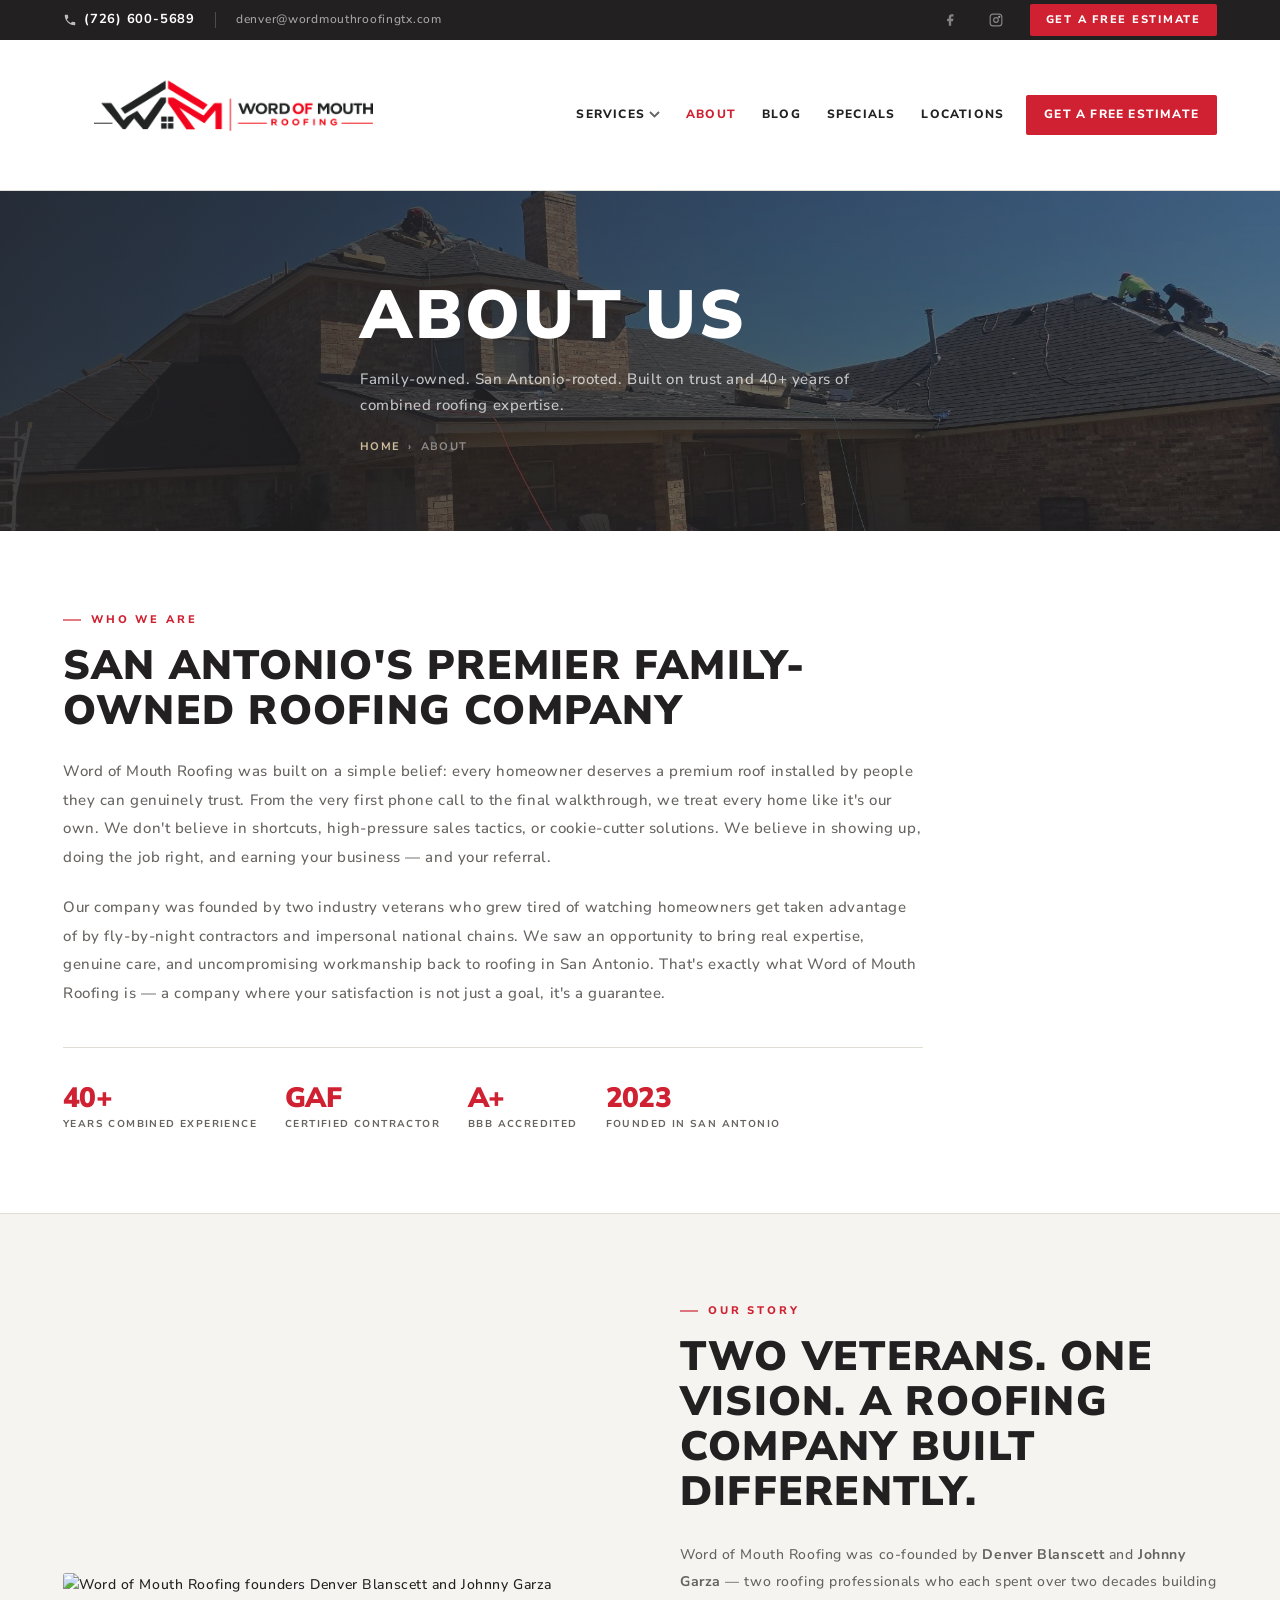
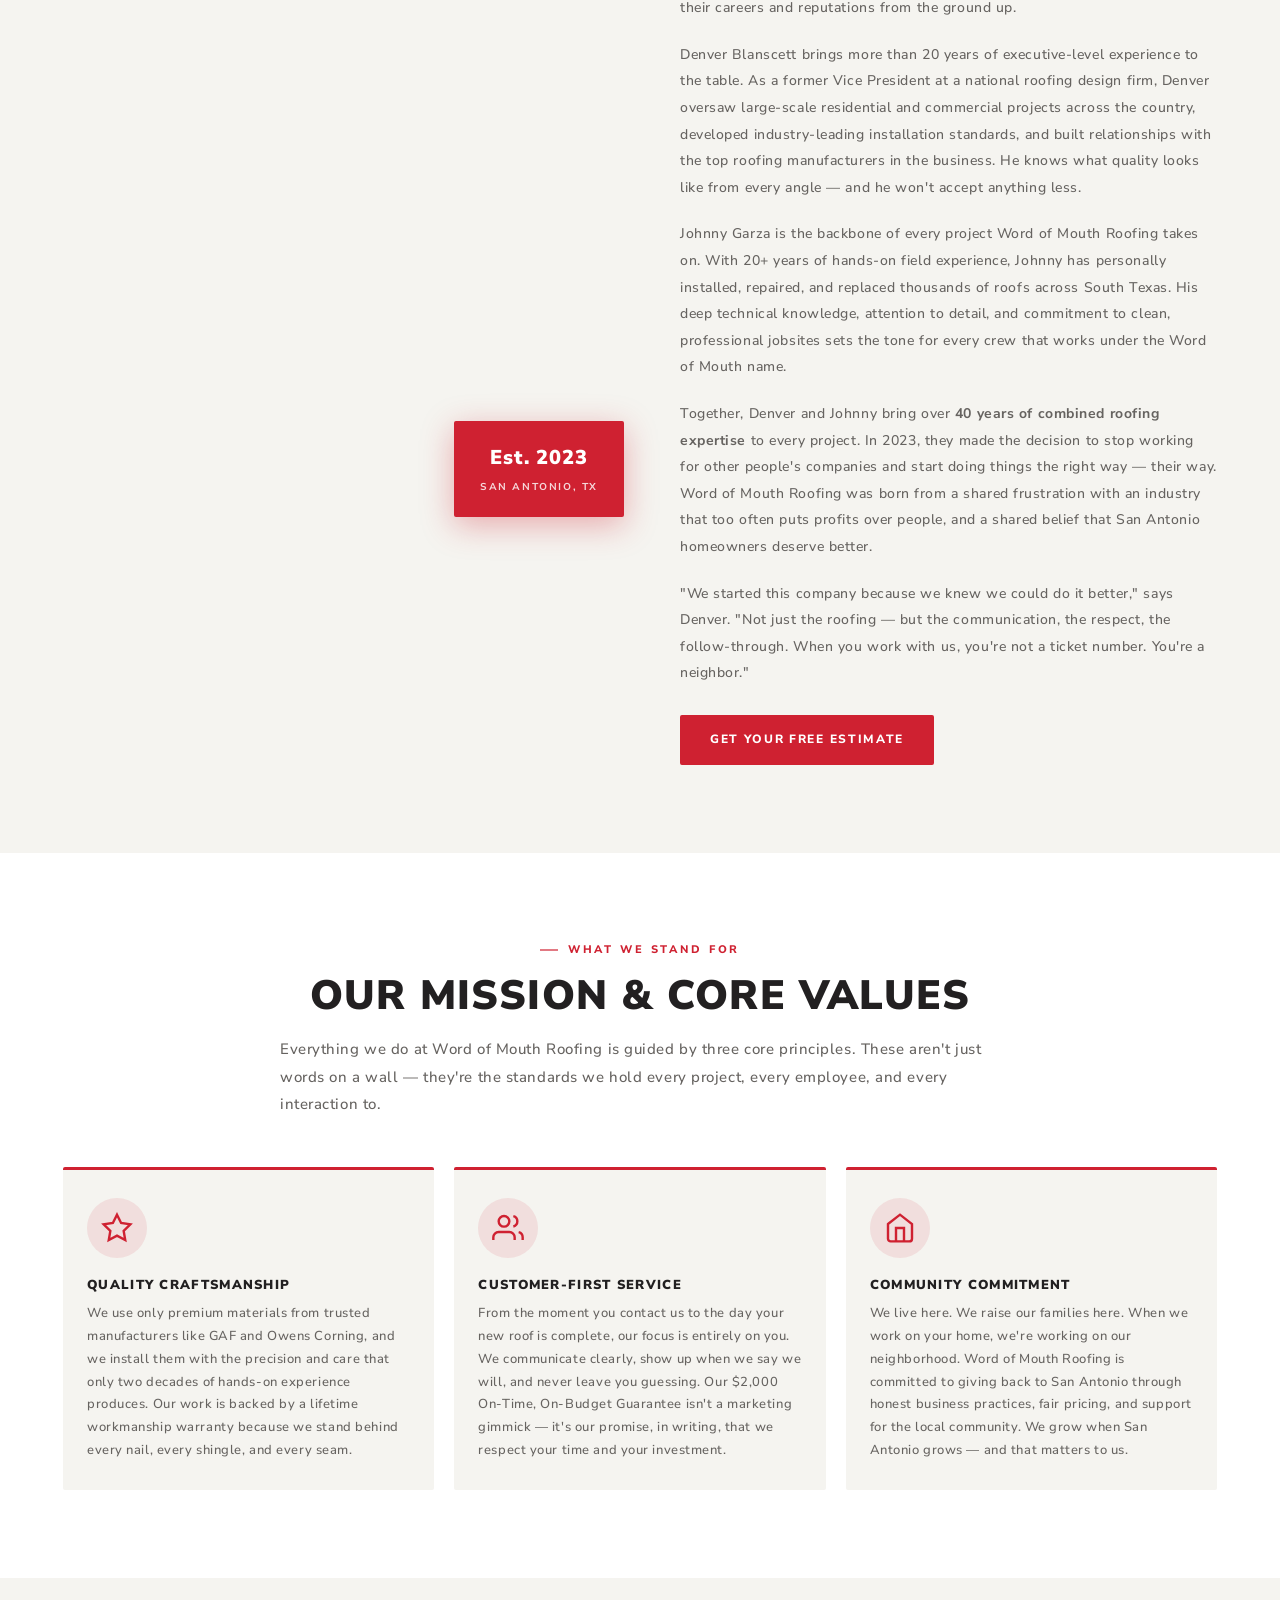
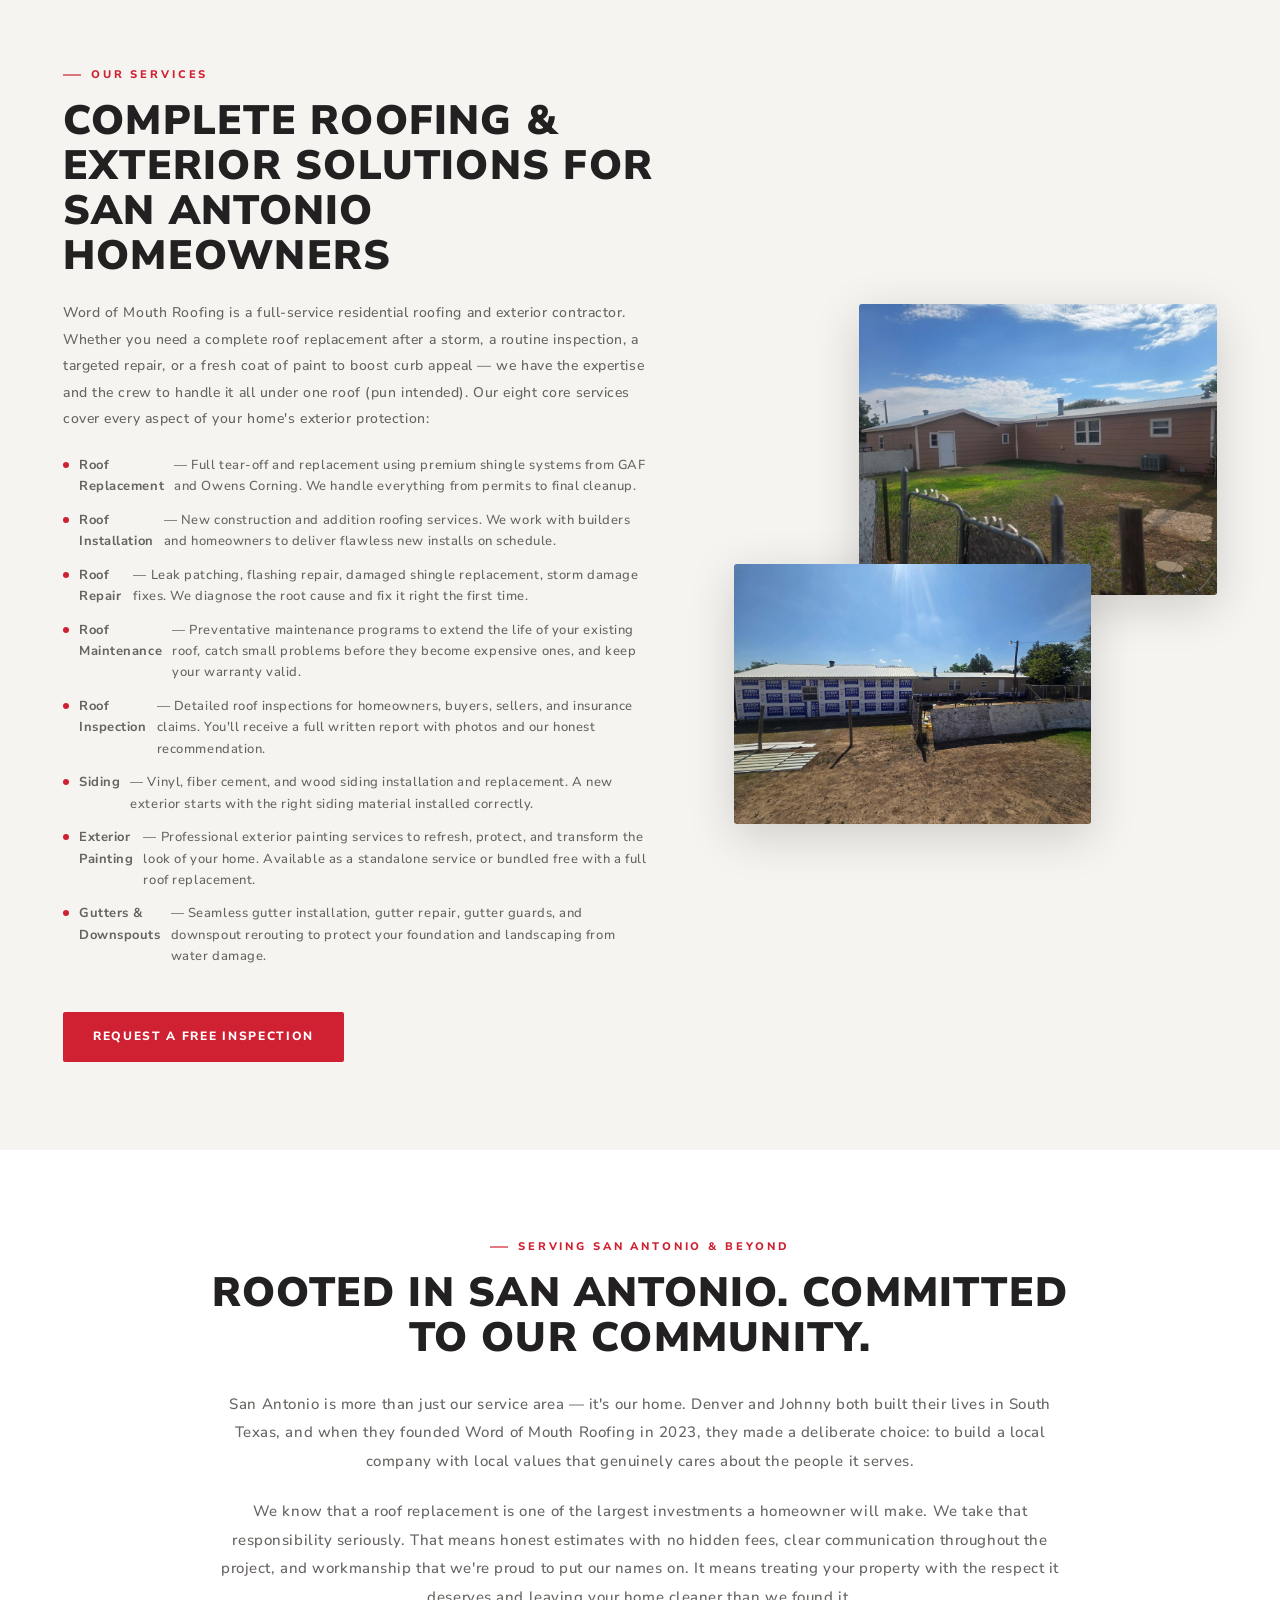
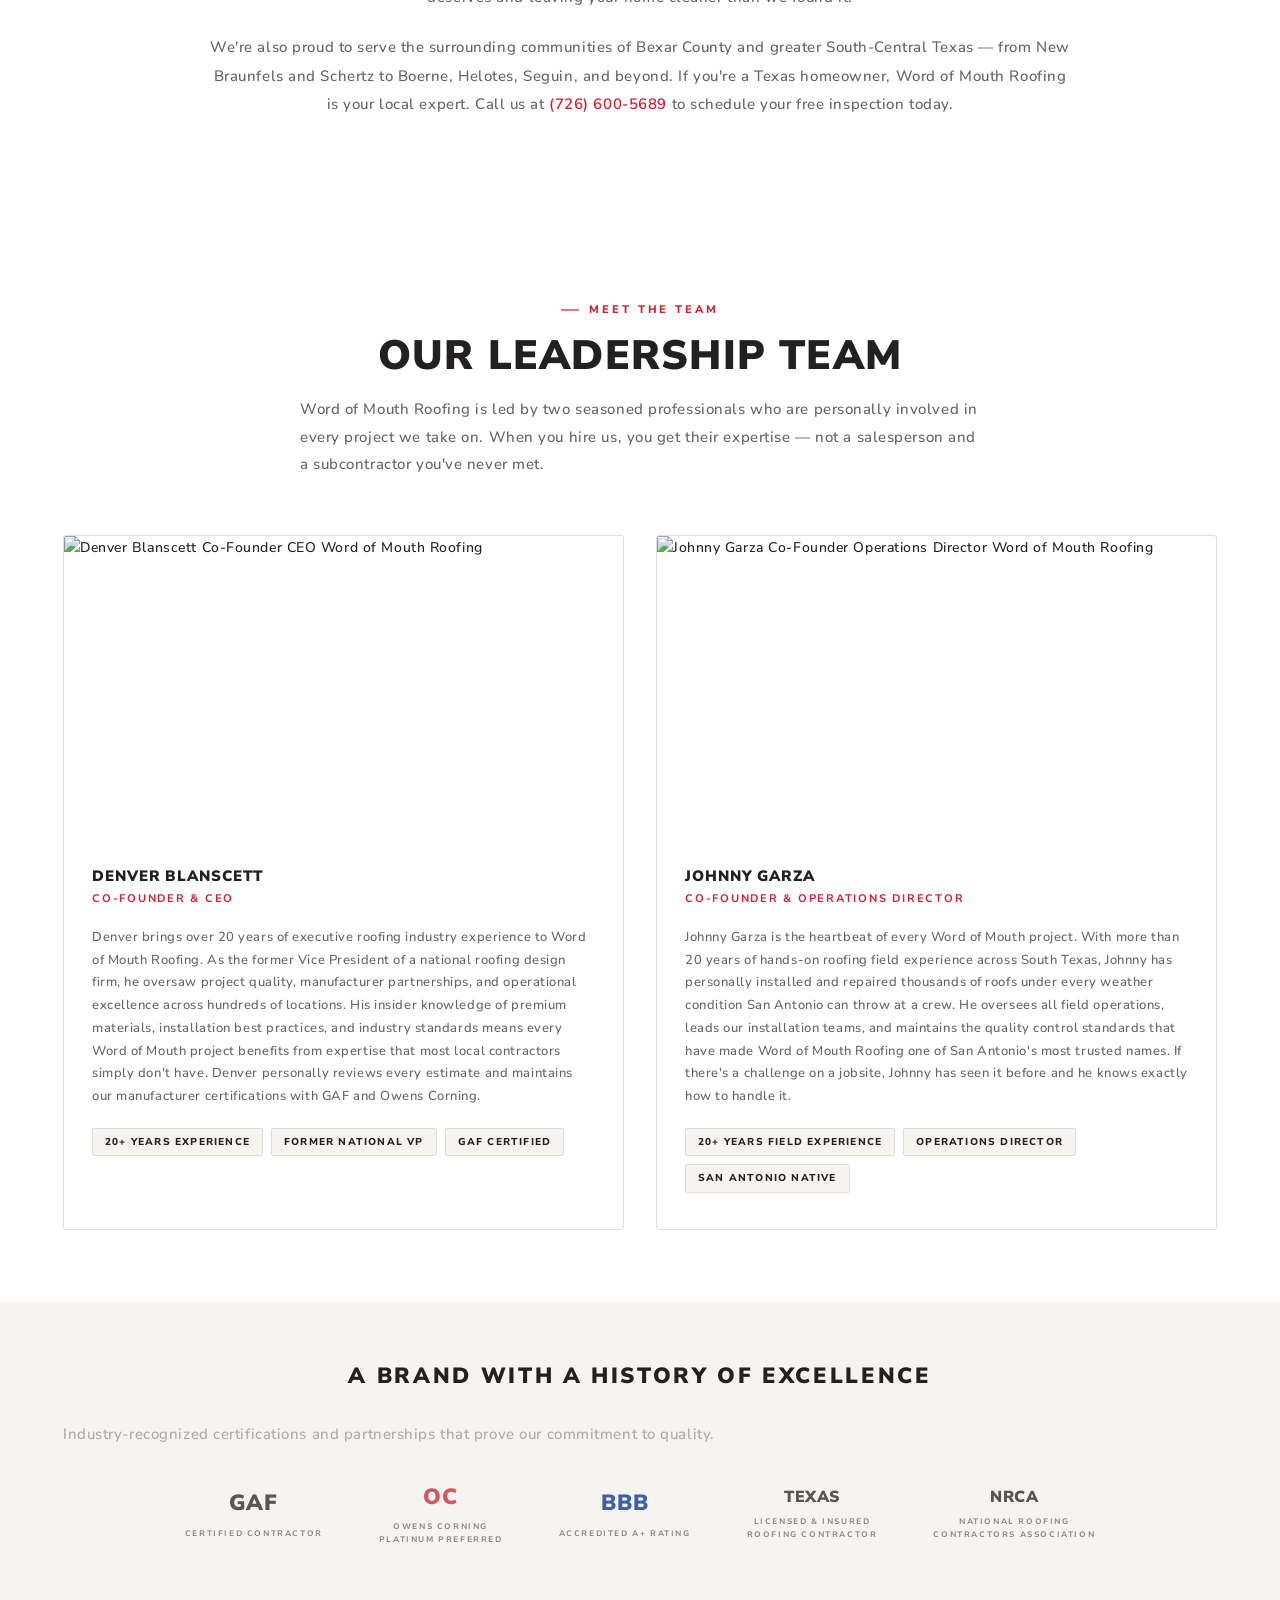
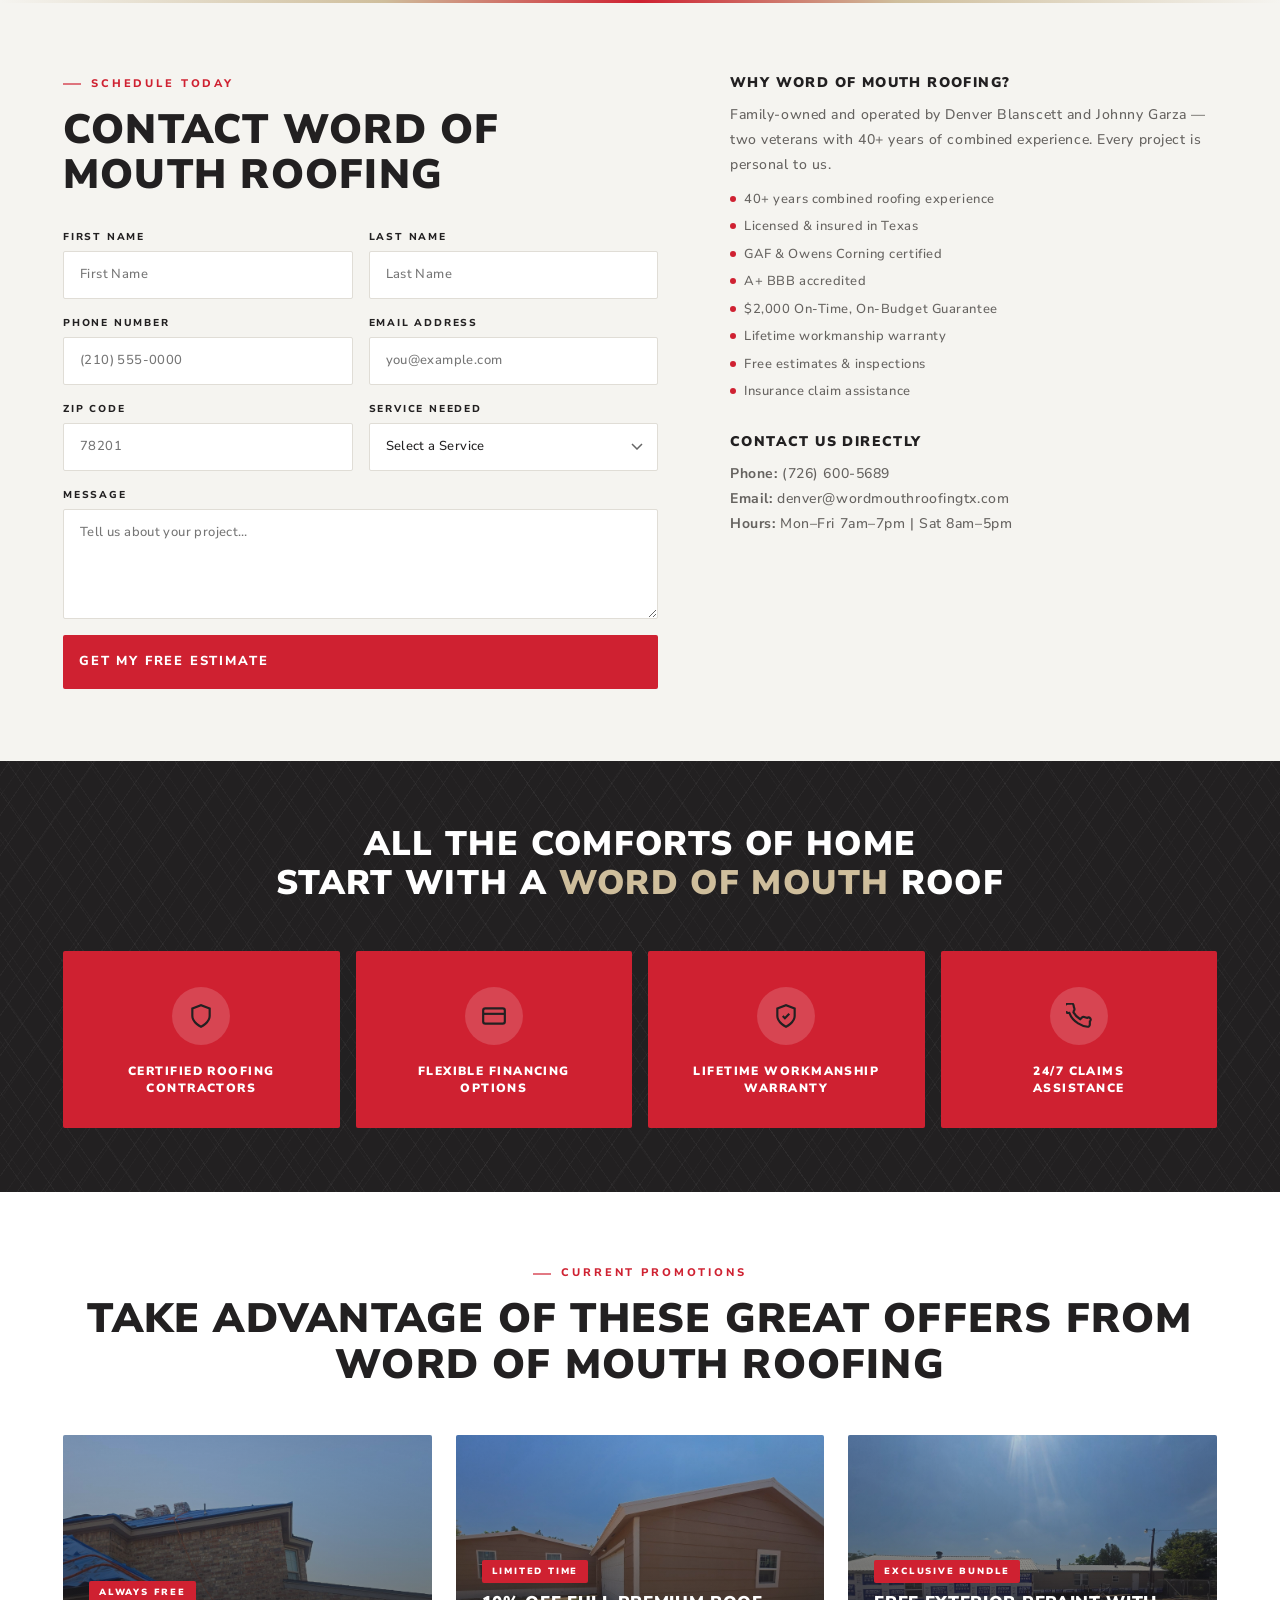
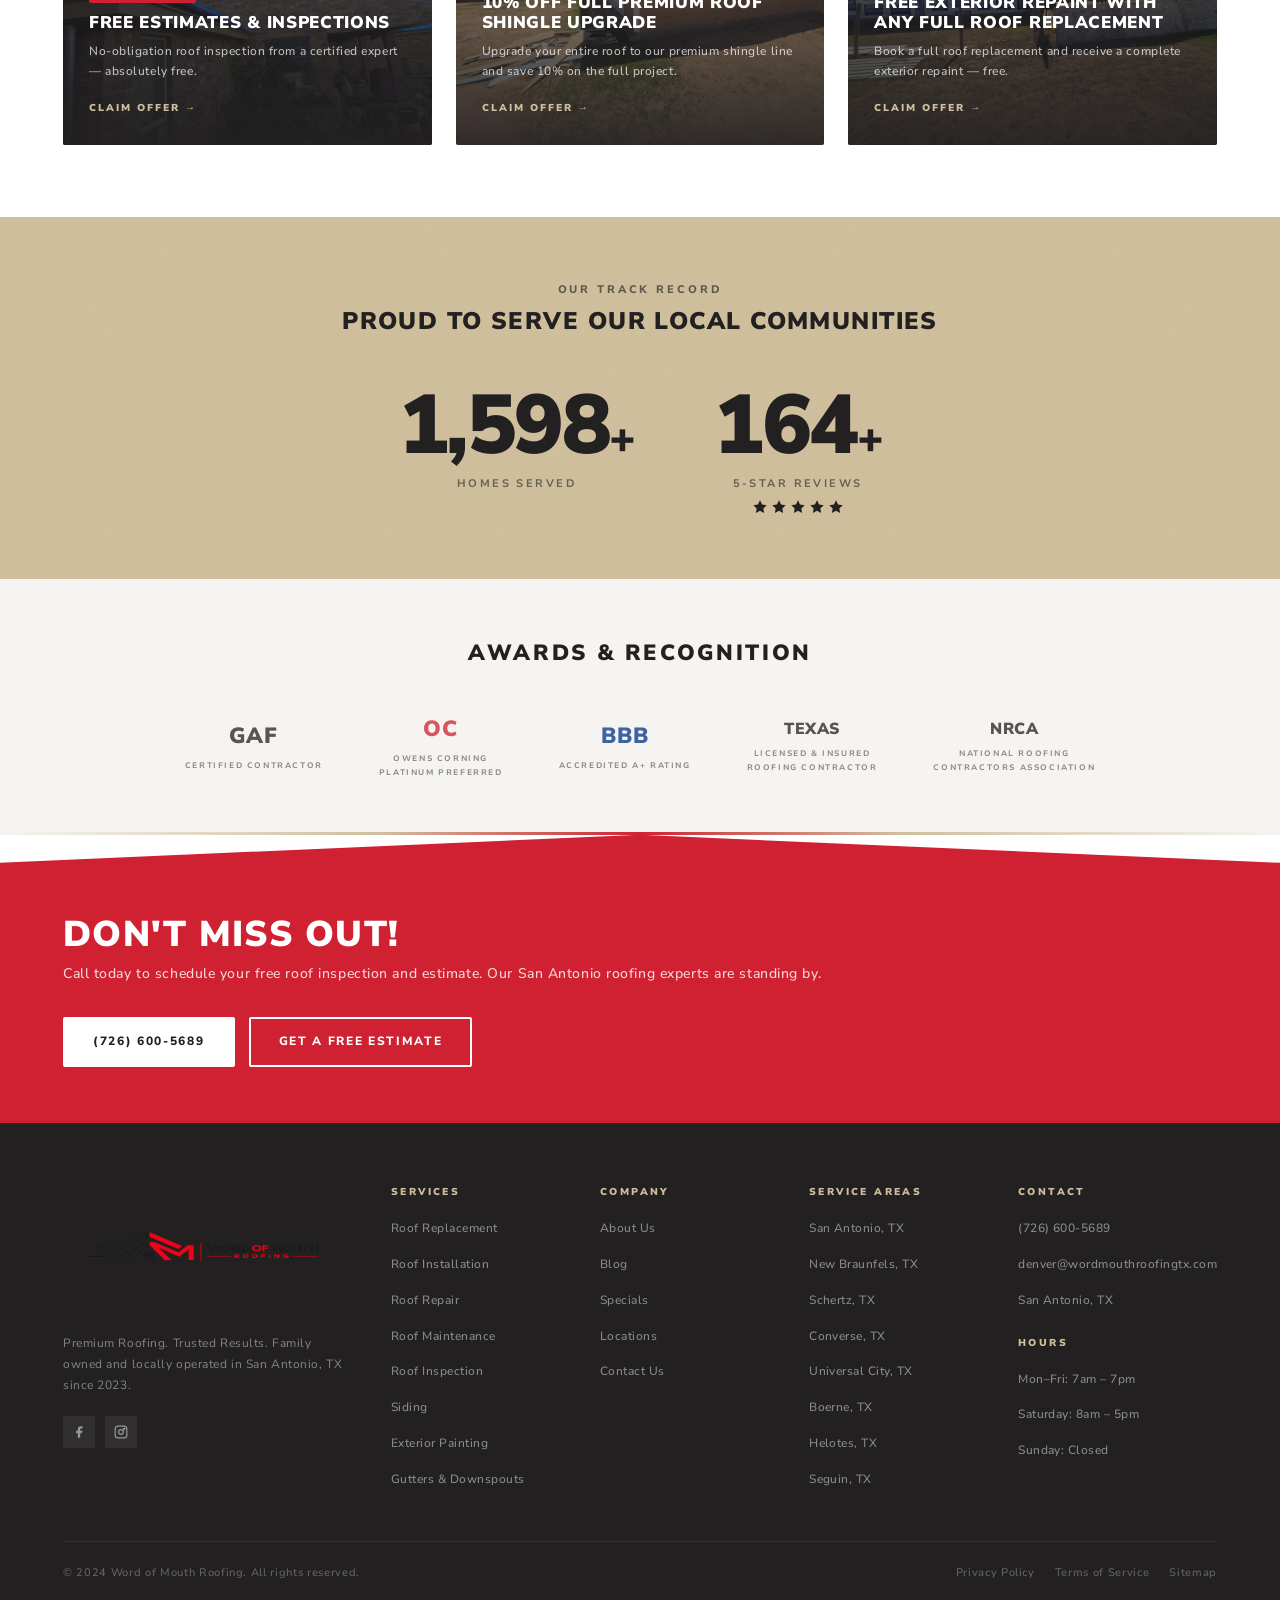
==== commit bc659ebb: "Add Meet the Owners section, creative animations, and owners photo wiring - Homepage: new owners sec" ====
--- a/about.html
+++ b/about.html
@@ -119,7 +119,7 @@
   <div class="container">
     <div class="story-split">
       <div class="story-img-wrap" data-reveal>
-        <img src="assets/roof-2.jpg" alt="Word of Mouth Roofing founders Denver Blanscett and Johnny Garza" class="story-img">
+        <img src="assets/owners.jpg" alt="Word of Mouth Roofing founders Denver Blanscett and Johnny Garza" class="story-img" style="object-position: center;">
         <div class="story-img-badge">
           <strong>Est. 2023</strong>
           <span>San Antonio, TX</span>
@@ -221,7 +221,7 @@
     <div class="team-grid">
       <div class="team-card" data-reveal>
         <div class="team-img-wrap">
-          <img src="assets/roof-4.jpg" alt="Denver Blanscett Co-Founder CEO Word of Mouth Roofing" class="team-img">
+          <img src="assets/owners.jpg" alt="Denver Blanscett Co-Founder CEO Word of Mouth Roofing" class="team-img" style="object-position: 25% center;">
         </div>
         <div class="team-card-body">
           <h3 class="team-name">Denver Blanscett</h3>
@@ -236,7 +236,7 @@
       </div>
       <div class="team-card" data-reveal data-delay="1">
         <div class="team-img-wrap">
-          <img src="assets/roof-7.jpg" alt="Johnny Garza Co-Founder Operations Director Word of Mouth Roofing" class="team-img">
+          <img src="assets/owners.jpg" alt="Johnny Garza Co-Founder Operations Director Word of Mouth Roofing" class="team-img" style="object-position: 75% center;">
         </div>
         <div class="team-card-body">
           <h3 class="team-name">Johnny Garza</h3>
--- a/css/styles.css
+++ b/css/styles.css
@@ -3417,6 +3417,245 @@
 
 /* ── BADGE HOVER GLOW ───────────────────────────────────── */
 .hs-badge:hover { opacity: 1; filter: drop-shadow(0 2px 10px rgba(0,0,0,.65)); }
+
+/* ══════════════════════════════════════════════════════════
+   MEET THE OWNERS SECTION
+════════════════════════════════════════════════════════════ */
+@keyframes shingleDrift {
+    0%   { background-position: 0 0; }
+    100% { background-position: 60px 60px; }
+}
+@keyframes borderGlow {
+    0%   { transform: rotate(0deg); }
+    100% { transform: rotate(360deg); }
+}
+@keyframes heroTextShimmer {
+    0%   { background-position: -200% center; }
+    100% { background-position:  200% center; }
+}
+@keyframes ctaPulseRing {
+    0%   { box-shadow: 0 0 0 0 rgba(204,0,0,.55); }
+    70%  { box-shadow: 0 0 0 14px rgba(204,0,0,0); }
+    100% { box-shadow: 0 0 0 0 rgba(204,0,0,0); }
+}
+@keyframes tagSlideIn {
+    from { opacity: 0; transform: translateY(10px); }
+    to   { opacity: 1; transform: translateY(0); }
+}
+@keyframes iconBounce {
+    0%   { transform: translateY(0) scale(1); }
+    40%  { transform: translateY(-10px) scale(1.15); }
+    70%  { transform: translateY(-3px) scale(1.05); }
+    100% { transform: translateY(0) scale(1); }
+}
+
+.owners-sec {
+    position: relative;
+    background: var(--dark);
+    padding: 90px 0 100px;
+    overflow: hidden;
+}
+.owners-shingle-bg {
+    position: absolute;
+    inset: 0;
+    background-image:
+        linear-gradient(135deg, rgba(255,255,255,.022) 25%, transparent 25%),
+        linear-gradient(225deg, rgba(255,255,255,.022) 25%, transparent 25%),
+        linear-gradient(315deg, rgba(255,255,255,.022) 25%, transparent 25%),
+        linear-gradient(45deg,  rgba(255,255,255,.022) 25%, transparent 25%);
+    background-size: 30px 30px;
+    animation: shingleDrift 10s linear infinite;
+    pointer-events: none;
+}
+.owners-sec::before {
+    content: '';
+    position: absolute;
+    top: 0; left: 0; right: 0;
+    height: 3px;
+    background: linear-gradient(90deg, transparent, var(--red) 30%, var(--red) 70%, transparent);
+}
+.owners-grid {
+    display: grid;
+    grid-template-columns: 1fr 1fr;
+    gap: 72px;
+    align-items: center;
+}
+.owners-photo-col { position: relative; }
+.owners-frame {
+    position: relative;
+    border-radius: 8px;
+    overflow: visible;
+}
+.owners-glow-ring {
+    position: absolute;
+    inset: -3px;
+    border-radius: 10px;
+    background: conic-gradient(from 0deg, #cc0000, #ff6b35, #ffd700, #cc0000);
+    animation: borderGlow 4s linear infinite;
+    z-index: 0;
+}
+.owners-frame-inner {
+    position: relative;
+    z-index: 1;
+    border-radius: 6px;
+    overflow: hidden;
+    background: #111;
+}
+.owners-img {
+    width: 100%;
+    aspect-ratio: 4 / 3;
+    object-fit: cover;
+    object-position: center;
+    display: block;
+}
+.owners-nameplates {
+    position: absolute;
+    bottom: 16px; left: 16px; right: 16px;
+    display: flex;
+    justify-content: space-between;
+    z-index: 3;
+    pointer-events: none;
+}
+.owner-tag {
+    display: inline-block;
+    background: rgba(0,0,0,.80);
+    border-left: 3px solid var(--red);
+    color: #fff;
+    font-family: var(--ff-head);
+    font-size: .75rem;
+    font-weight: 700;
+    letter-spacing: .05em;
+    text-transform: uppercase;
+    padding: 5px 12px 4px;
+    backdrop-filter: blur(6px);
+    animation: tagSlideIn .5s ease both;
+    animation-delay: var(--delay, 0s);
+}
+.owner-tag--right {
+    border-left: none;
+    border-right: 3px solid var(--red);
+}
+.owners-est-badge {
+    position: absolute;
+    top: 16px; right: 16px;
+    background: var(--red);
+    color: #fff;
+    font-family: var(--ff-head);
+    font-size: .68rem;
+    font-weight: 900;
+    letter-spacing: .12em;
+    text-align: center;
+    line-height: 1.2;
+    padding: 6px 10px 13px;
+    z-index: 3;
+    clip-path: polygon(0 0, 100% 0, 100% 76%, 50% 100%, 0 76%);
+}
+.owners-body { color: var(--light); }
+.owners-body .sec-h2 { color: #fff; margin-bottom: 18px; }
+.owners-body p {
+    color: rgba(255,255,255,.72);
+    line-height: 1.75;
+    margin-bottom: 14px;
+    font-size: .98rem;
+}
+.owners-mini-stats {
+    display: flex;
+    gap: 32px;
+    margin: 26px 0;
+    padding: 20px 0;
+    border-top: 1px solid rgba(255,255,255,.1);
+    border-bottom: 1px solid rgba(255,255,255,.1);
+}
+.oms-item { display: flex; flex-direction: column; gap: 3px; }
+.oms-num {
+    font-family: var(--ff-head);
+    font-size: 2rem;
+    font-weight: 900;
+    color: var(--red);
+    line-height: 1;
+}
+.oms-label {
+    font-size: .72rem;
+    color: rgba(255,255,255,.5);
+    text-transform: uppercase;
+    letter-spacing: .07em;
+    font-weight: 600;
+}
+.owners-quote {
+    font-family: var(--ff-serif);
+    font-style: italic;
+    font-size: 1.05rem;
+    color: rgba(255,255,255,.82);
+    border-left: 3px solid var(--red);
+    padding-left: 18px;
+    margin: 0 0 28px;
+    line-height: 1.65;
+}
+.owners-quote cite {
+    display: block;
+    font-style: normal;
+    font-family: var(--ff-body);
+    font-size: .78rem;
+    color: rgba(255,255,255,.45);
+    margin-top: 7px;
+    letter-spacing: .05em;
+}
+
+/* ── Pulse CTA ────────────────────────────────────────── */
+.btn-pulse { animation: ctaPulseRing 2.4s ease infinite; }
+
+/* ── Hero text shimmer accent ─────────────────────────── */
+.hs-h1 .shimmer-word {
+    background: linear-gradient(90deg, #fff 0%, #ffd700 40%, #fff 60%, #ffd700 100%);
+    background-size: 200% auto;
+    -webkit-background-clip: text;
+    -webkit-text-fill-color: transparent;
+    background-clip: text;
+    animation: heroTextShimmer 3.5s linear infinite;
+}
+
+/* ── Directional reveal variants ──────────────────────── */
+[data-reveal="left"] {
+    opacity: 0;
+    transform: translateX(-40px);
+    transition: opacity .75s ease, transform .75s cubic-bezier(.22,1,.36,1);
+}
+[data-reveal="right"] {
+    opacity: 0;
+    transform: translateX(40px);
+    transition: opacity .75s ease, transform .75s cubic-bezier(.22,1,.36,1);
+}
+[data-reveal="scale"] {
+    opacity: 0;
+    transform: scale(.92);
+    transition: opacity .65s ease, transform .65s cubic-bezier(.22,1,.36,1);
+}
+[data-reveal="left"].in-view,
+[data-reveal="right"].in-view,
+[data-reveal="scale"].in-view { opacity: 1; transform: none; }
+
+/* ── Comfort icon bounce on hover ─────────────────────── */
+.comfort-card:hover .comfort-icon { animation: iconBounce .5s cubic-bezier(.36,1.5,.64,1); }
+
+/* ── Award circle dramatic hover ──────────────────────── */
+.award-circle { transition: transform .45s cubic-bezier(.22,1,.36,1), box-shadow .45s ease; }
+.award-circle:hover { transform: scale(1.08) rotate(-2deg) !important; box-shadow: 0 20px 60px rgba(204,0,0,.25); }
+
+/* ── Owners section — mobile ──────────────────────────── */
+@media (max-width: 820px) {
+    .owners-grid { grid-template-columns: 1fr; gap: 40px; }
+    .owners-photo-col { order: 2; }
+    .owners-body { order: 1; }
+    .owners-mini-stats { gap: 20px; }
+    .oms-num { font-size: 1.6rem; }
+}
+@media (max-width: 600px) {
+    .owners-sec { padding: 58px 0 68px; }
+    .owners-mini-stats { flex-wrap: wrap; gap: 16px; }
+    .oms-item { min-width: 80px; }
+    .owners-quote { font-size: .95rem; }
+    .owner-tag { font-size: .66rem; padding: 4px 8px; }
+}
 .footer-badge:hover { opacity: 0.75; }
 
 /* ── NAV PROGRESS — gradient upgrade ───────────────────── */
